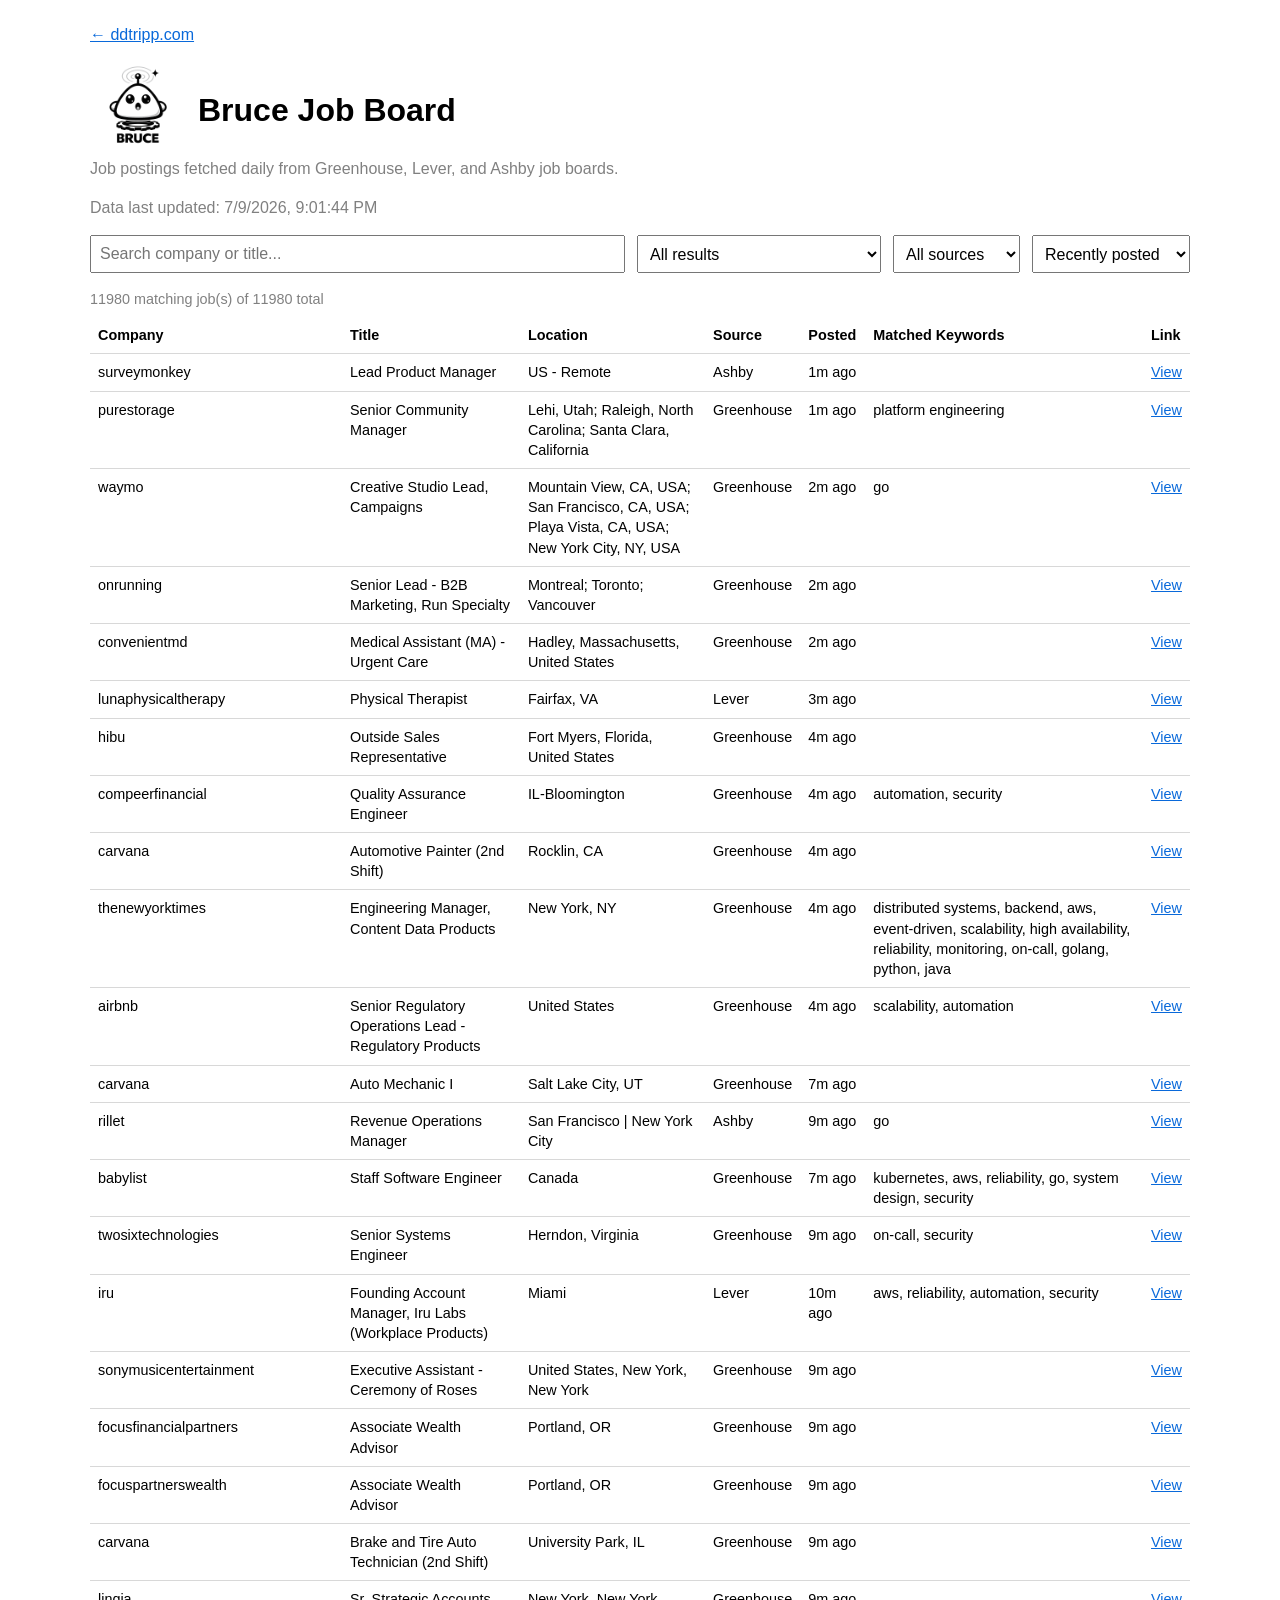
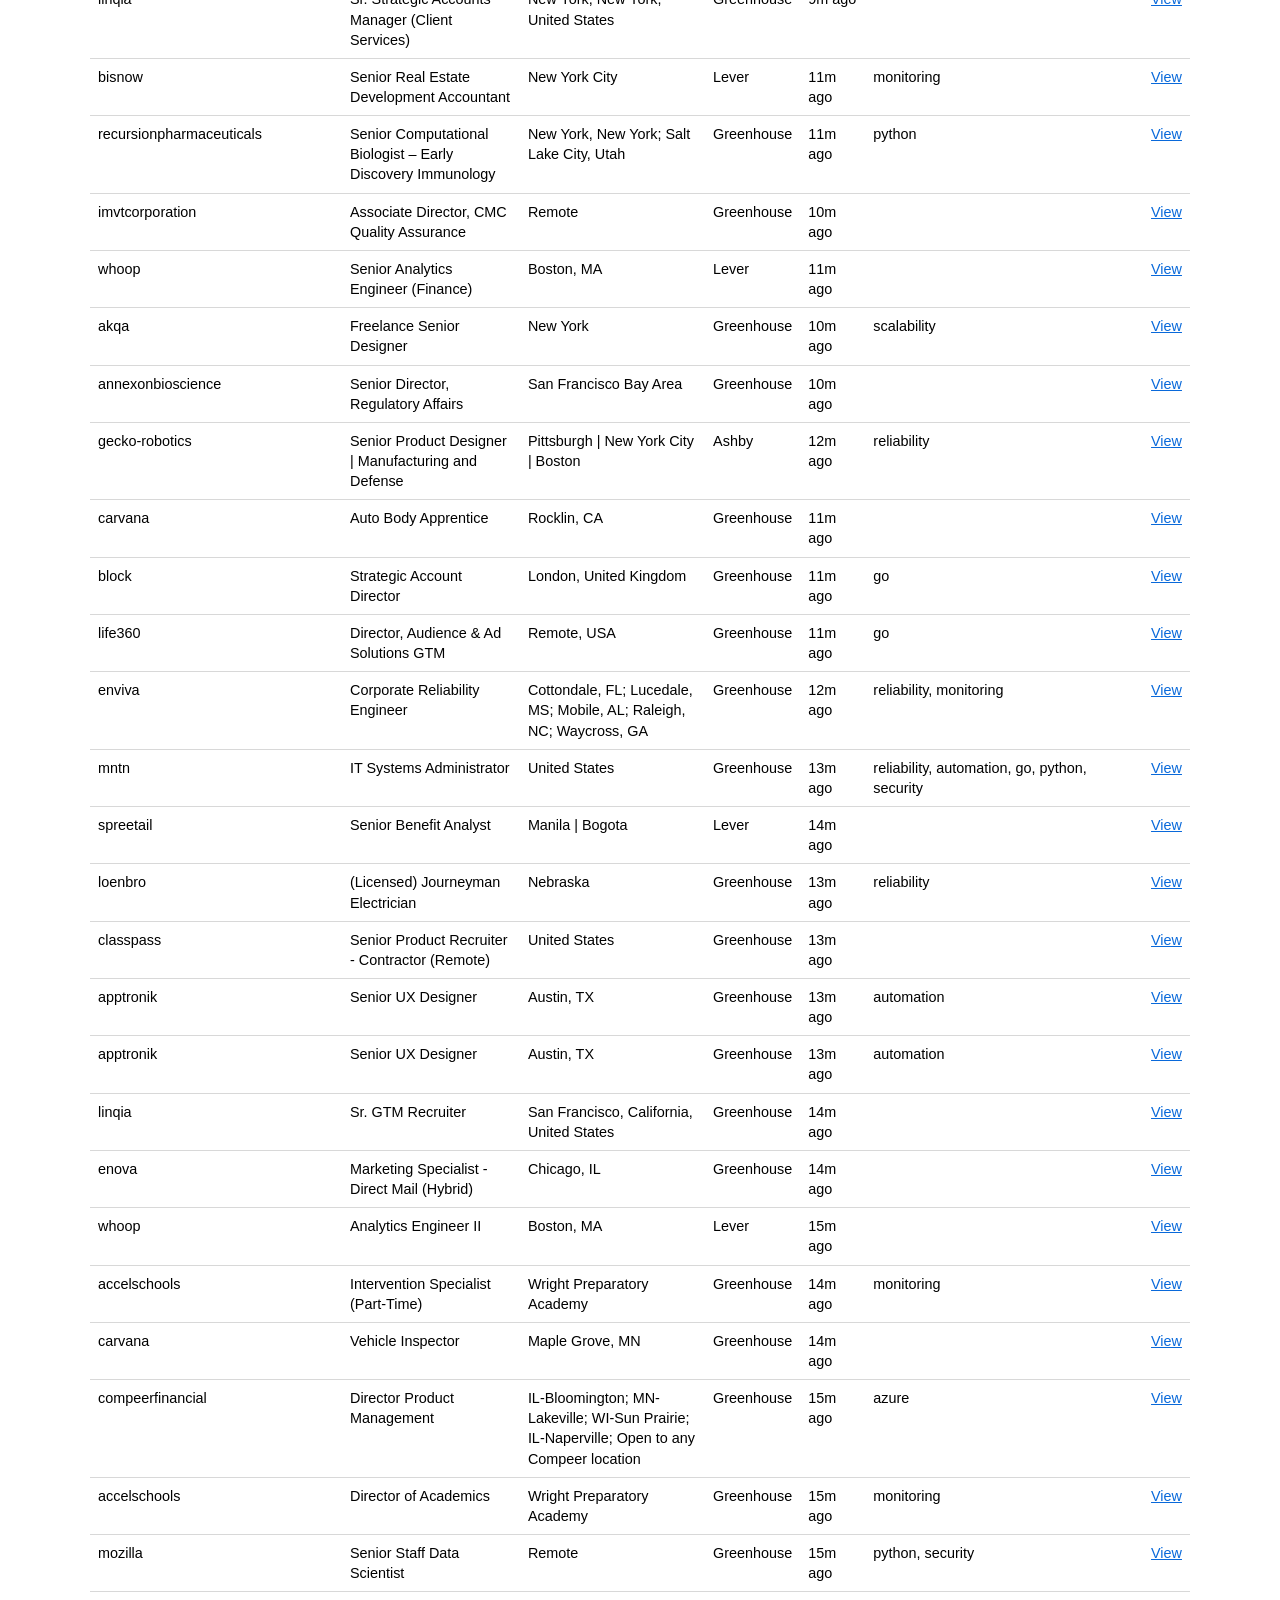
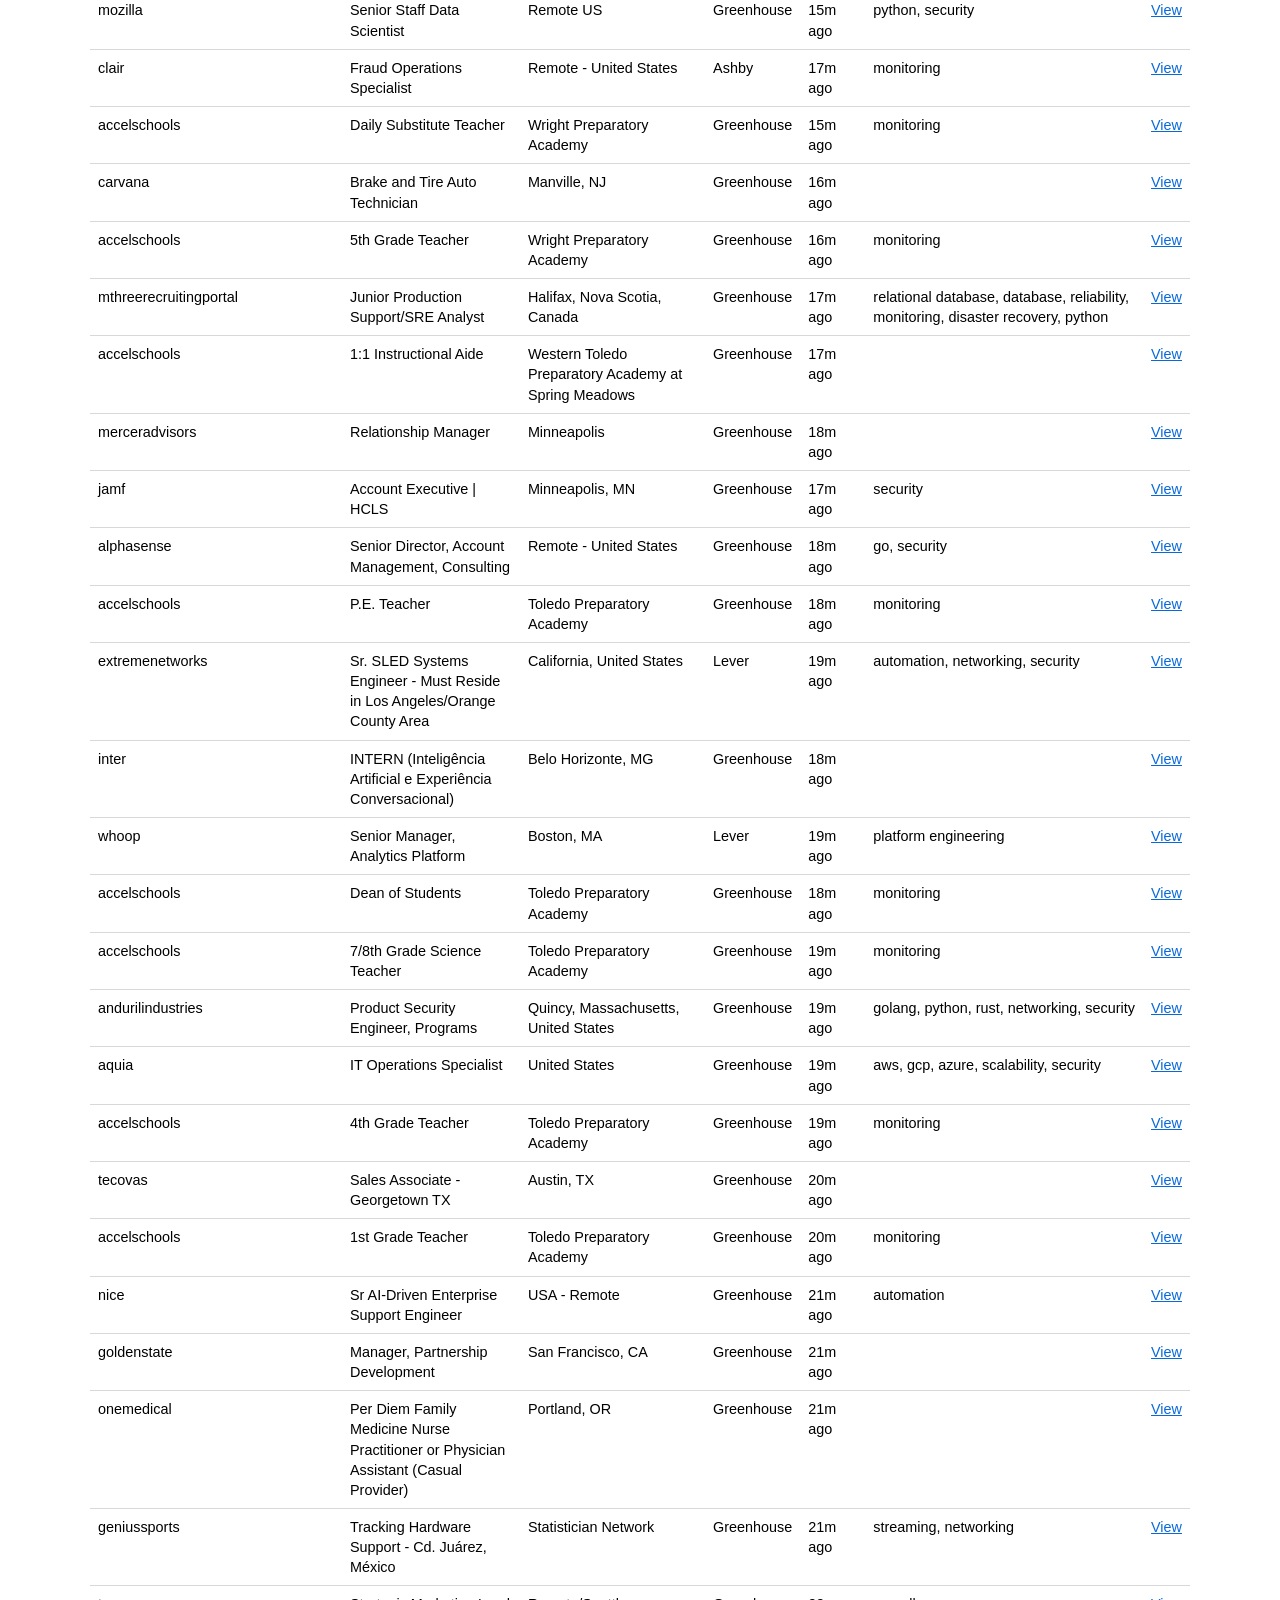
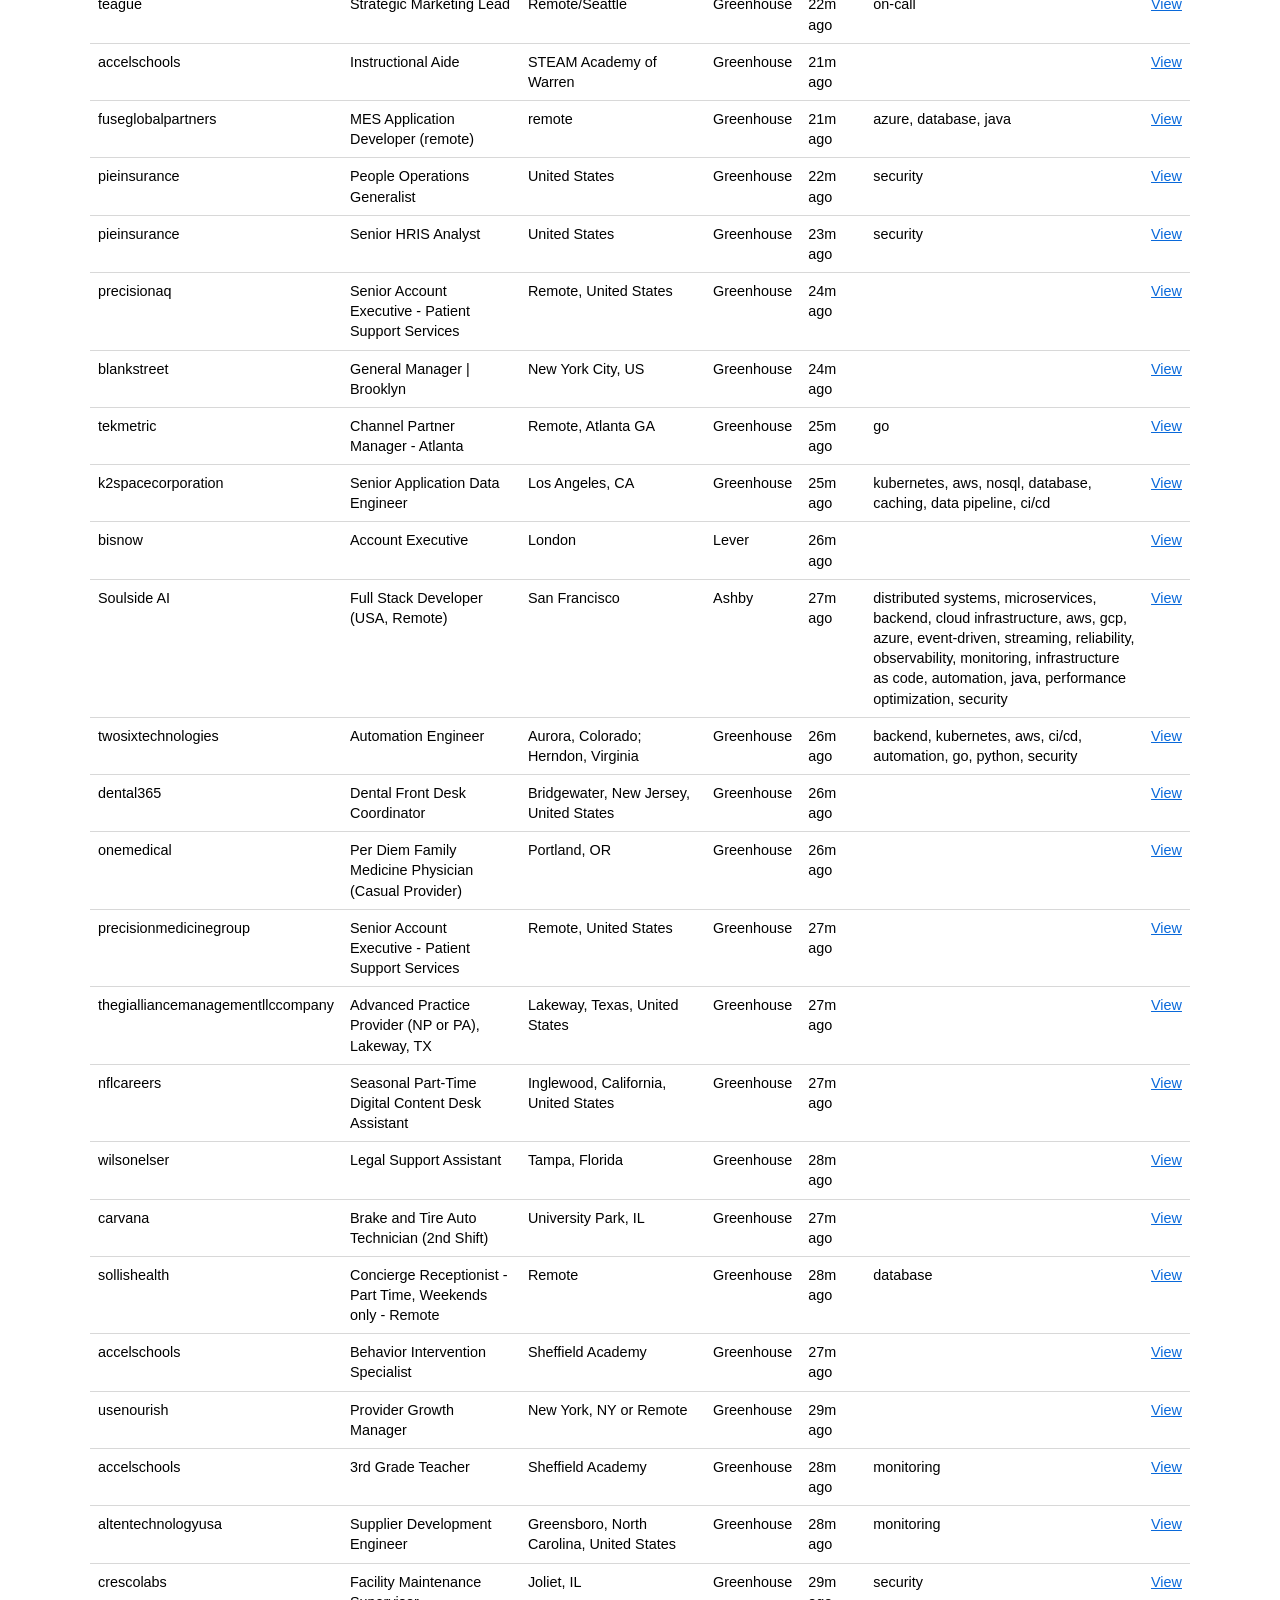
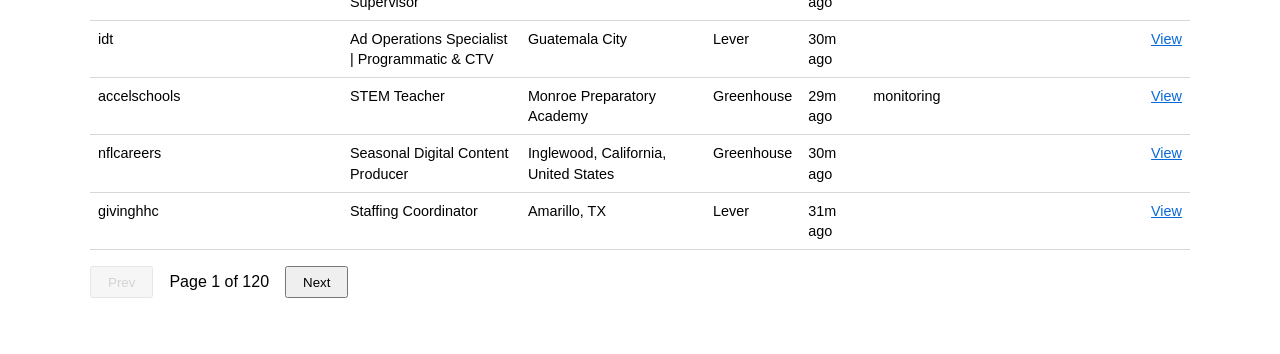
==== index.html @ 99e10049 "Publish frontend update from bruce-bot@92d70dd" ====
<!DOCTYPE html>
<html lang="en">
<head>
  <meta charset="UTF-8" />
  <meta name="viewport" content="width=device-width, initial-scale=1.0" />
  <title>Bruce Job Board</title>
  <link rel="icon" type="image/png" href="img/bruce_logo.png" />
  <link rel="stylesheet" href="css/style.css" />
</head>
<body>
  <header>
    <p><a href="https://ddtripp.com">&larr; ddtripp.com</a></p>
    <div class="title-row">
      <img src="img/bruce_logo.png" alt="Bruce logo" id="logo" />
      <h1>Bruce Job Board</h1>
    </div>
    <p>Job postings fetched daily from Greenhouse, Lever, and Ashby job boards.</p>
    <p id="last-updated"></p>
  </header>

  <div class="controls">
    <input type="text" id="search" placeholder="Search company or title..." aria-label="Search company or title" />
    <select id="bucket-filter" aria-label="Filter by category">
      <option value="all">All results</option>
      <option value="primary">Primary (Bay Area / Remote)</option>
      <option value="other_us">Other US Locations</option>
      <option value="excluded">Excluded</option>
    </select>
    <select id="source-filter" aria-label="Filter by source">
      <option value="all">All sources</option>
      <option value="Greenhouse">Greenhouse</option>
      <option value="Lever">Lever</option>
      <option value="Ashby">Ashby</option>
    </select>
    <select id="sort-by" aria-label="Sort by">
      <option value="posted">Recently posted</option>
      <option value="score">Relevance score</option>
      <option value="company">Company (A-Z)</option>
    </select>
  </div>

  <div id="status">Loading...</div>

  <div class="table-wrap">
    <table id="jobs-table">
      <thead>
        <tr>
          <th>Company</th>
          <th>Title</th>
          <th>Location</th>
          <th>Source</th>
          <th>Posted</th>
          <th>Matched Keywords</th>
          <th>Link</th>
        </tr>
      </thead>
      <tbody id="jobs-body"></tbody>
    </table>
  </div>

  <div class="pagination">
    <button id="prev-page" type="button">Prev</button>
    <span id="page-info"></span>
    <button id="next-page" type="button">Next</button>
  </div>

  <script src="js/app.js"></script>
</body>
</html>
---- css/style.css ----
:root {
  color-scheme: light dark;
}

body {
  font-family: -apple-system, BlinkMacSystemFont, "Segoe UI", Roboto, sans-serif;
  max-width: 1100px;
  margin: 0 auto;
  padding: 1.5rem;
  line-height: 1.4;
}

header h1 {
  margin-bottom: 0.25rem;
}

header p {
  color: gray;
  margin-top: 0;
}

.title-row {
  display: flex;
  align-items: center;
  gap: 0.75rem;
}

.title-row h1 {
  margin: 0;
}

#logo {
  width: 96px;
  height: 96px;
  object-fit: contain;
  box-sizing: border-box;
  padding: 0px;
  background: white;
  border-radius: 16px;
}

.controls {
  display: flex;
  gap: 0.75rem;
  flex-wrap: wrap;
  margin: 1rem 0;
}

.controls input,
.controls select {
  padding: 0.5rem;
  font-size: 1rem;
}

#search {
  flex: 1;
  min-width: 200px;
}

#status {
  margin-bottom: 0.5rem;
  color: gray;
  font-size: 0.9rem;
}

.table-wrap {
  overflow-x: auto;
}

table {
  width: 100%;
  border-collapse: collapse;
  font-size: 0.9rem;
}

th,
td {
  text-align: left;
  padding: 0.5rem;
  border-bottom: 1px solid rgba(127, 127, 127, 0.3);
  vertical-align: top;
}

th {
  position: sticky;
  top: 0;
  background: Canvas;
}

tr:hover {
  background: rgba(127, 127, 127, 0.08);
}

.pagination {
  display: flex;
  align-items: center;
  gap: 1rem;
  margin: 1rem 0 2rem;
}

.pagination button {
  padding: 0.4rem 1rem;
  cursor: pointer;
}

.pagination button:disabled {
  cursor: not-allowed;
  opacity: 0.5;
}

a {
  color: #0969da;
}
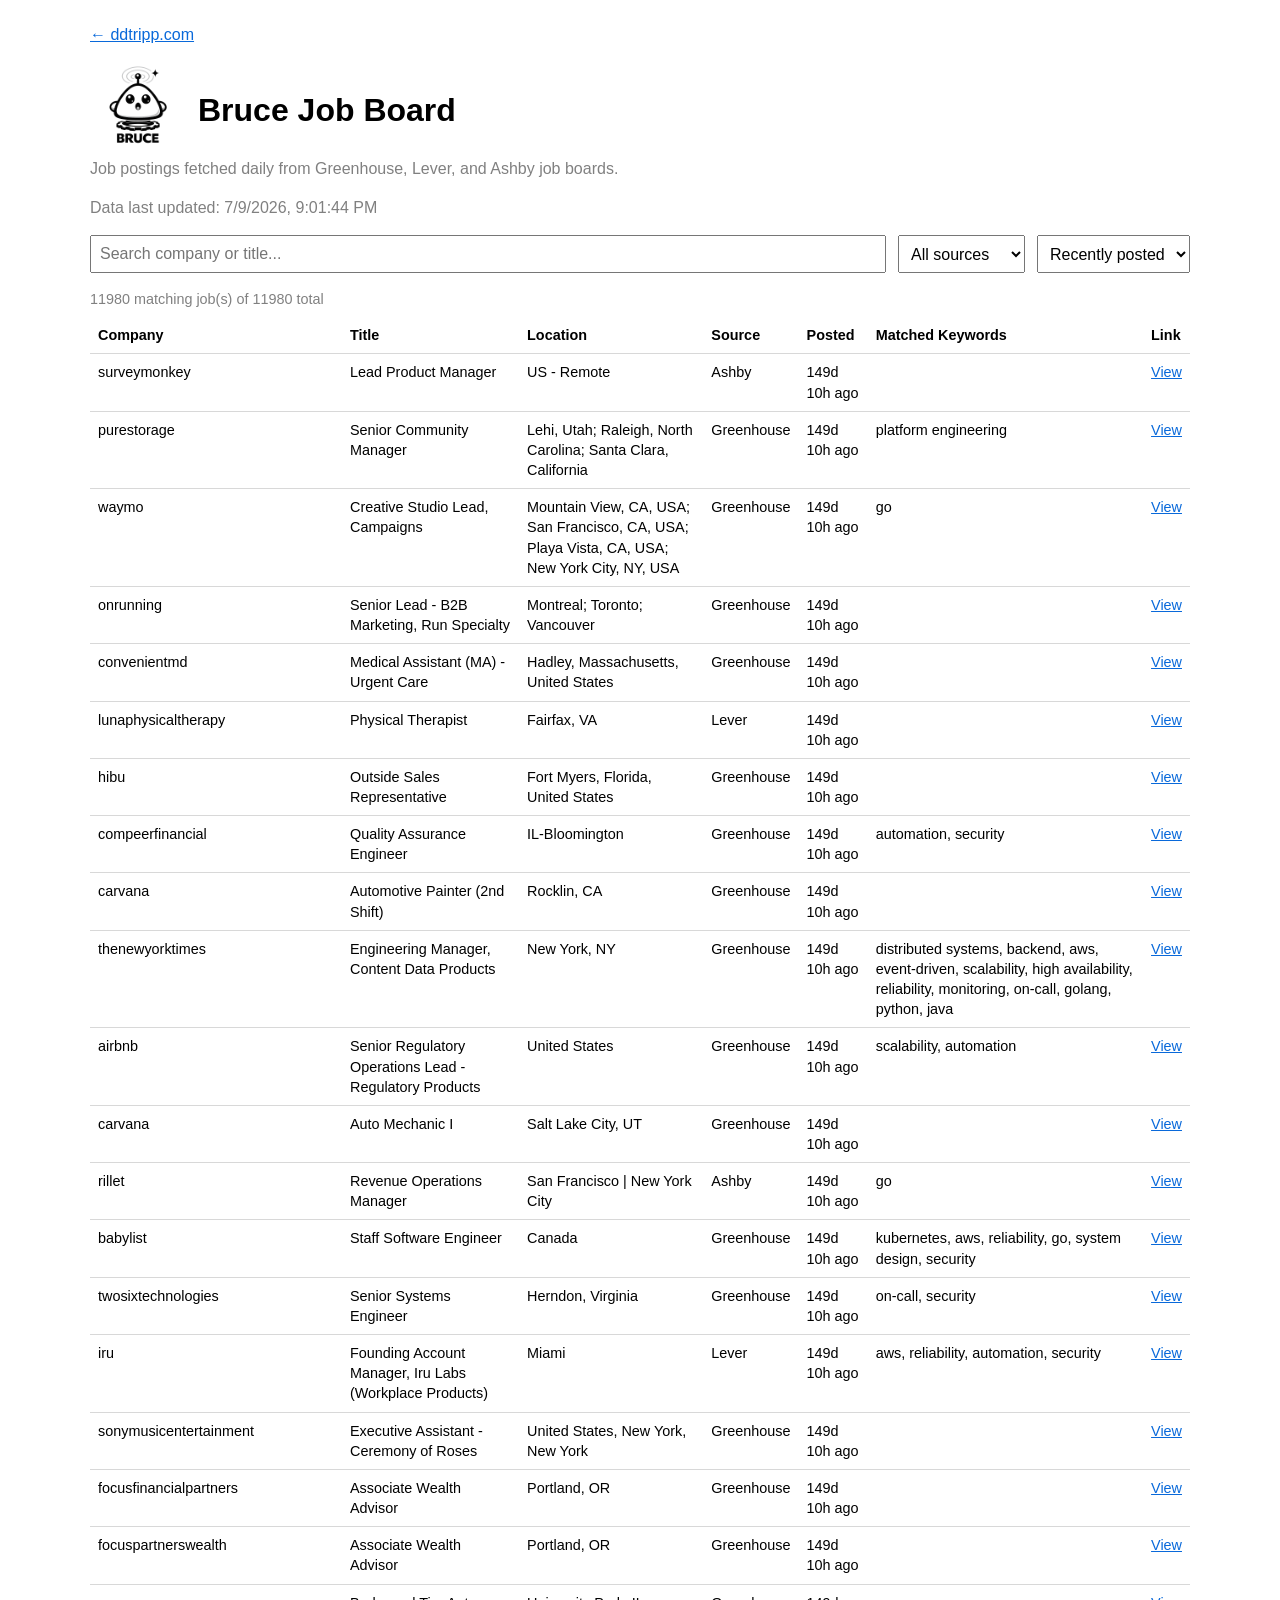
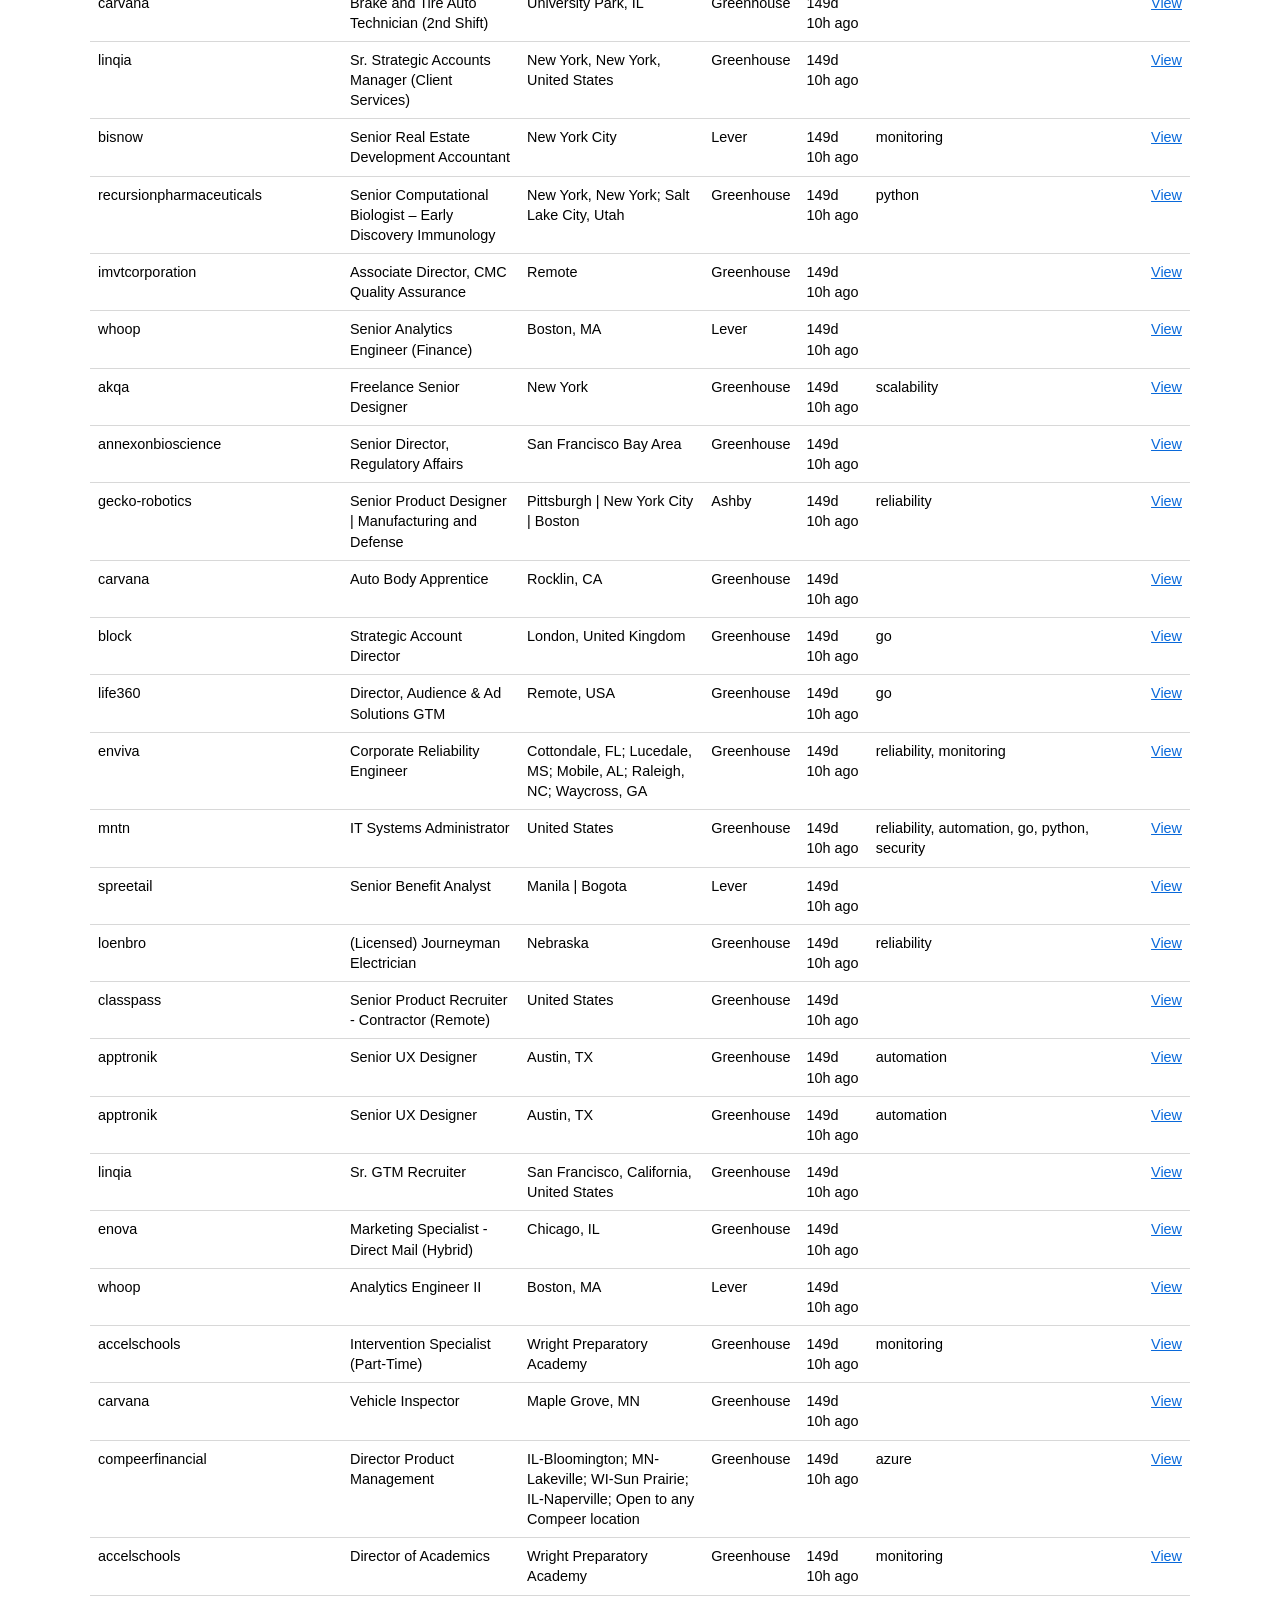
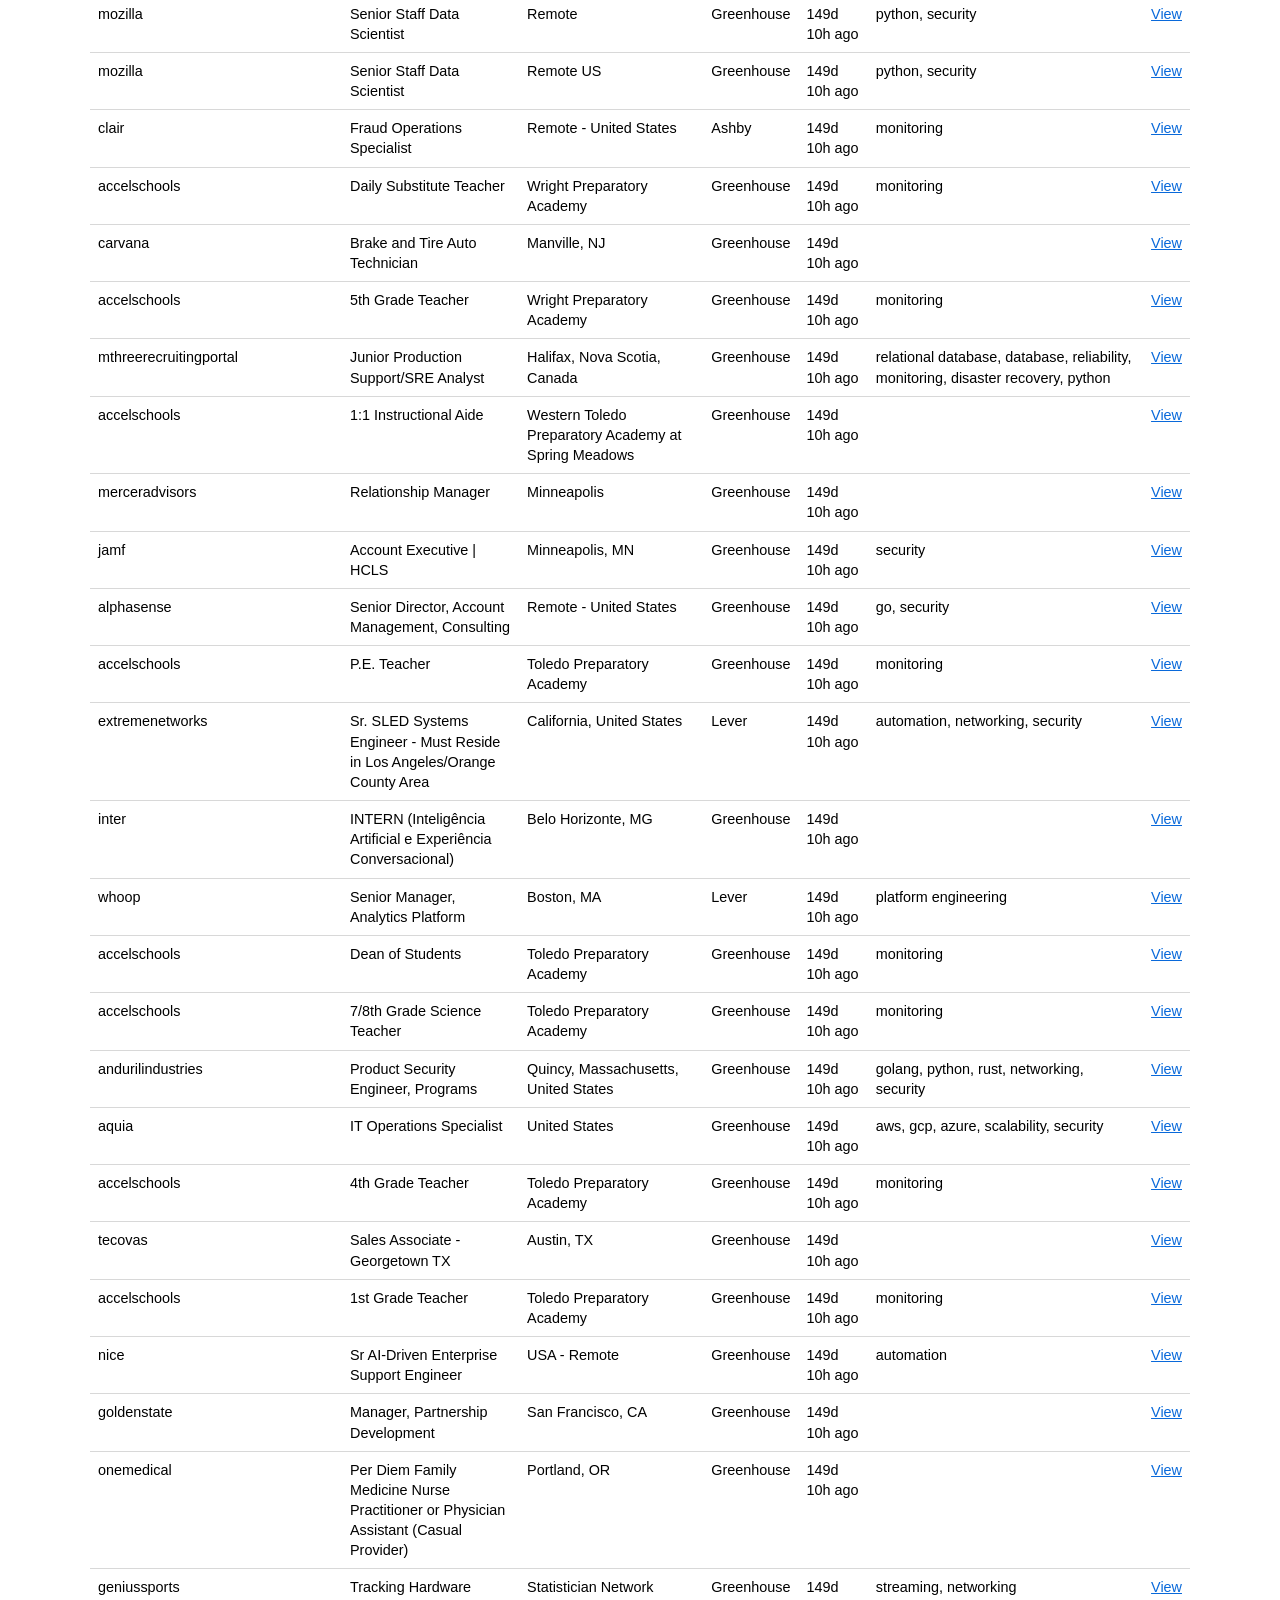
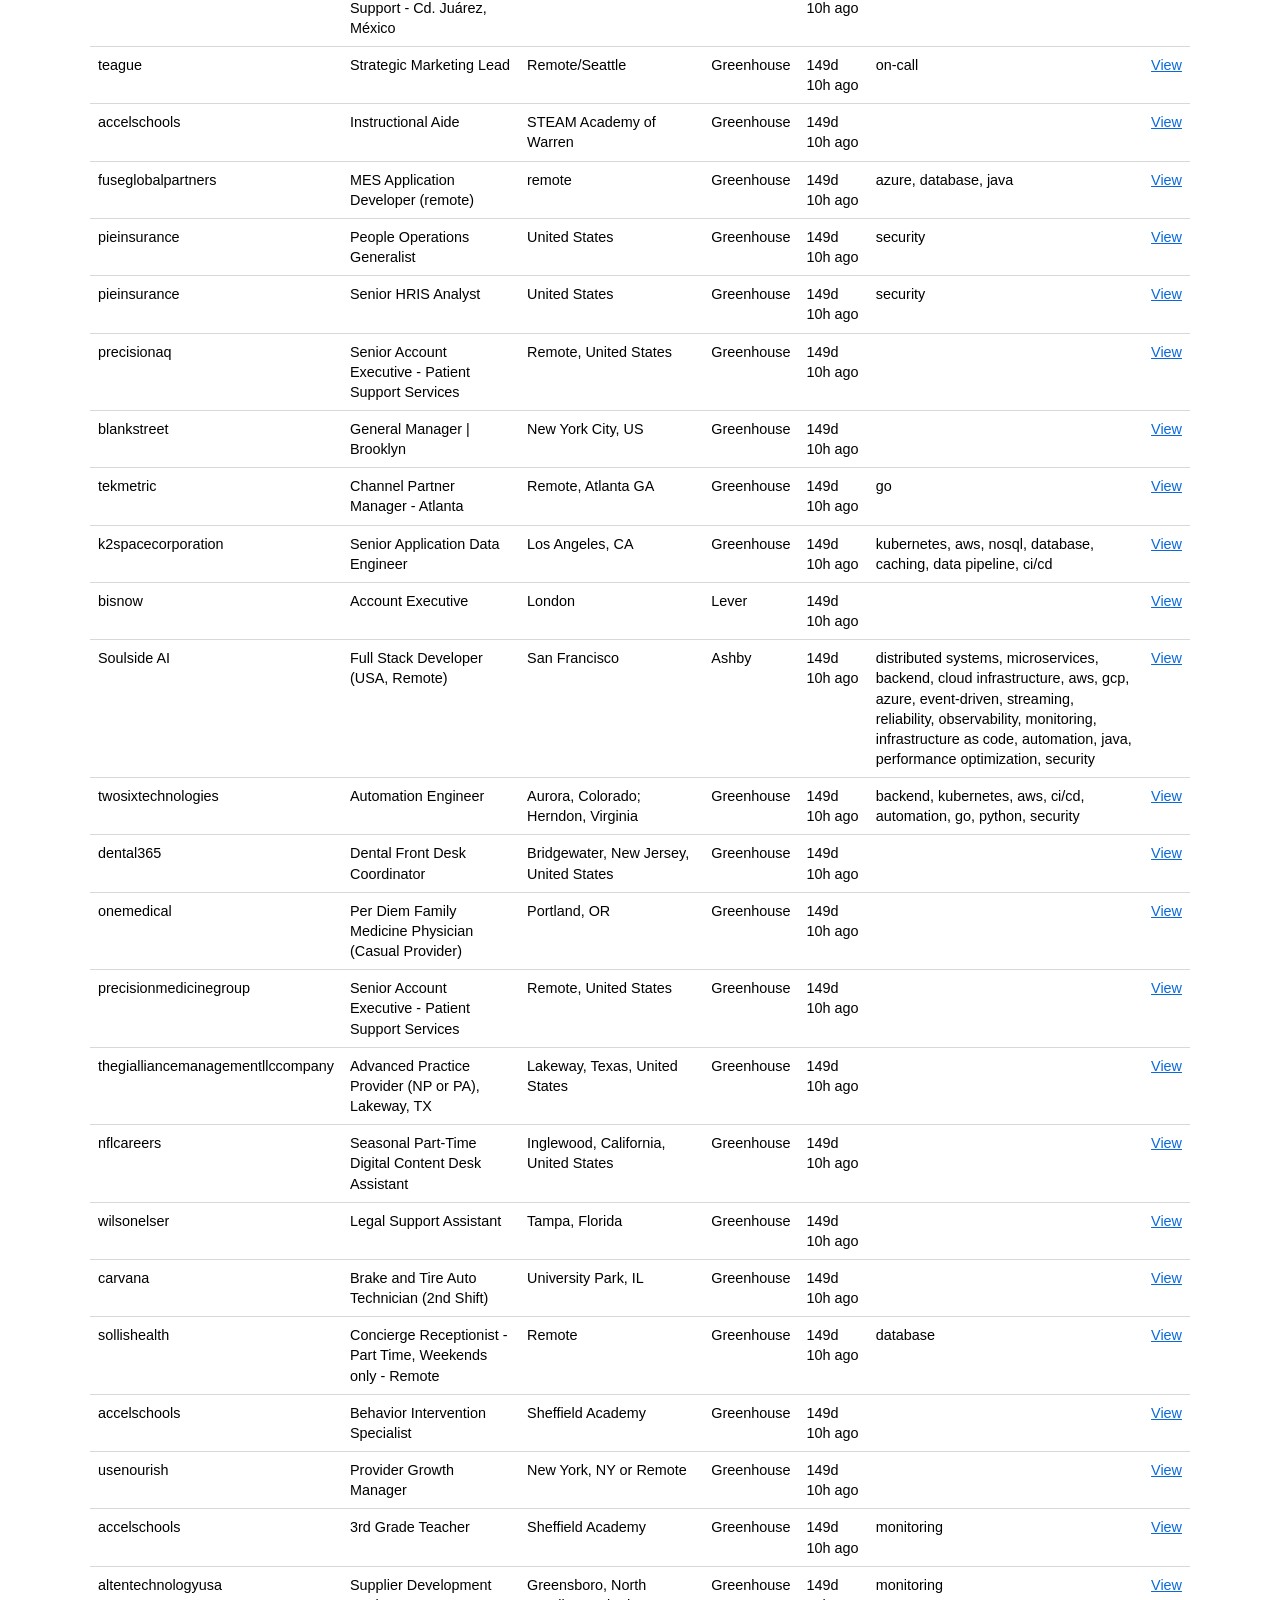
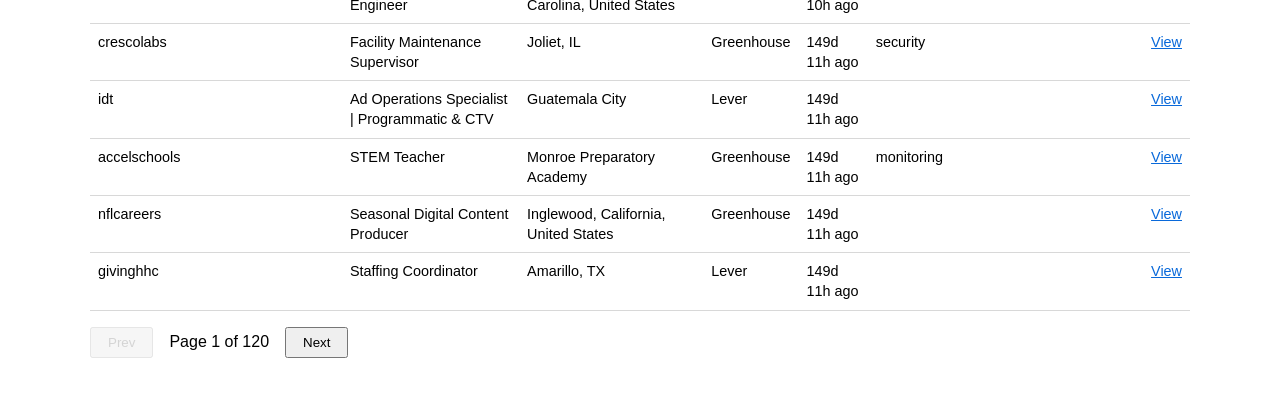
==== commit 23333373: "Publish frontend update from bruce-bot@417a553" ====
--- a/index.html
+++ b/index.html
@@ -20,12 +20,6 @@
 
   <div class="controls">
     <input type="text" id="search" placeholder="Search company or title..." aria-label="Search company or title" />
-    <select id="bucket-filter" aria-label="Filter by category">
-      <option value="all">All results</option>
-      <option value="primary">Primary (Bay Area / Remote)</option>
-      <option value="other_us">Other US Locations</option>
-      <option value="excluded">Excluded</option>
-    </select>
     <select id="source-filter" aria-label="Filter by source">
       <option value="all">All sources</option>
       <option value="Greenhouse">Greenhouse</option>
@@ -34,7 +28,6 @@
     </select>
     <select id="sort-by" aria-label="Sort by">
       <option value="posted">Recently posted</option>
-      <option value="score">Relevance score</option>
       <option value="company">Company (A-Z)</option>
     </select>
   </div>
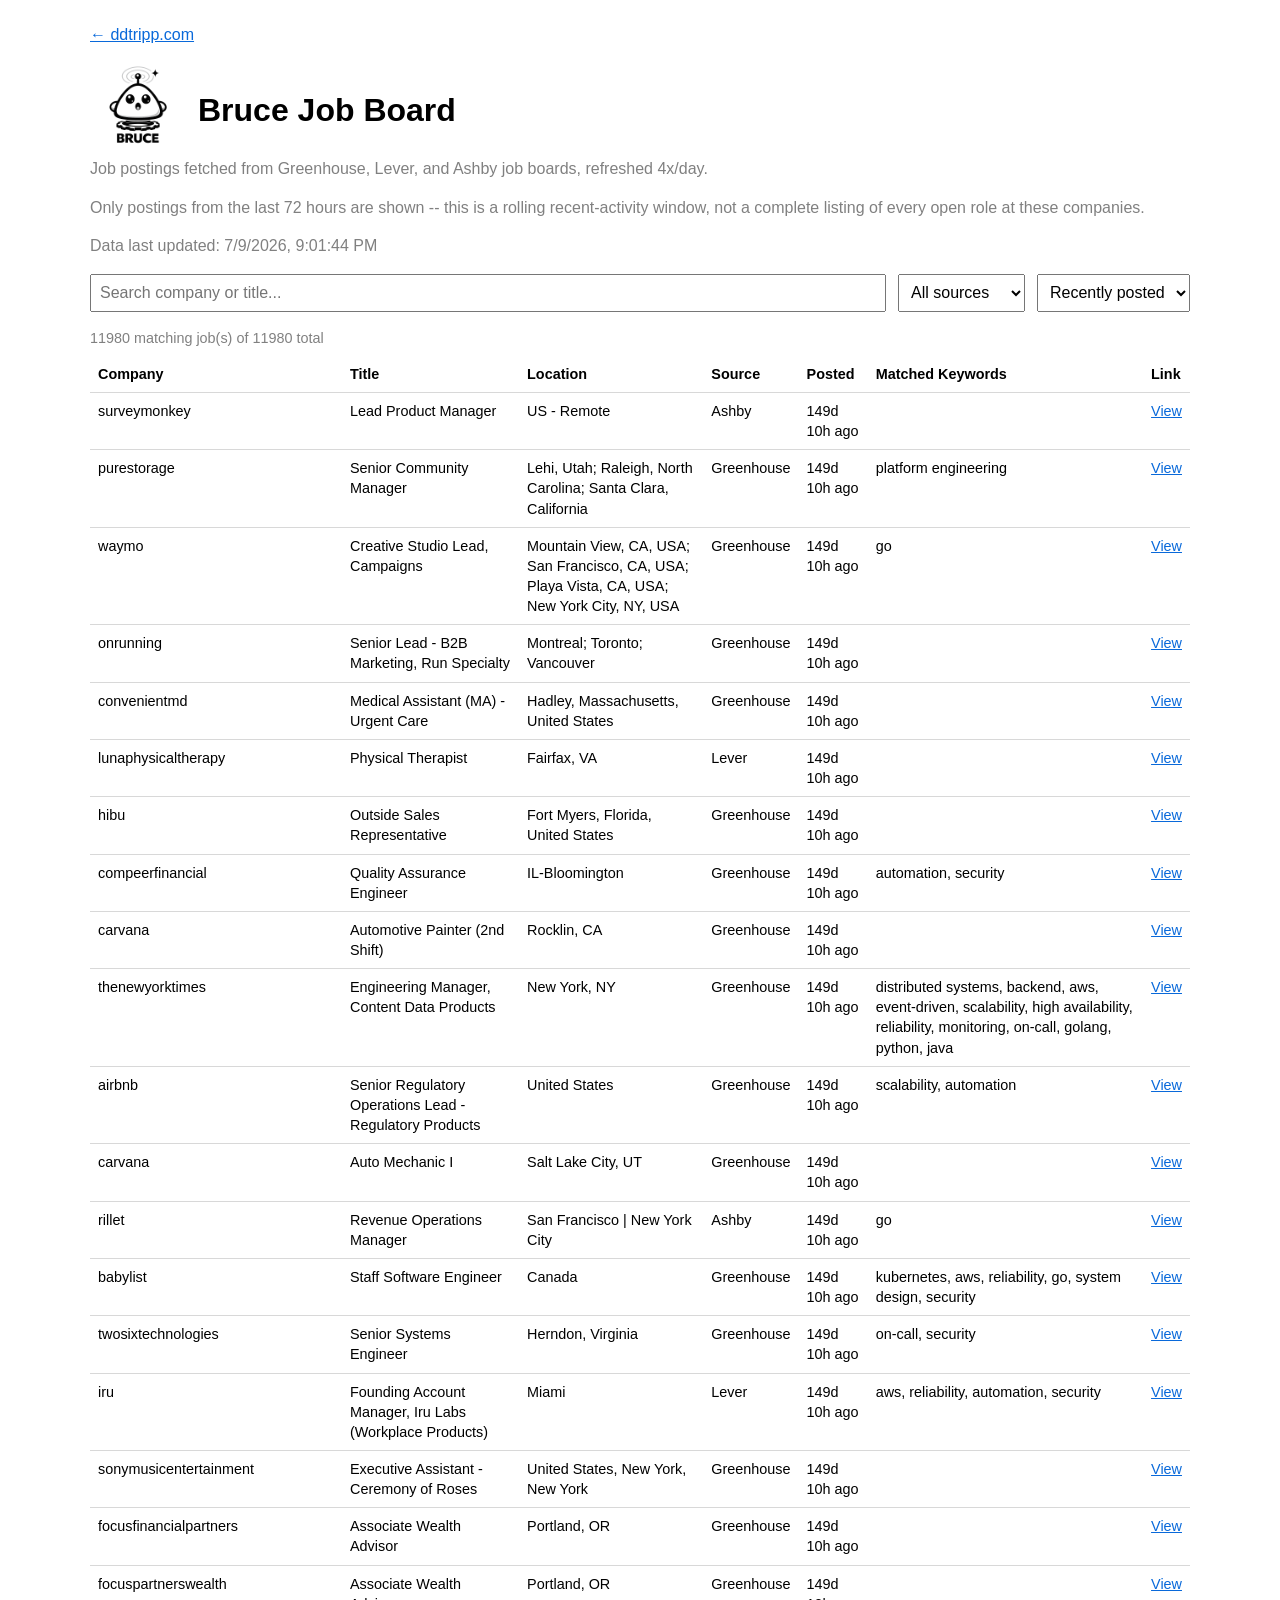
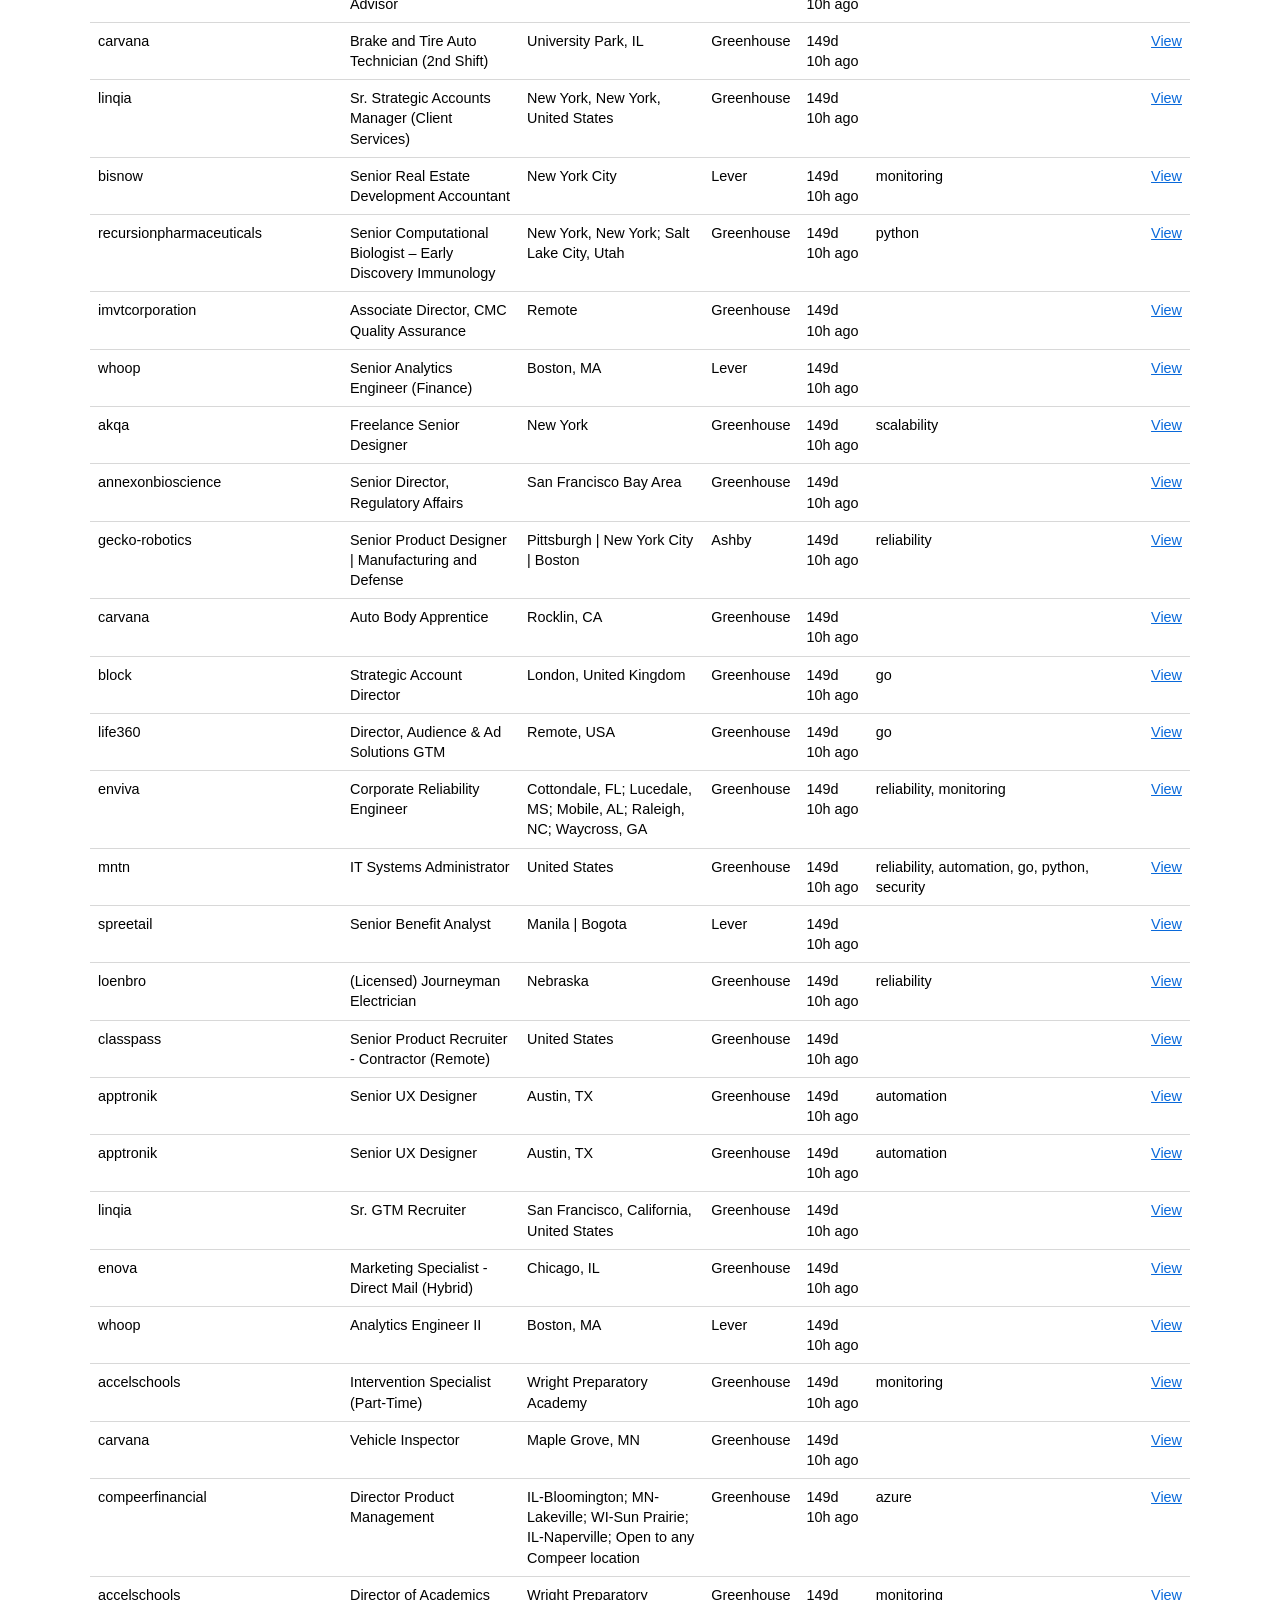
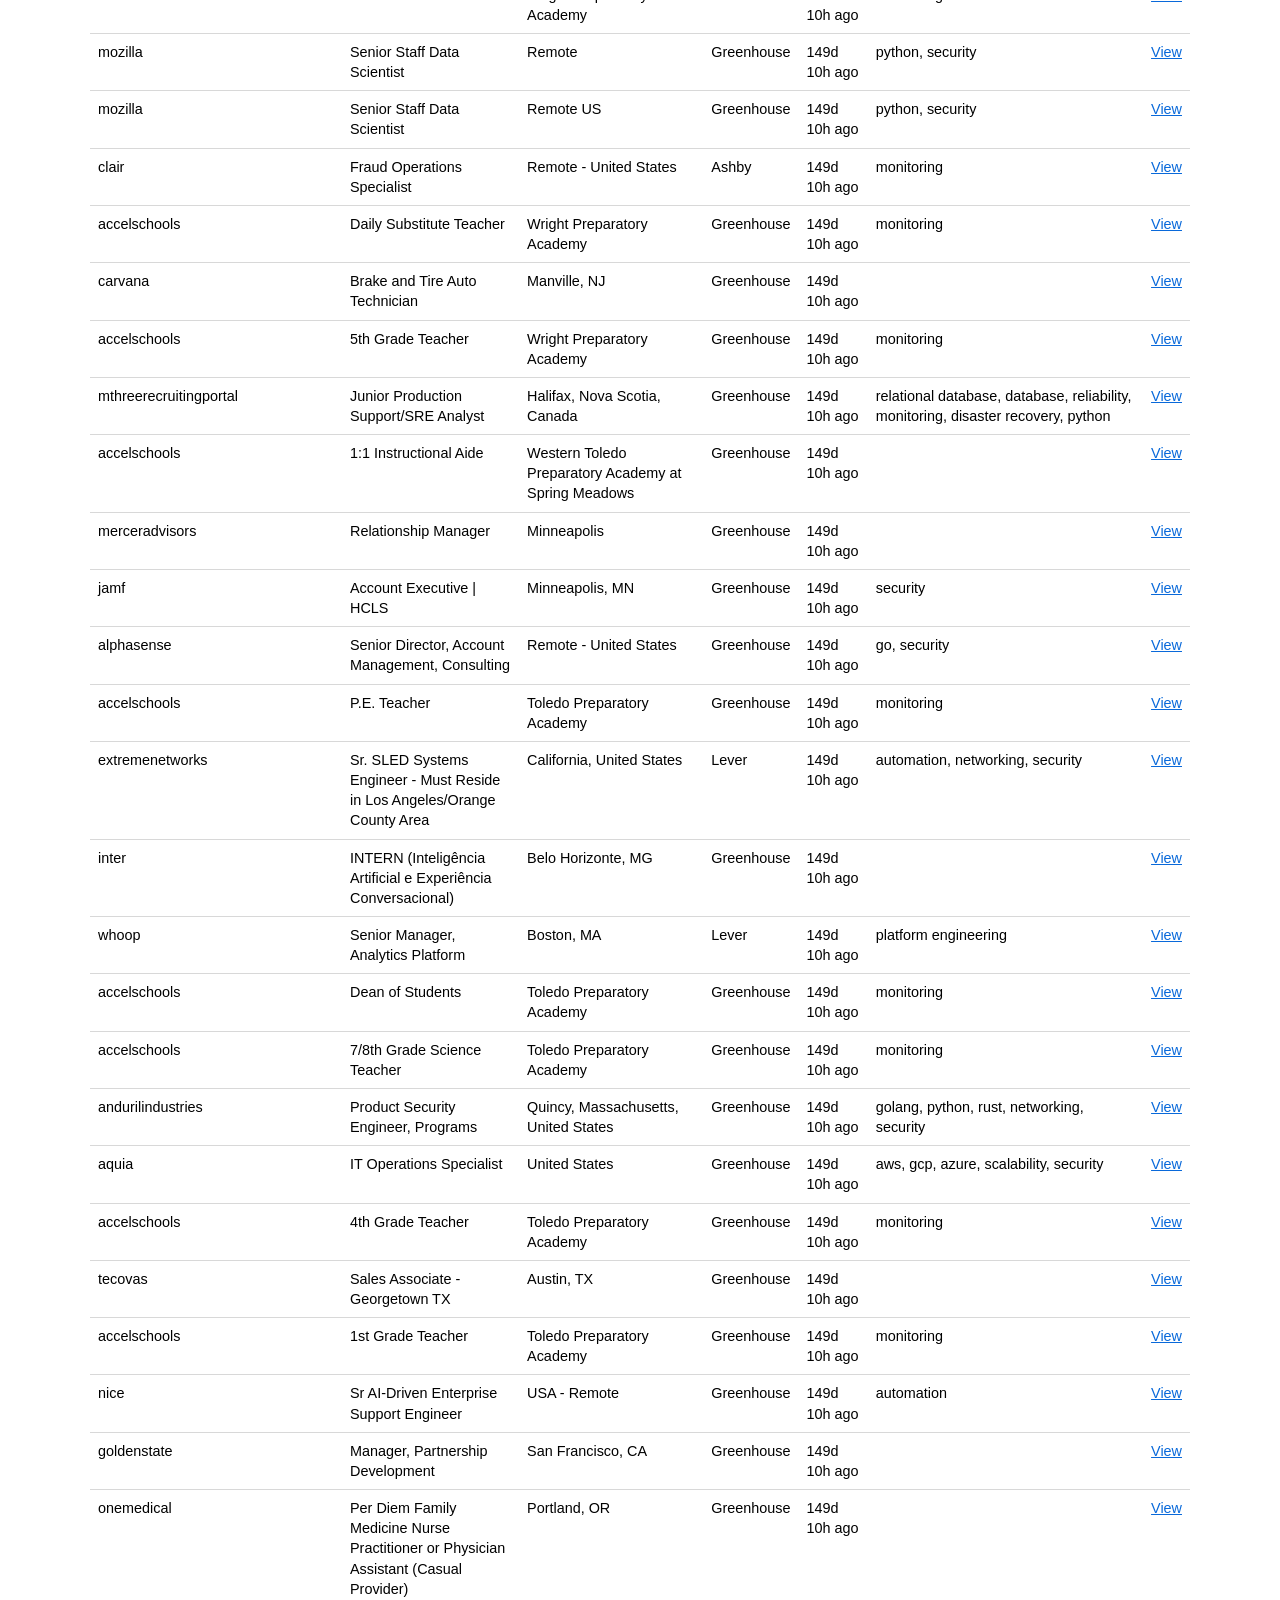
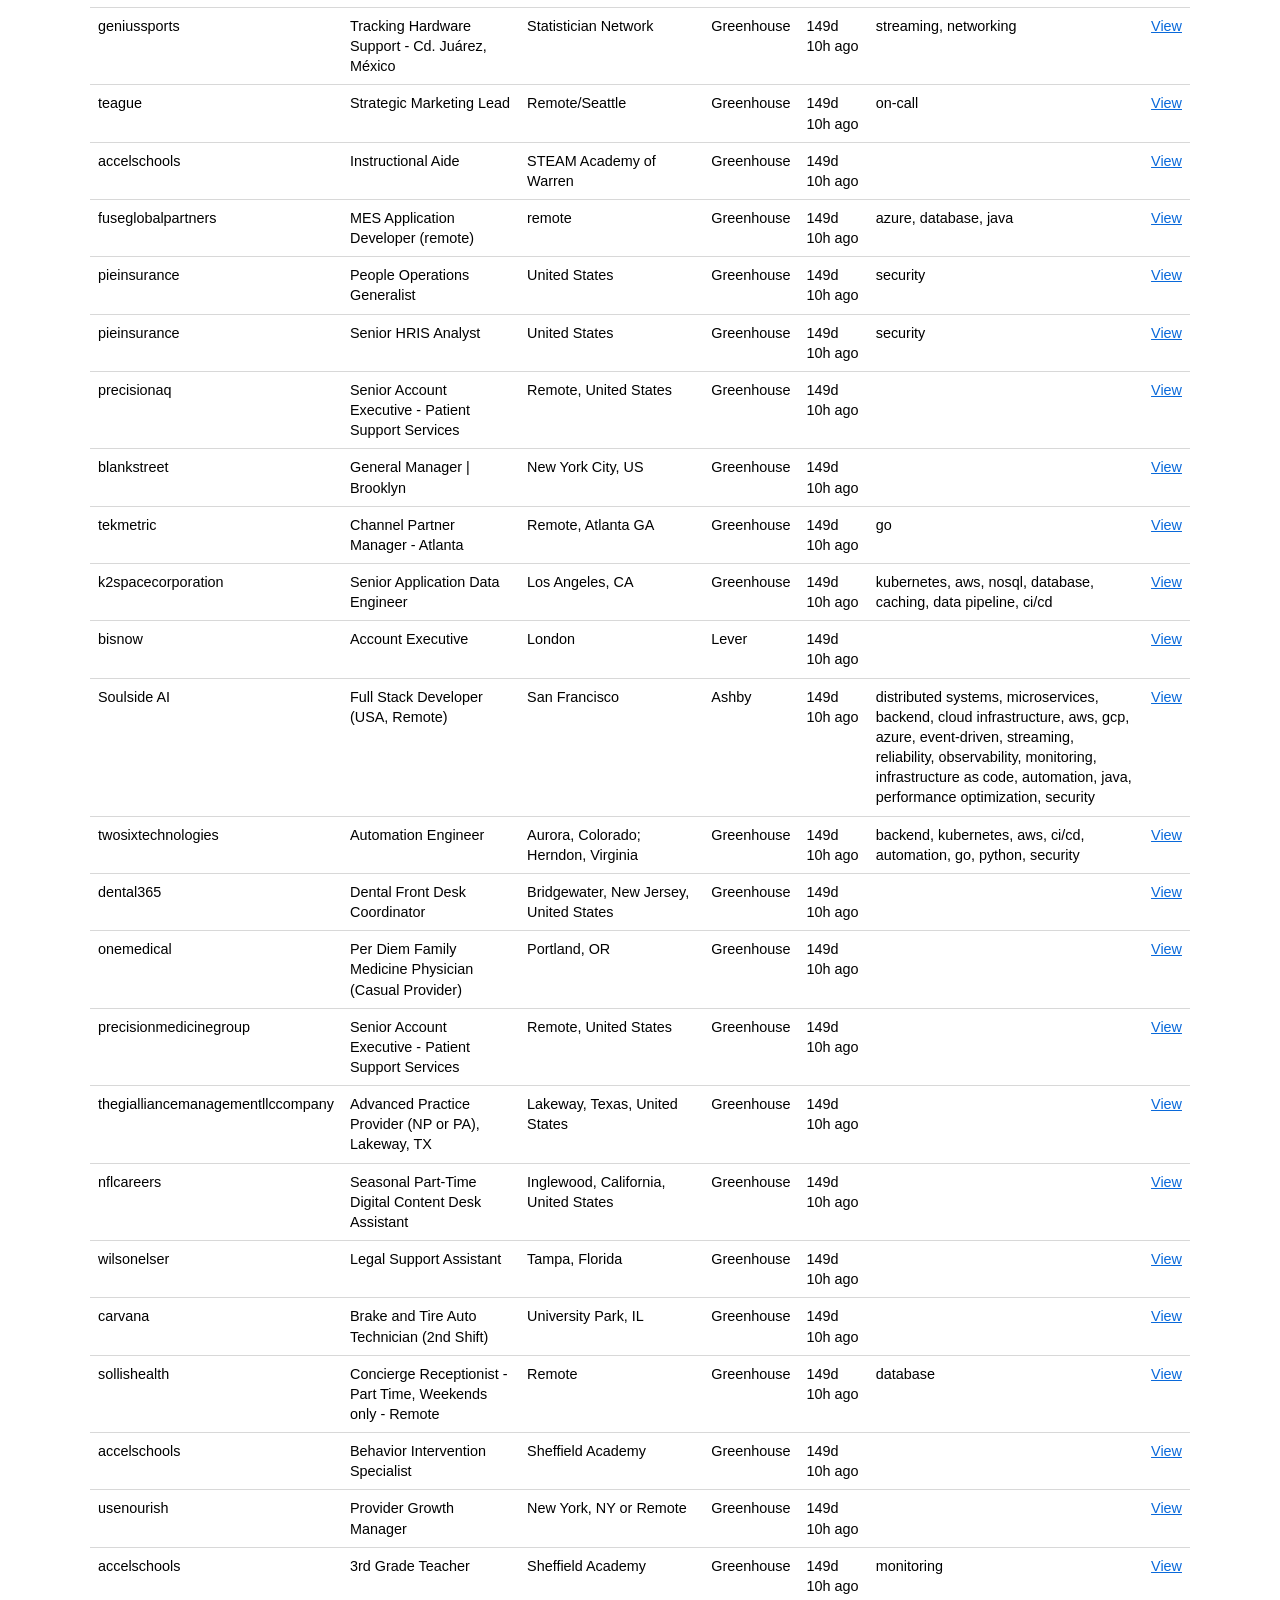
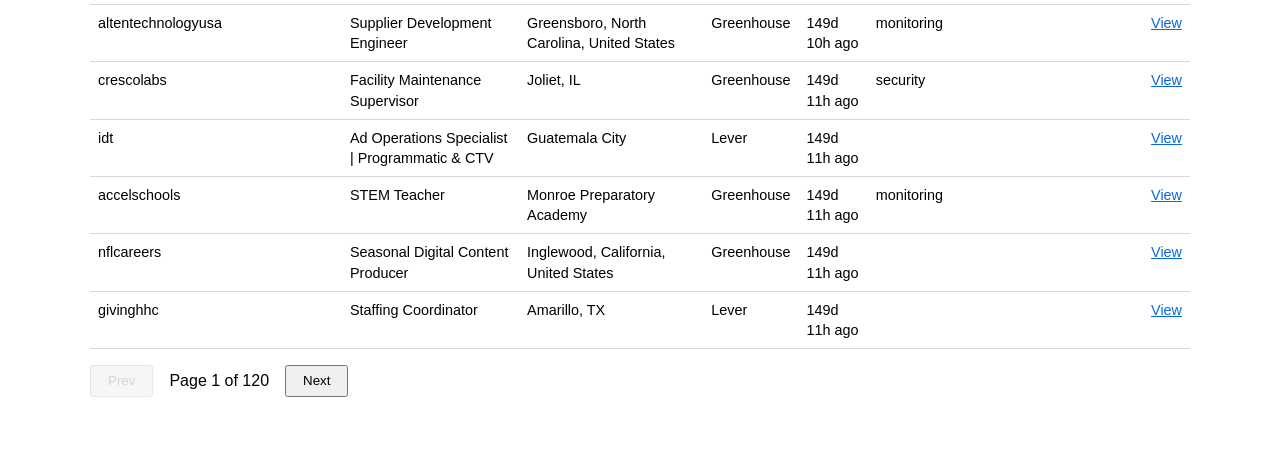
==== commit 73fd9008: "Publish frontend update from bruce-bot@a4b8847" ====
--- a/index.html
+++ b/index.html
@@ -4,7 +4,7 @@
   <meta charset="UTF-8" />
   <meta name="viewport" content="width=device-width, initial-scale=1.0" />
   <title>Bruce Job Board</title>
-  <link rel="icon" type="image/png" href="img/bruce_logo.png" />
+  <link rel="icon" type="image/png" href="img/favicon.png" />
   <link rel="stylesheet" href="css/style.css" />
 </head>
 <body>
@@ -14,7 +14,9 @@
       <img src="img/bruce_logo.png" alt="Bruce logo" id="logo" />
       <h1>Bruce Job Board</h1>
     </div>
-    <p>Job postings fetched daily from Greenhouse, Lever, and Ashby job boards.</p>
+    <p>Job postings fetched from Greenhouse, Lever, and Ashby job boards, refreshed 4x/day.</p>
+    <p>Only postings from the last 72 hours are shown -- this is a rolling recent-activity
+      window, not a complete listing of every open role at these companies.</p>
     <p id="last-updated"></p>
   </header>
 
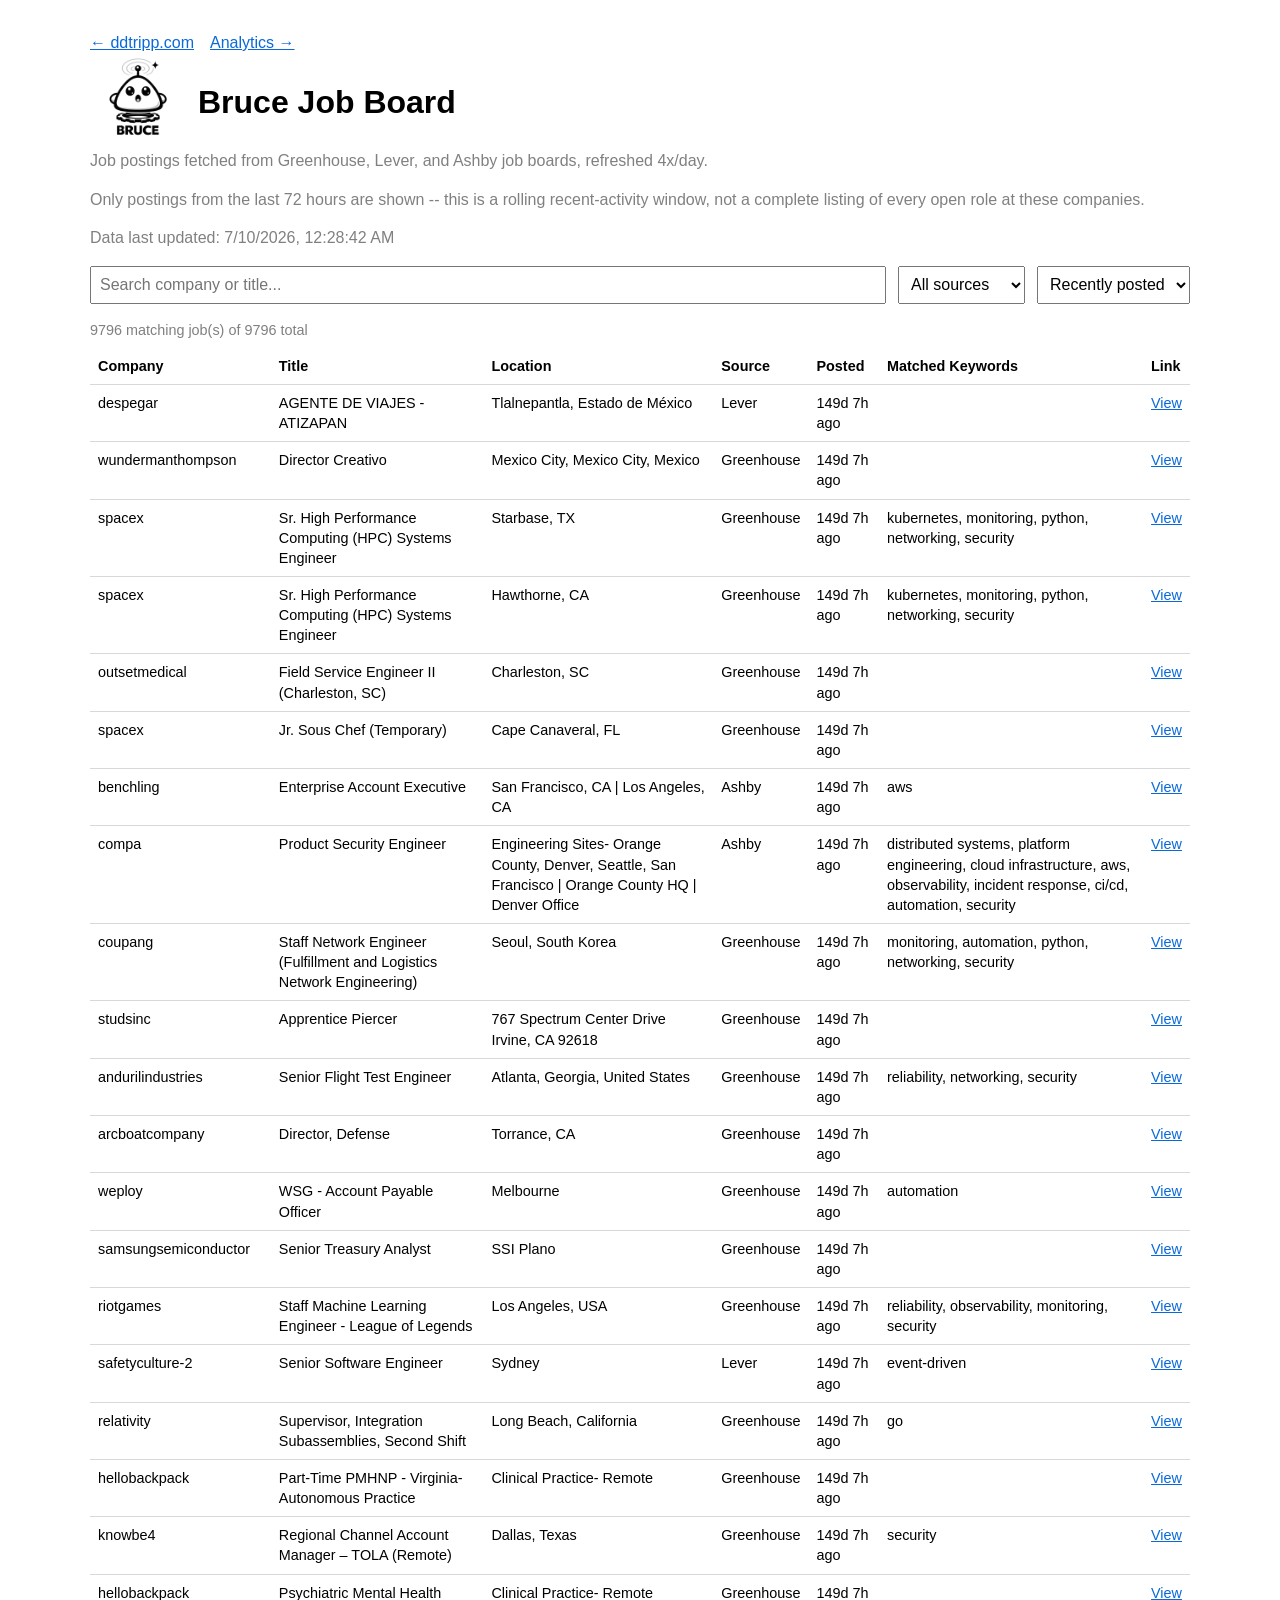
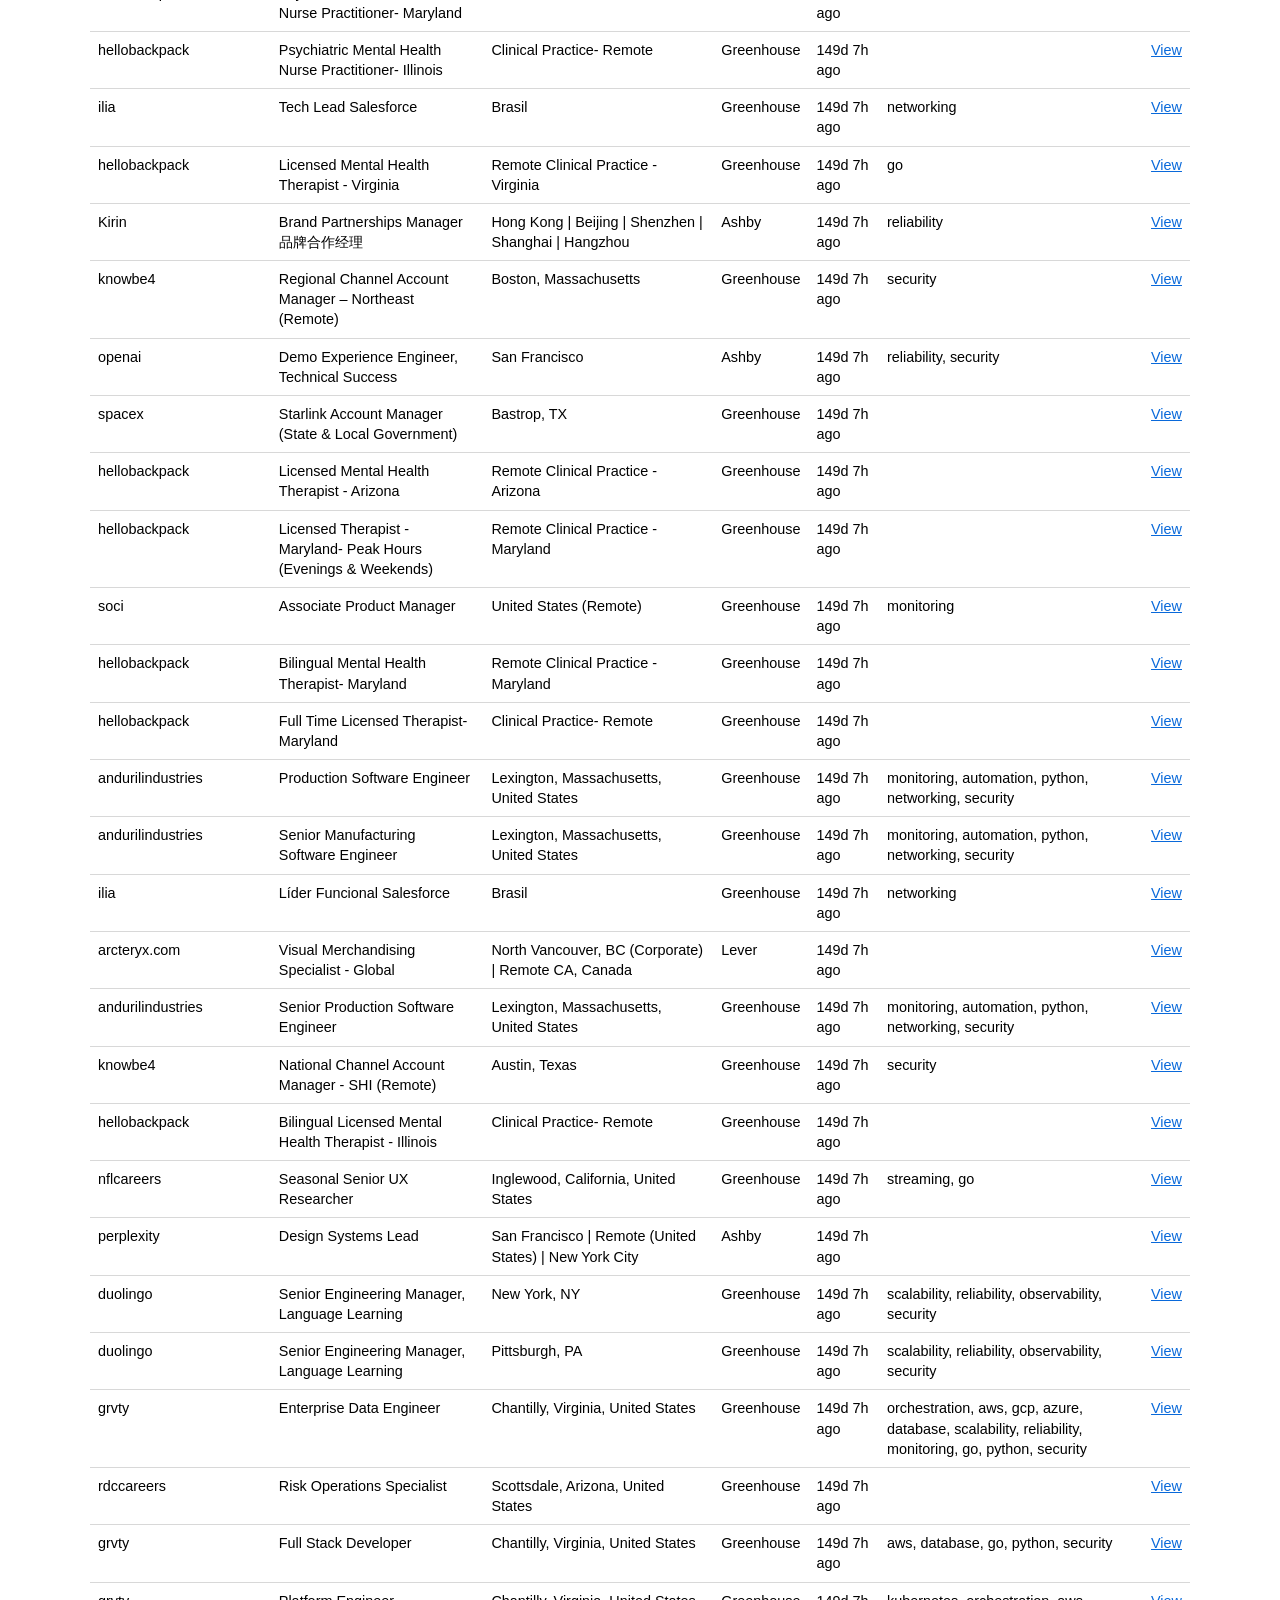
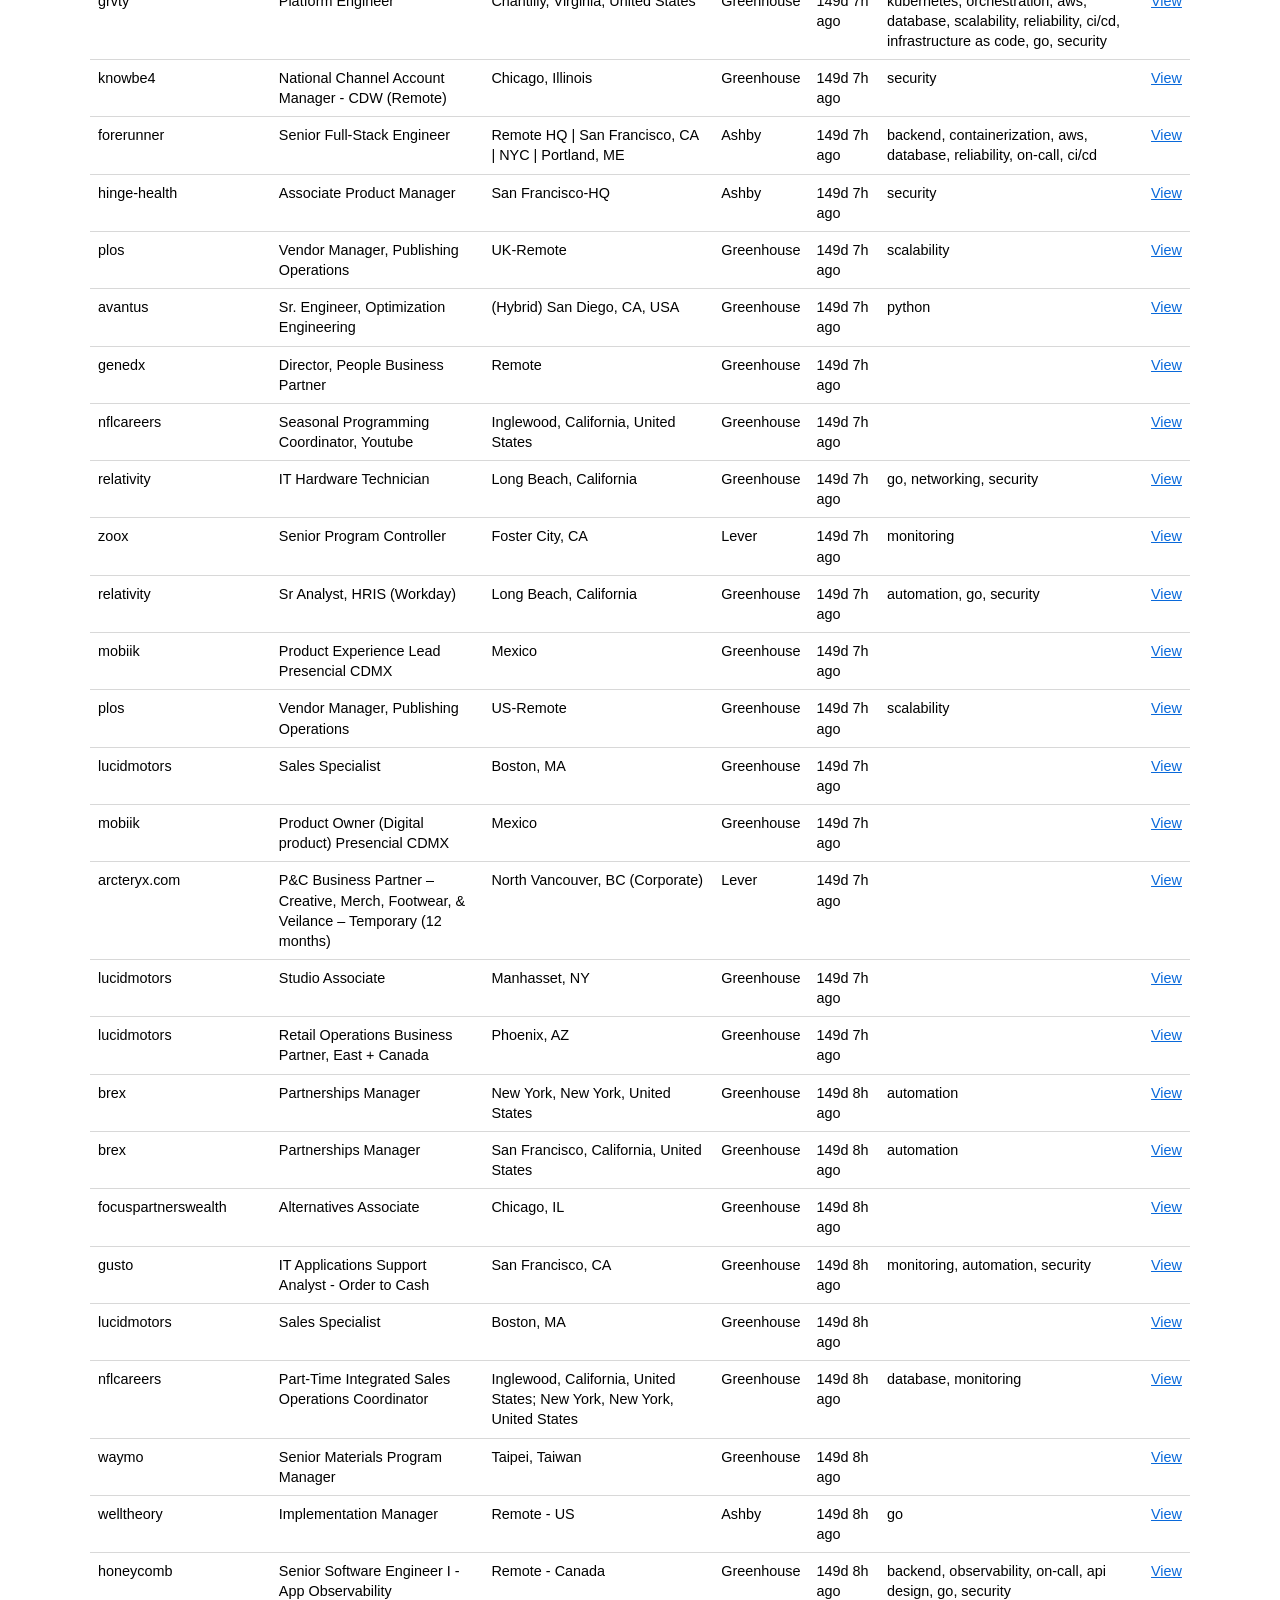
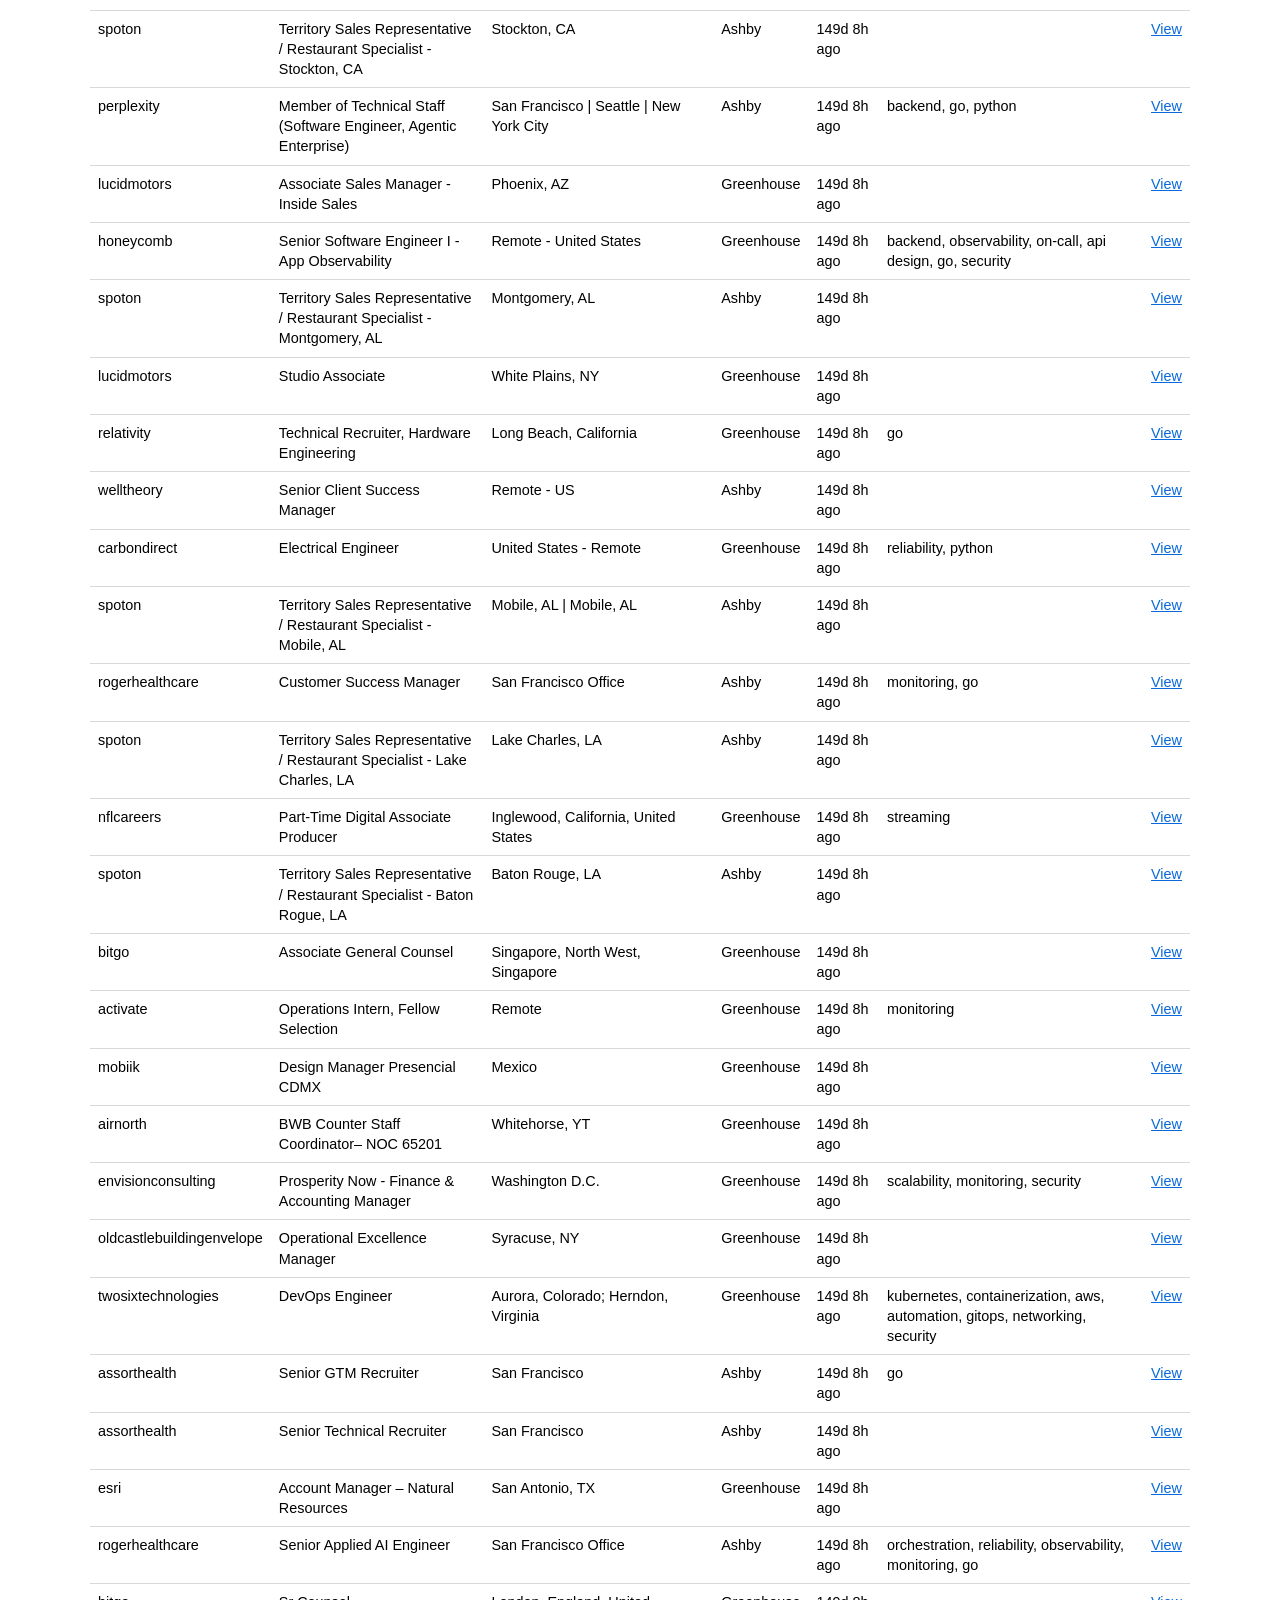
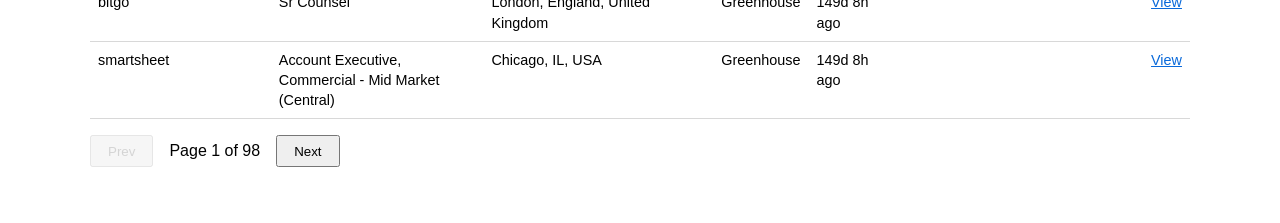
==== commit 1f671392: "Publish frontend update from bruce-bot@457055d" ====
--- a/index.html
+++ b/index.html
@@ -9,7 +9,10 @@
 </head>
 <body>
   <header>
-    <p><a href="https://ddtripp.com">&larr; ddtripp.com</a></p>
+    <p class="nav-links">
+      <a href="https://ddtripp.com">&larr; ddtripp.com</a>
+      <a href="analytics/index.html">Analytics &rarr;</a>
+    </p>
     <div class="title-row">
       <img src="img/bruce_logo.png" alt="Bruce logo" id="logo" />
       <h1>Bruce Job Board</h1>
--- a/css/style.css
+++ b/css/style.css
@@ -111,3 +111,79 @@
 a {
   color: #0969da;
 }
+
+.nav-links {
+  display: flex;
+  gap: 1rem;
+  margin: 0.5rem 0 0;
+}
+
+section {
+  margin: 2rem 0;
+}
+
+section h2 {
+  margin-bottom: 0.25rem;
+}
+
+section > p {
+  color: gray;
+  margin-top: 0;
+}
+
+.heatmap-wrap {
+  overflow-x: auto;
+}
+
+.heatmap {
+  display: grid;
+  grid-template-columns: 3rem repeat(24, minmax(1.1rem, 1fr));
+  gap: 2px;
+  font-size: 0.7rem;
+  min-width: 640px;
+}
+
+.heatmap .hm-corner {
+  min-width: 3rem;
+}
+
+.heatmap .hm-hour-label {
+  text-align: center;
+  color: gray;
+}
+
+.heatmap .hm-label {
+  text-align: right;
+  padding-right: 0.5rem;
+  color: gray;
+  align-self: center;
+}
+
+.heatmap .hm-cell {
+  aspect-ratio: 1;
+  border-radius: 2px;
+  background: rgba(127, 127, 127, 0.08);
+}
+
+#map {
+  height: 420px;
+  border-radius: 8px;
+  margin-top: 0.5rem;
+}
+
+.timeline-controls {
+  display: flex;
+  align-items: center;
+  gap: 0.75rem;
+  margin: 0.75rem 0 2rem;
+}
+
+.timeline-controls input[type="range"] {
+  flex: 1;
+}
+
+#time-readout {
+  color: gray;
+  font-size: 0.85rem;
+  white-space: nowrap;
+}
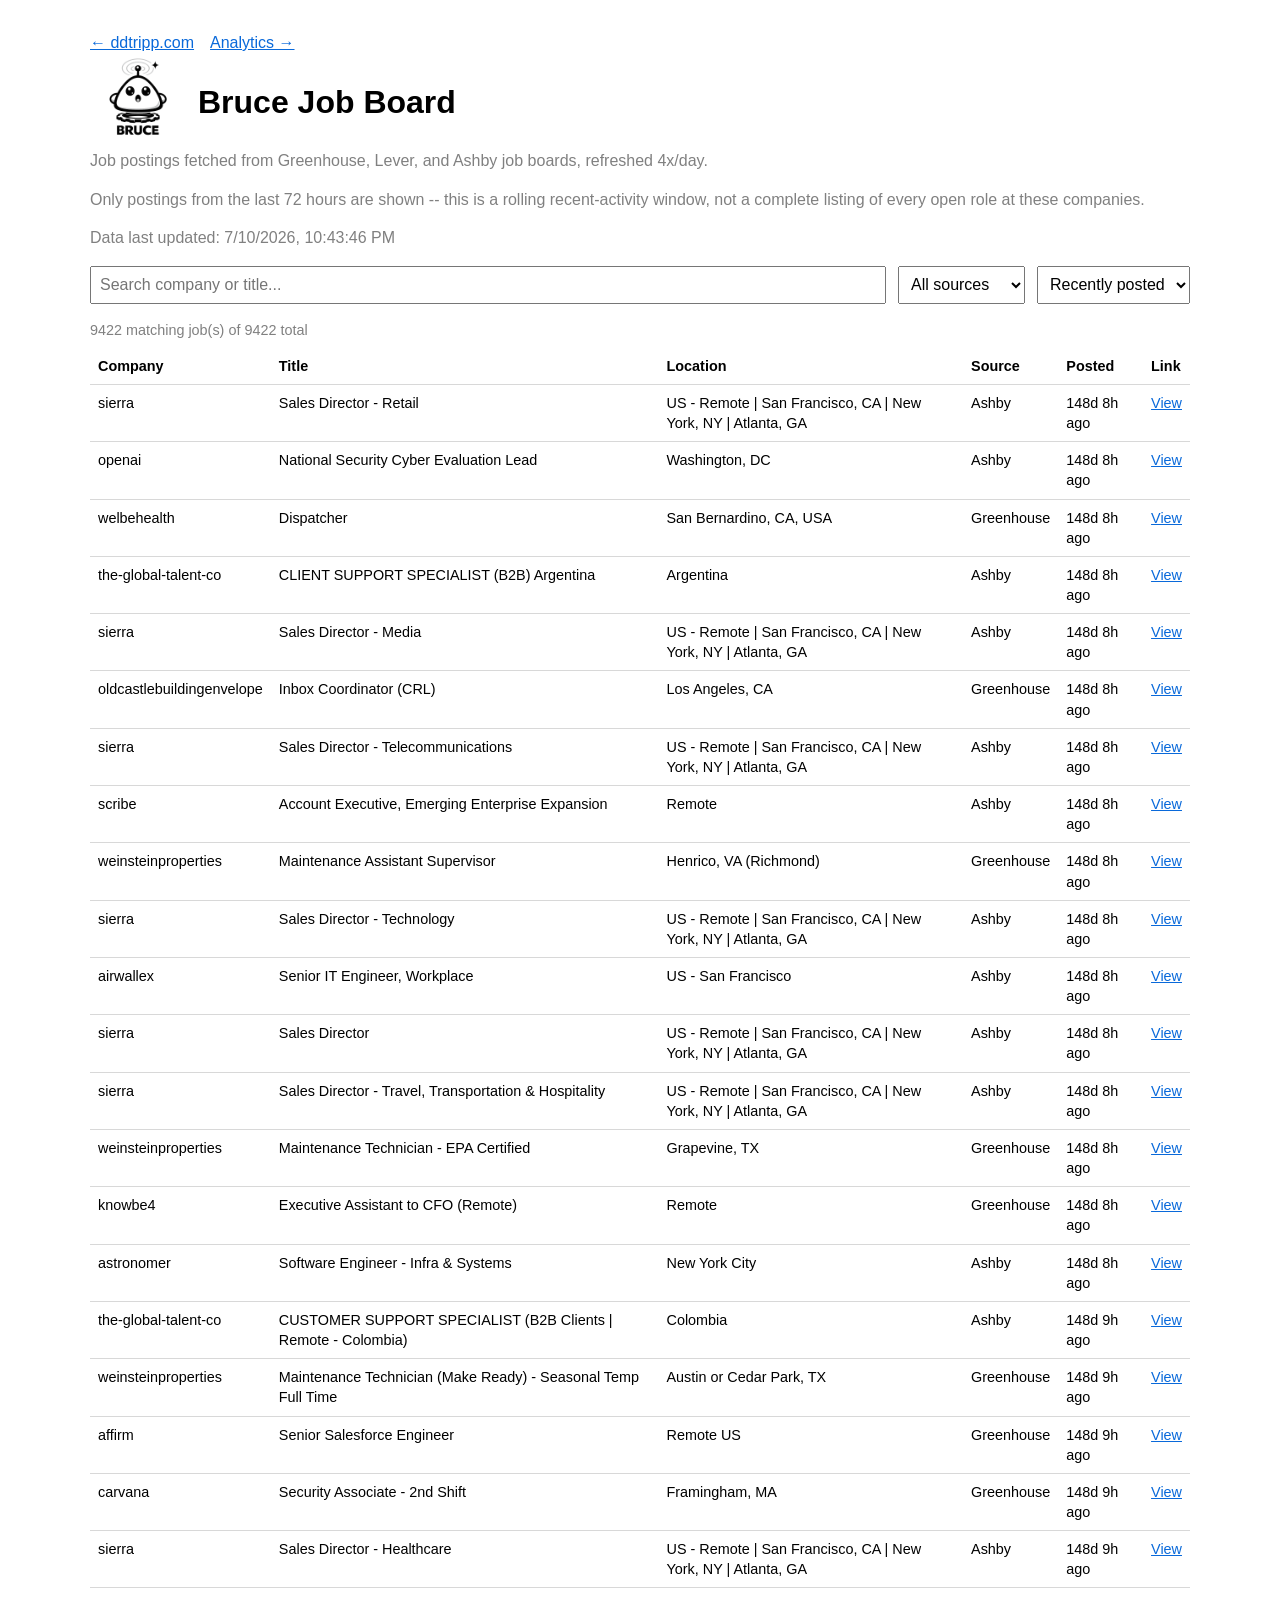
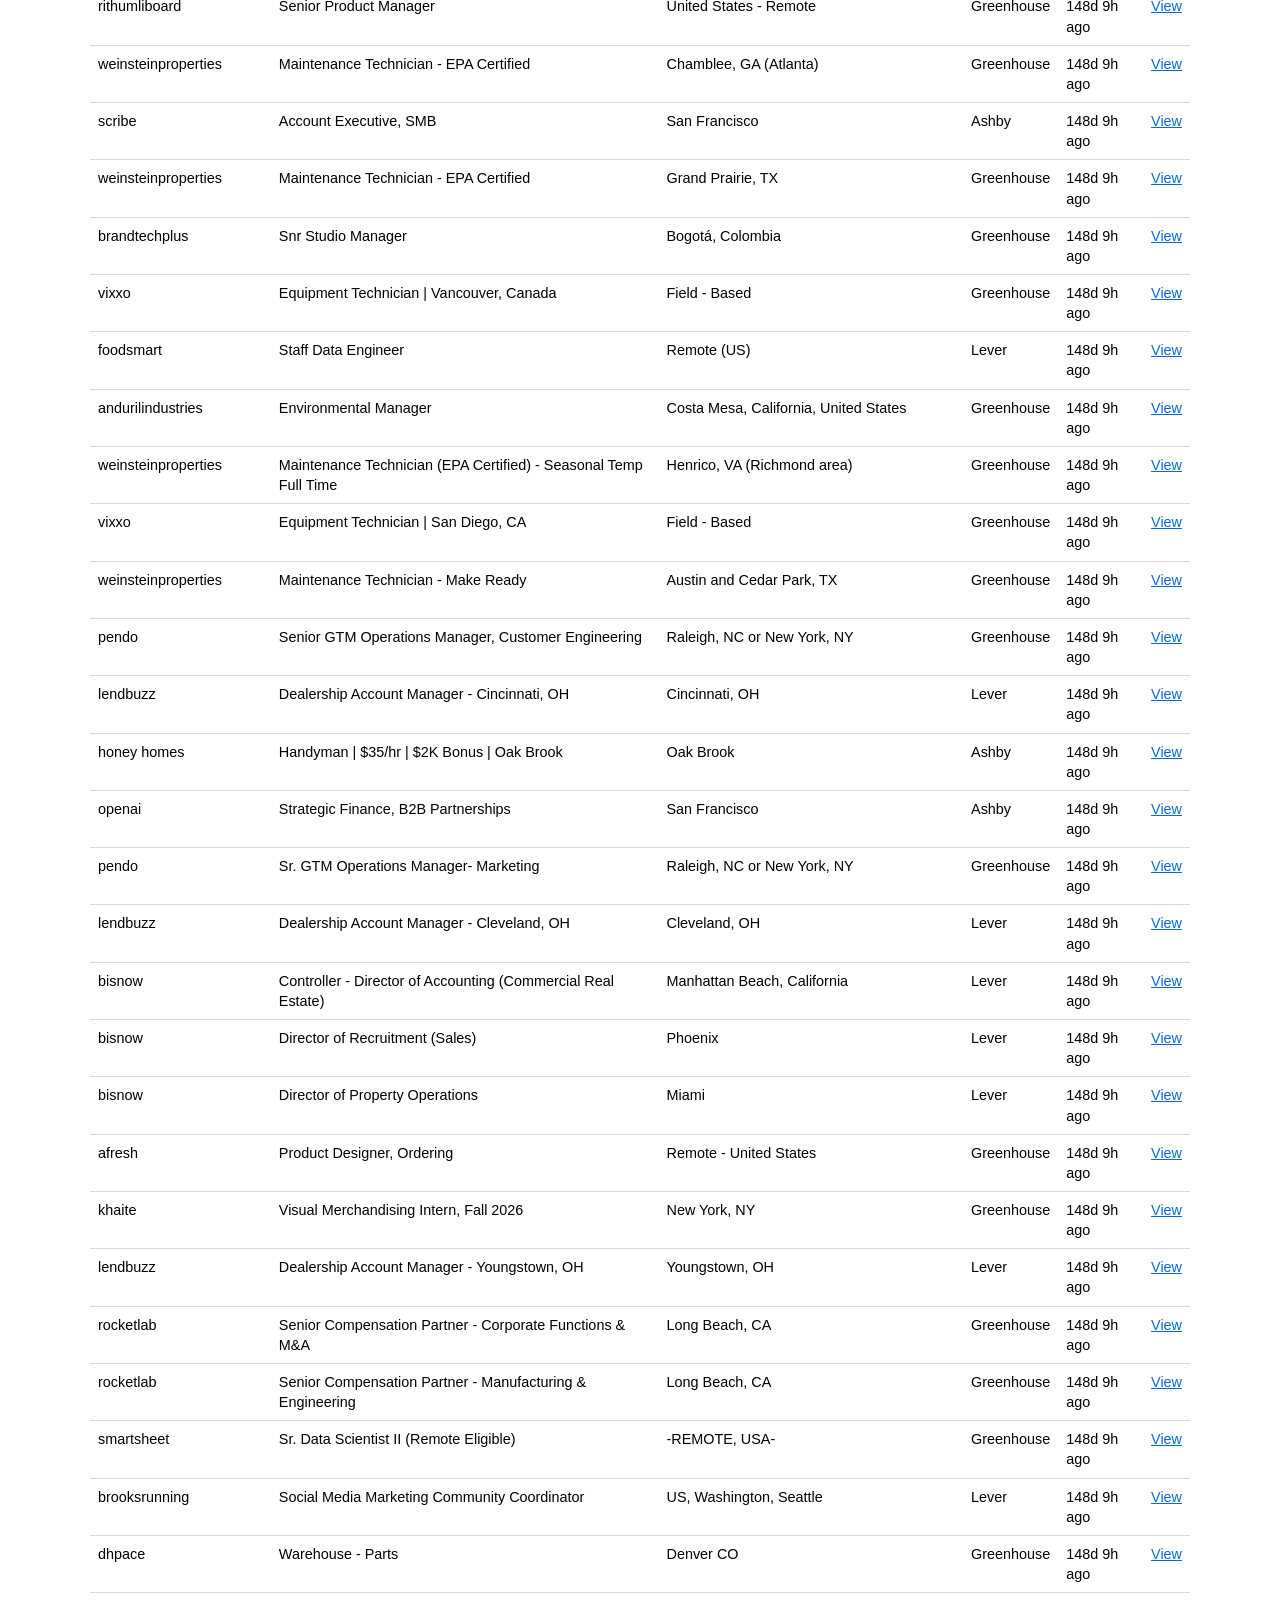
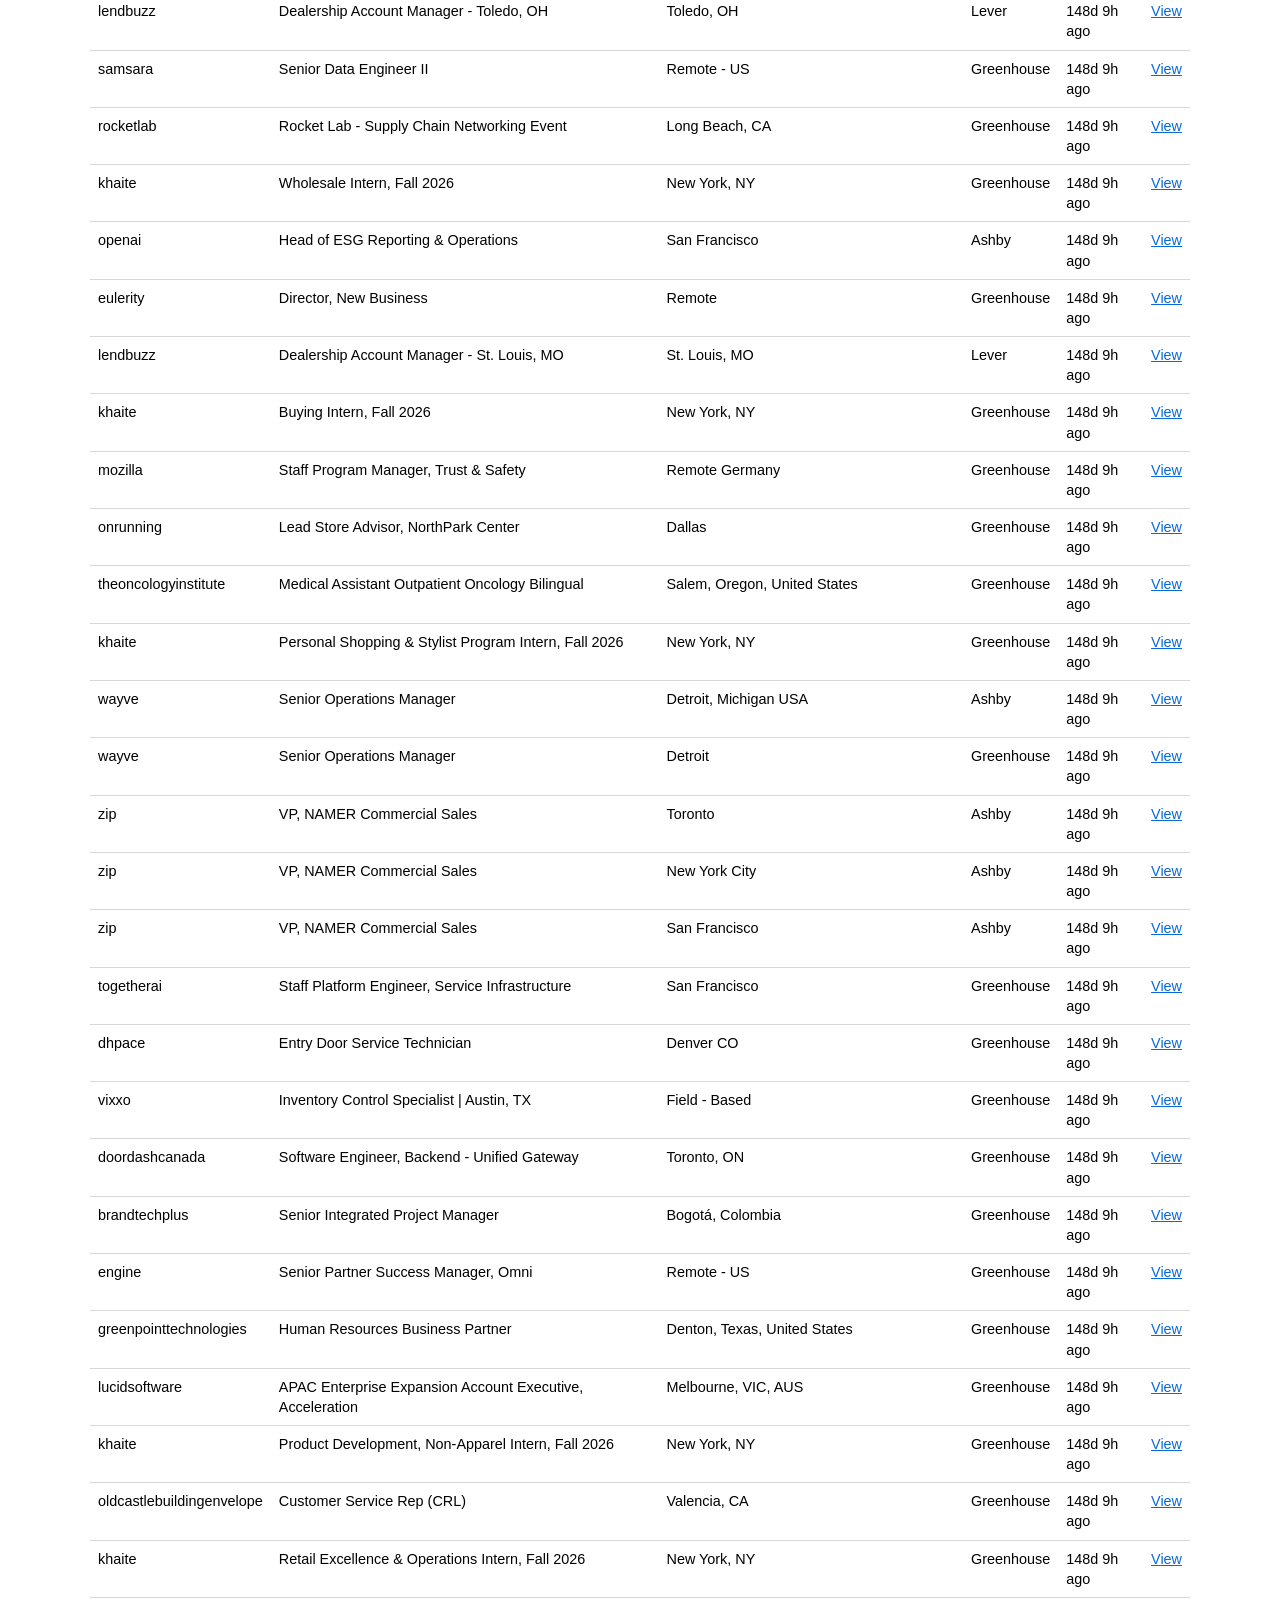
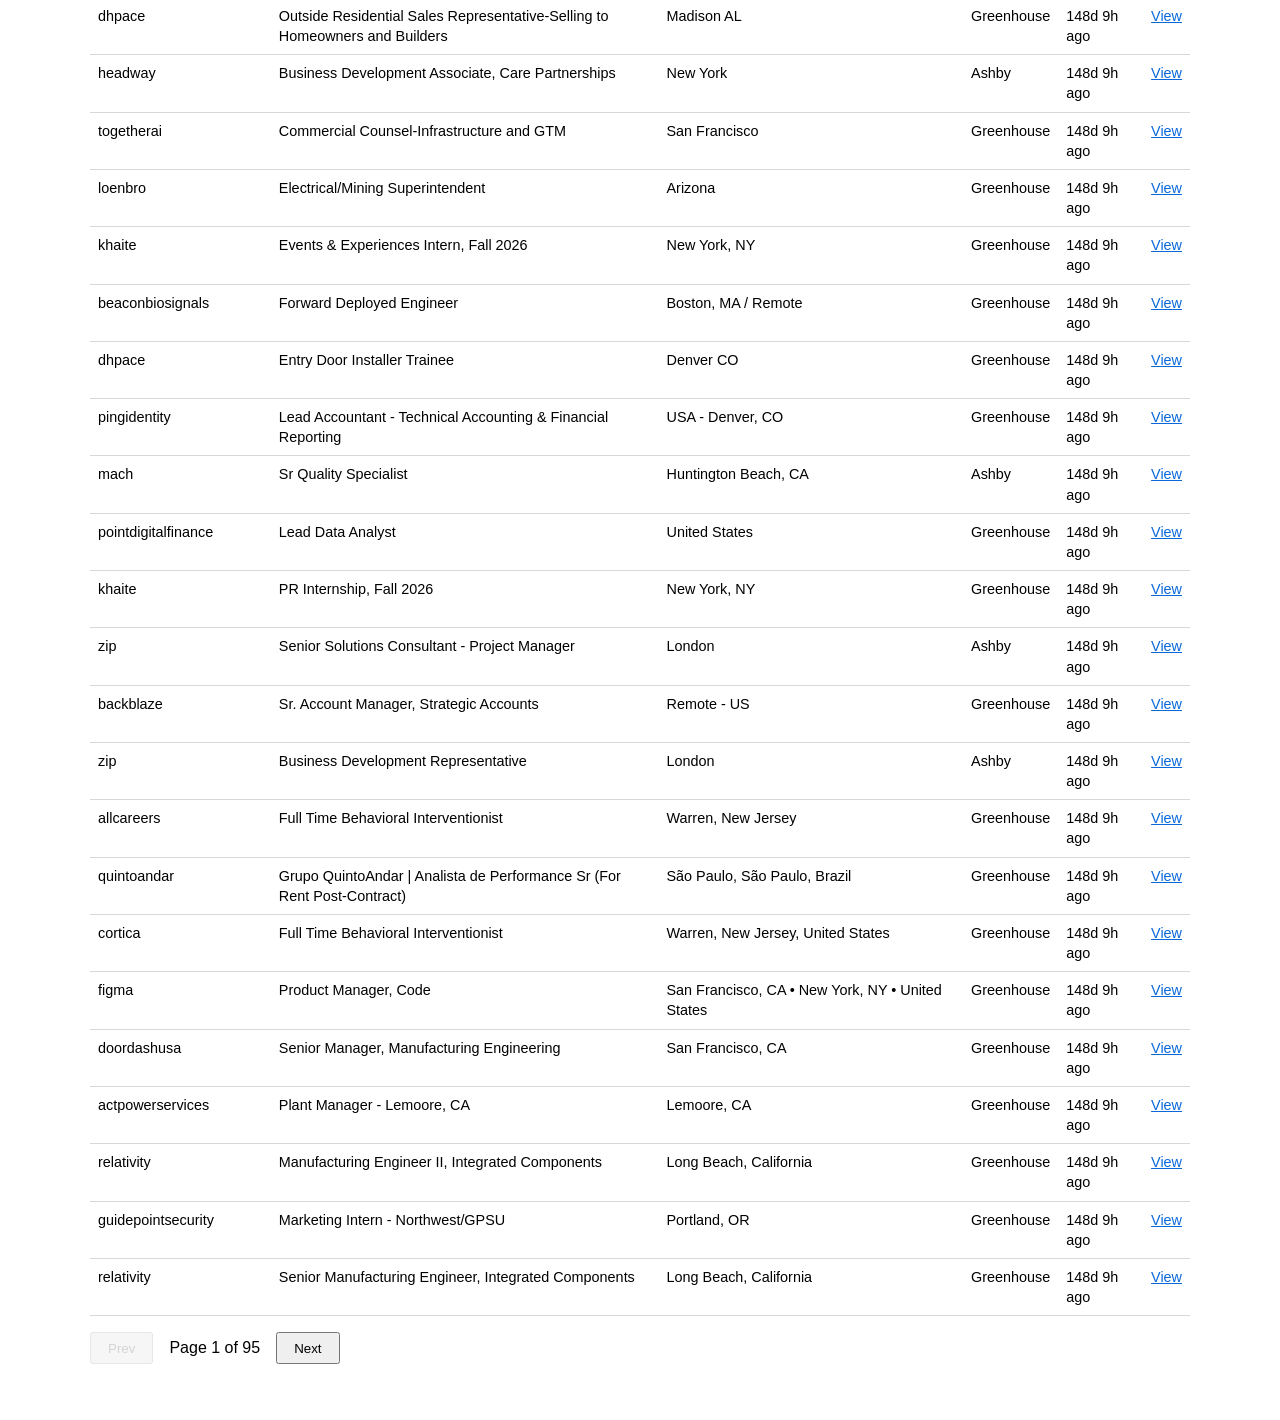
==== commit 095b3ff6: "Publish frontend update from bruce-bot@cbd3346" ====
--- a/index.html
+++ b/index.html
@@ -48,7 +48,6 @@
           <th>Location</th>
           <th>Source</th>
           <th>Posted</th>
-          <th>Matched Keywords</th>
           <th>Link</th>
         </tr>
       </thead>
--- a/css/style.css
+++ b/css/style.css
@@ -150,6 +150,7 @@
 .heatmap .hm-hour-label {
   text-align: center;
   color: gray;
+  font-size: 0.62rem;
 }
 
 .heatmap .hm-label {
@@ -163,6 +164,47 @@
   aspect-ratio: 1;
   border-radius: 2px;
   background: rgba(127, 127, 127, 0.08);
+  cursor: default;
+}
+
+.hm-legend {
+  display: flex;
+  align-items: center;
+  gap: 0.5rem;
+  font-size: 0.8rem;
+  color: gray;
+  margin: 0.5rem 0;
+}
+
+.hm-legend-bar {
+  width: 120px;
+  height: 0.75rem;
+  border-radius: 3px;
+  border: 1px solid rgba(127, 127, 127, 0.3);
+}
+
+.hm-legend-caption {
+  margin-left: 0.25rem;
+}
+
+.hm-tooltip {
+  position: fixed;
+  z-index: 20;
+  pointer-events: none;
+  background: Canvas;
+  color: CanvasText;
+  border: 1px solid rgba(127, 127, 127, 0.4);
+  border-radius: 4px;
+  padding: 0.3rem 0.5rem;
+  font-size: 0.8rem;
+  box-shadow: 0 2px 8px rgba(0, 0, 0, 0.15);
+}
+
+.map-popup-list {
+  margin: 0.4rem 0 0;
+  padding-left: 1.1rem;
+  max-height: 140px;
+  overflow-y: auto;
 }
 
 #map {
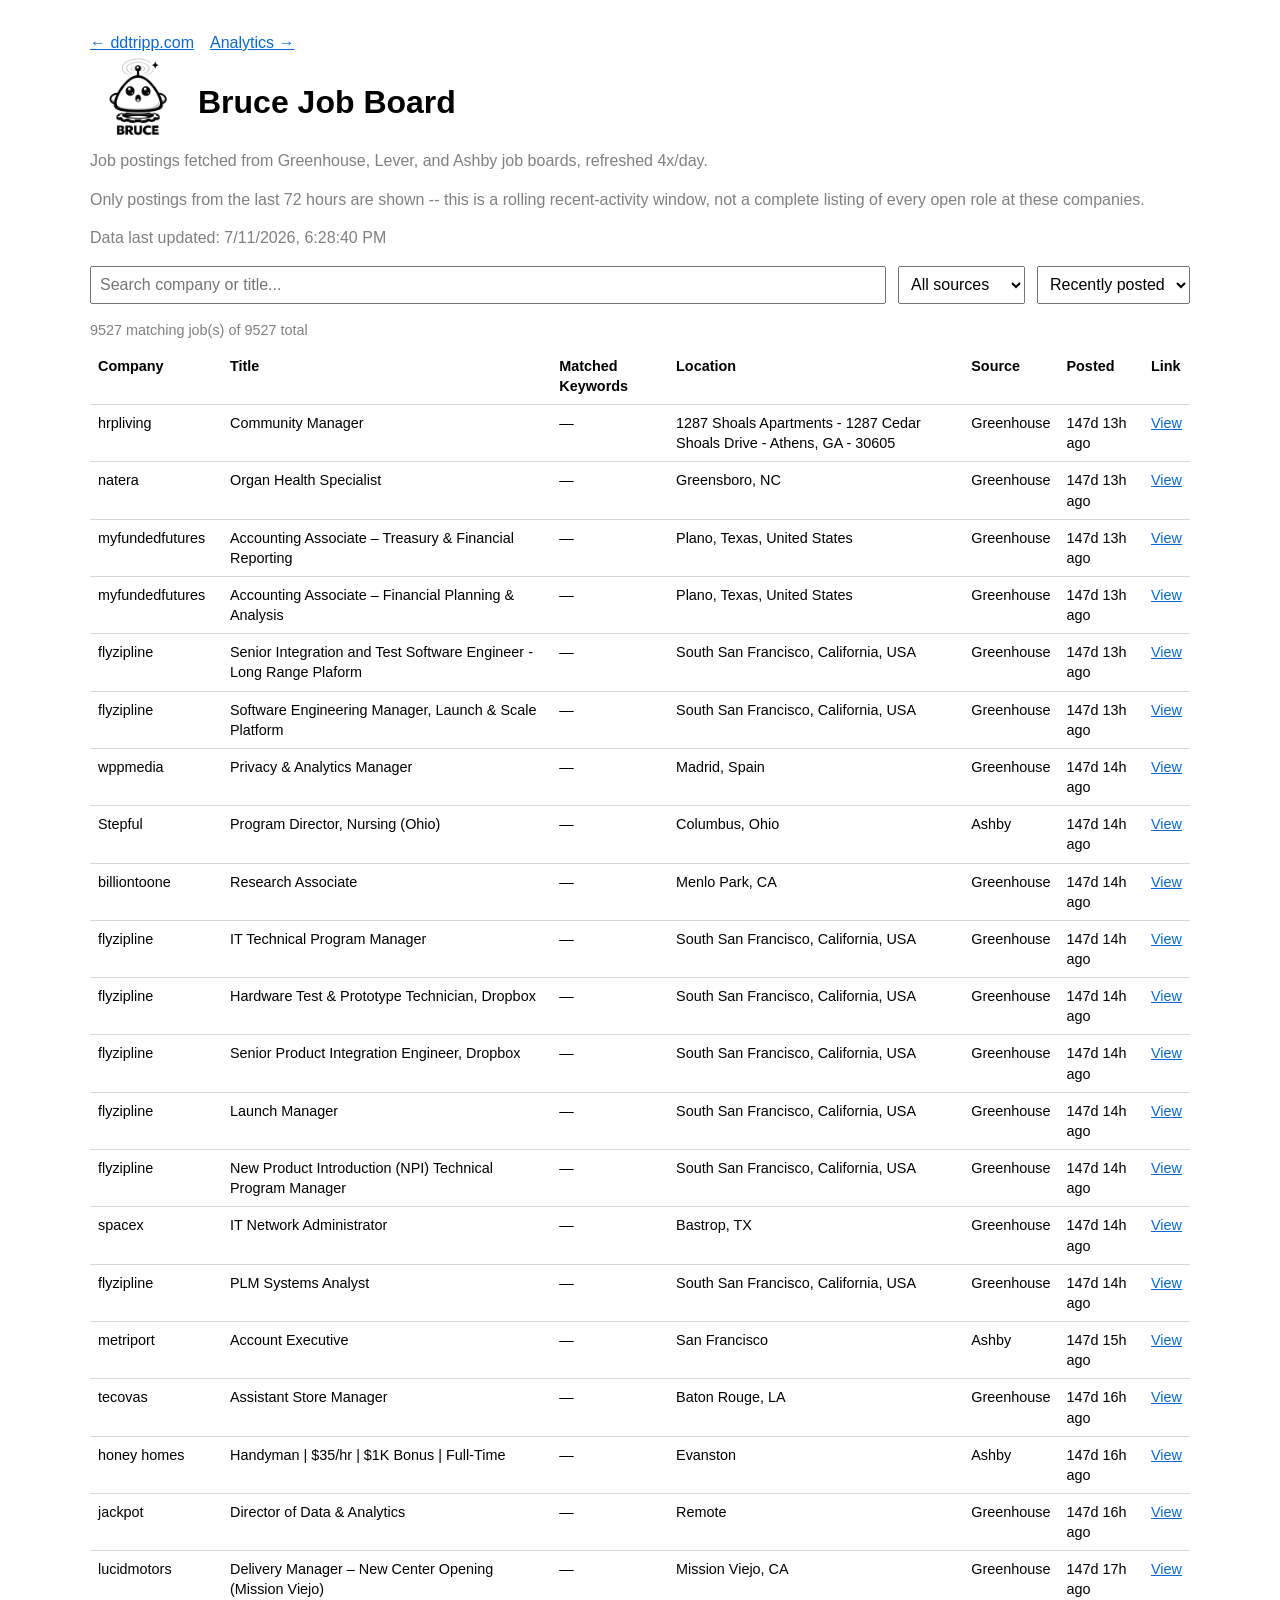
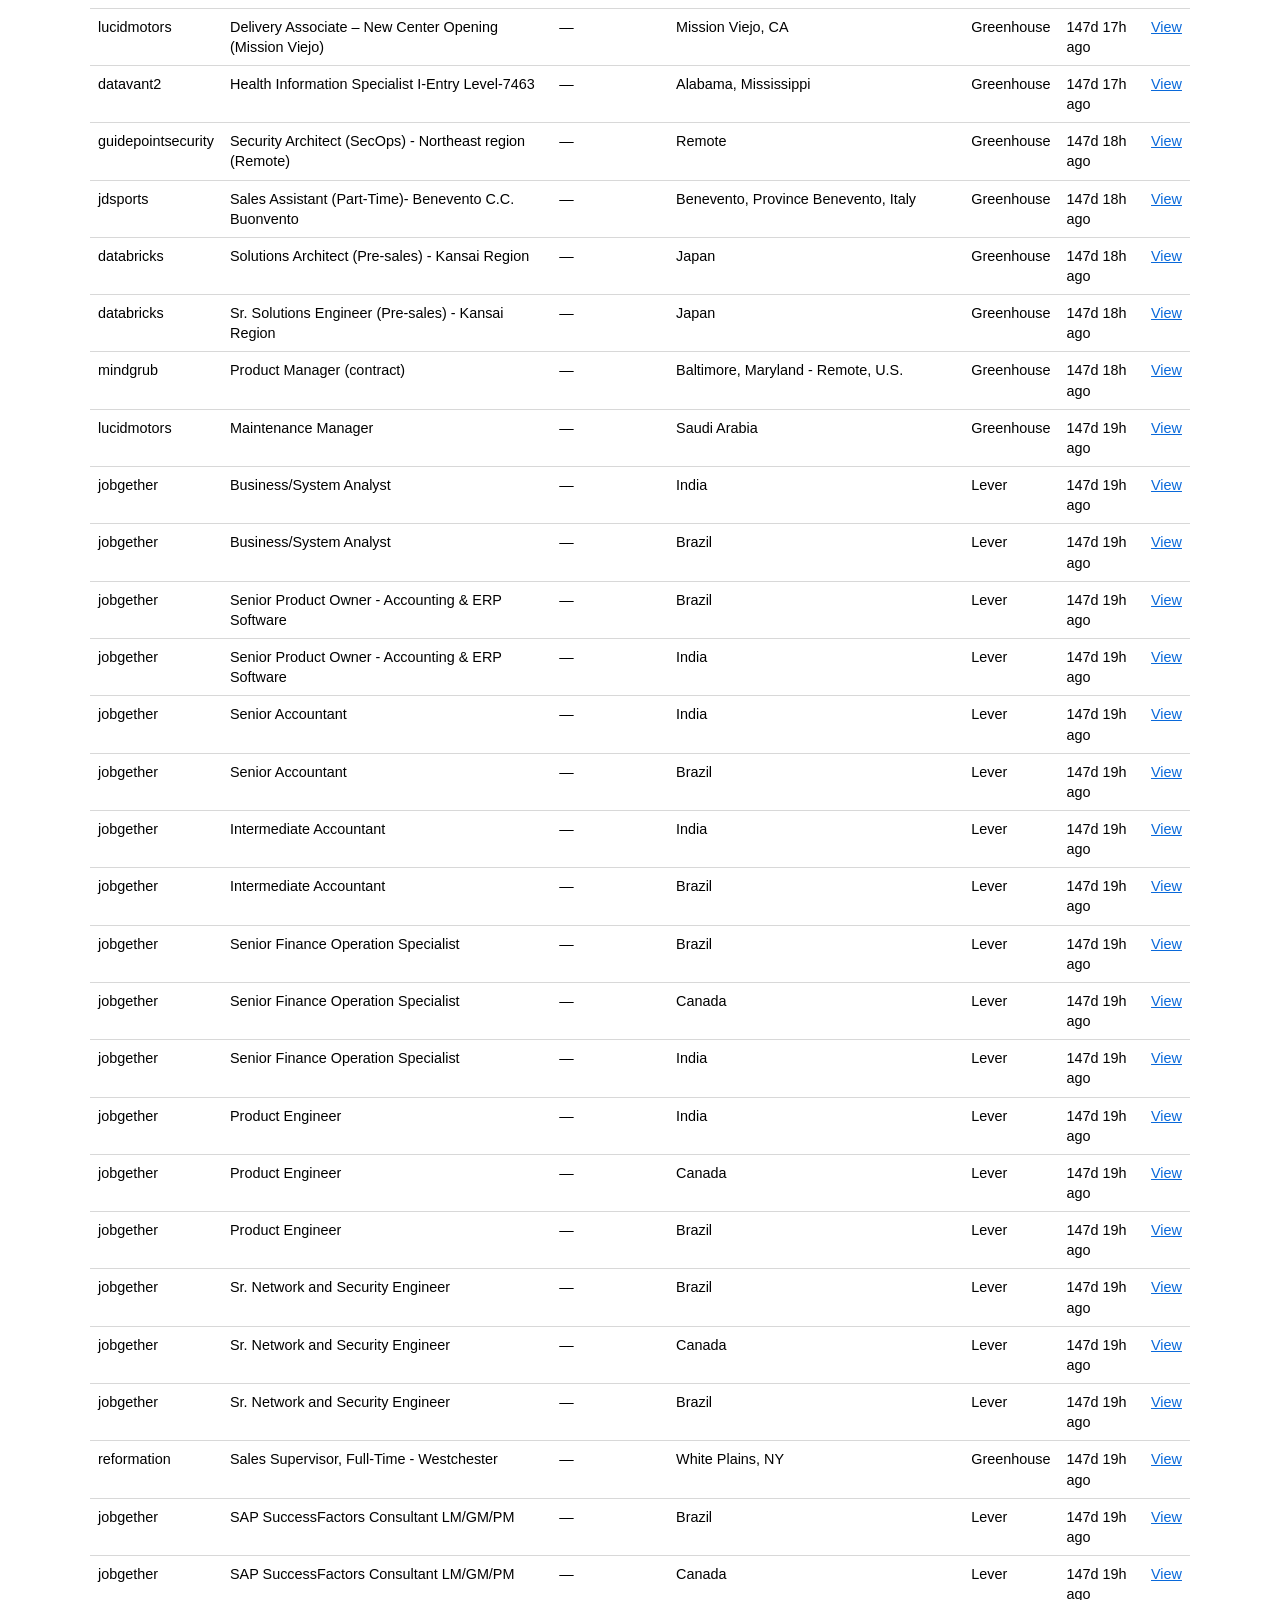
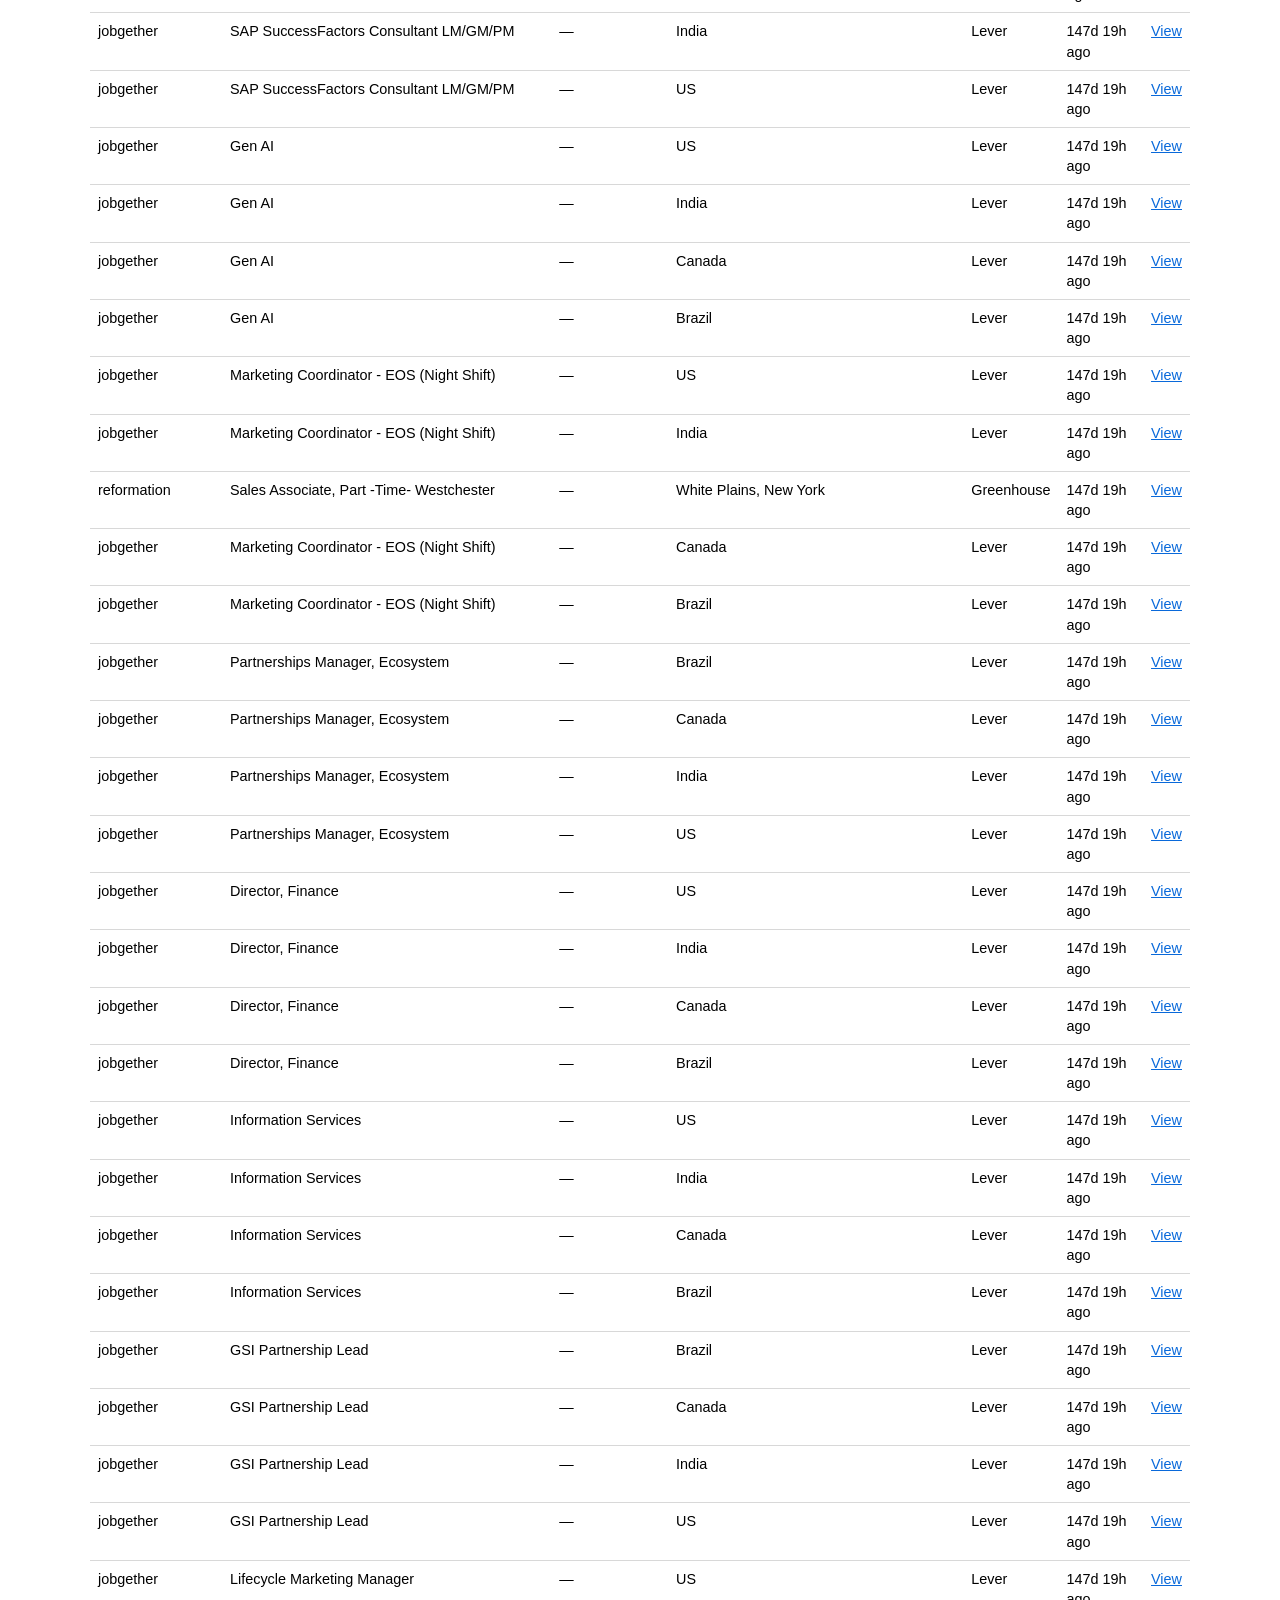
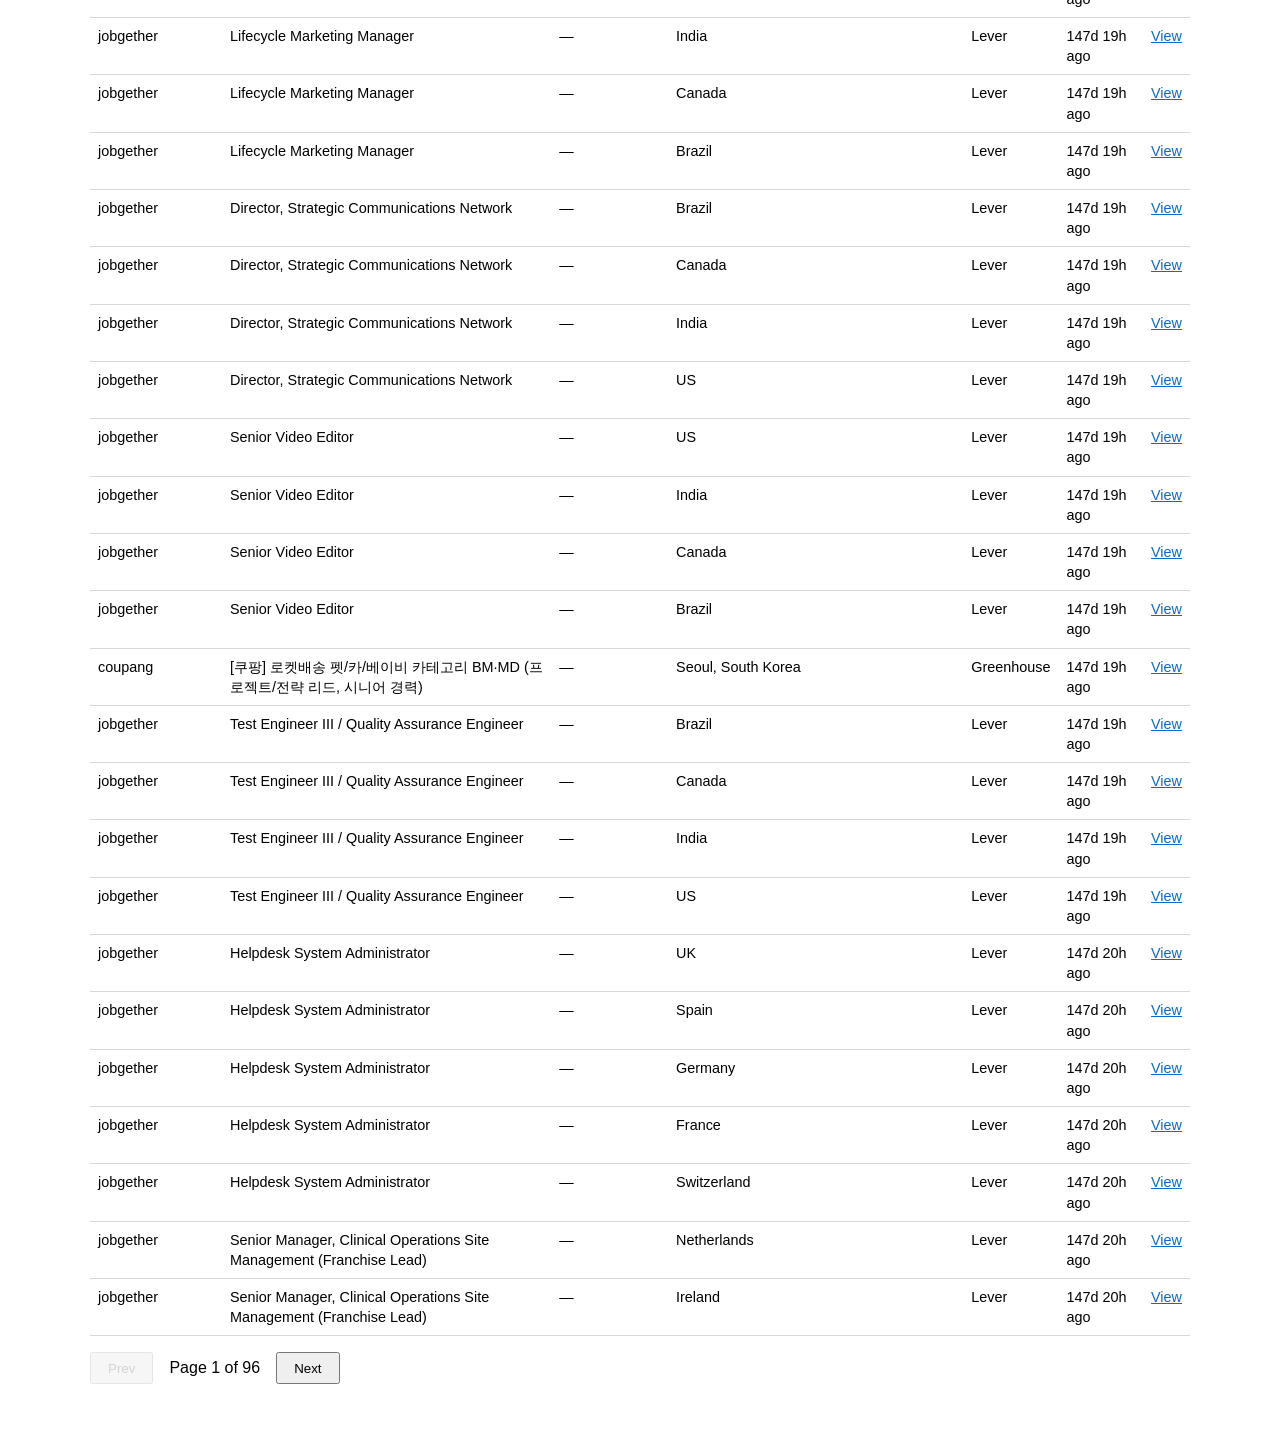
==== commit 1758b571: "Publish frontend update from bruce-bot@a064bce" ====
--- a/index.html
+++ b/index.html
@@ -1,3 +1,11 @@
+<!--
+  GENERATED/MIRRORED FILE -- do not edit in the public `bruce` repo.
+  This is the source; publish_frontend.yml copies it there verbatim on
+  every push. Edit here (bruce-bot/docs/index.html) instead, or a manual
+  edit to the public copy will get silently overwritten by the next
+  publish run (this happened for real on 2026-07-08 with a logo/CSS fix
+  -- see bruce/CLAUDE.md).
+-->
 <!DOCTYPE html>
 <html lang="en">
 <head>
@@ -45,6 +53,7 @@
         <tr>
           <th>Company</th>
           <th>Title</th>
+          <th>Matched Keywords</th>
           <th>Location</th>
           <th>Source</th>
           <th>Posted</th>
--- a/css/style.css
+++ b/css/style.css
@@ -1,3 +1,10 @@
+/*
+ * GENERATED/MIRRORED FILE -- do not edit in the public `bruce` repo.
+ * This is the source; publish_frontend.yml copies it there verbatim on
+ * every push. Edit here (bruce-bot/docs/css/style.css) instead -- see
+ * bruce/CLAUDE.md for why.
+ */
+
 :root {
   color-scheme: light dark;
 }
@@ -79,6 +86,11 @@
   padding: 0.5rem;
   border-bottom: 1px solid rgba(127, 127, 127, 0.3);
   vertical-align: top;
+}
+
+td.job-keywords {
+  max-width: 320px;
+  word-break: break-word;
 }
 
 th {
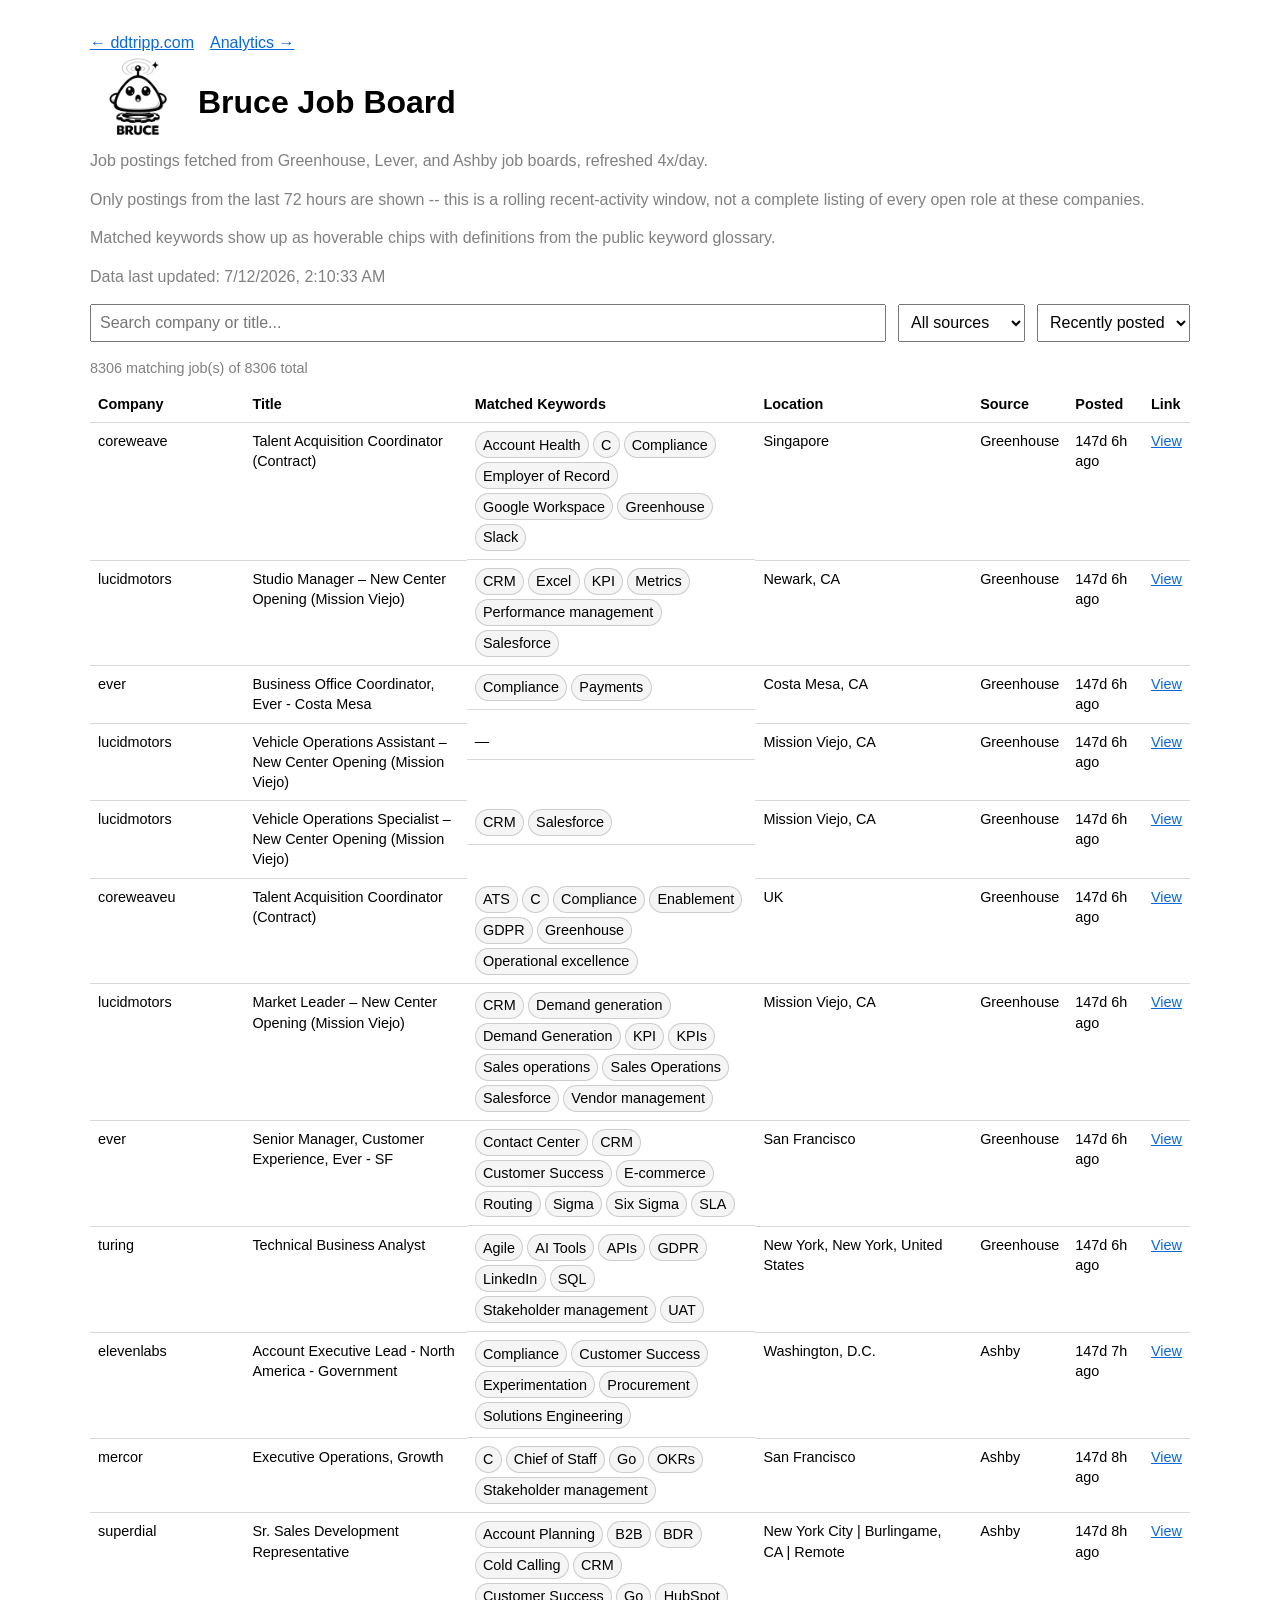
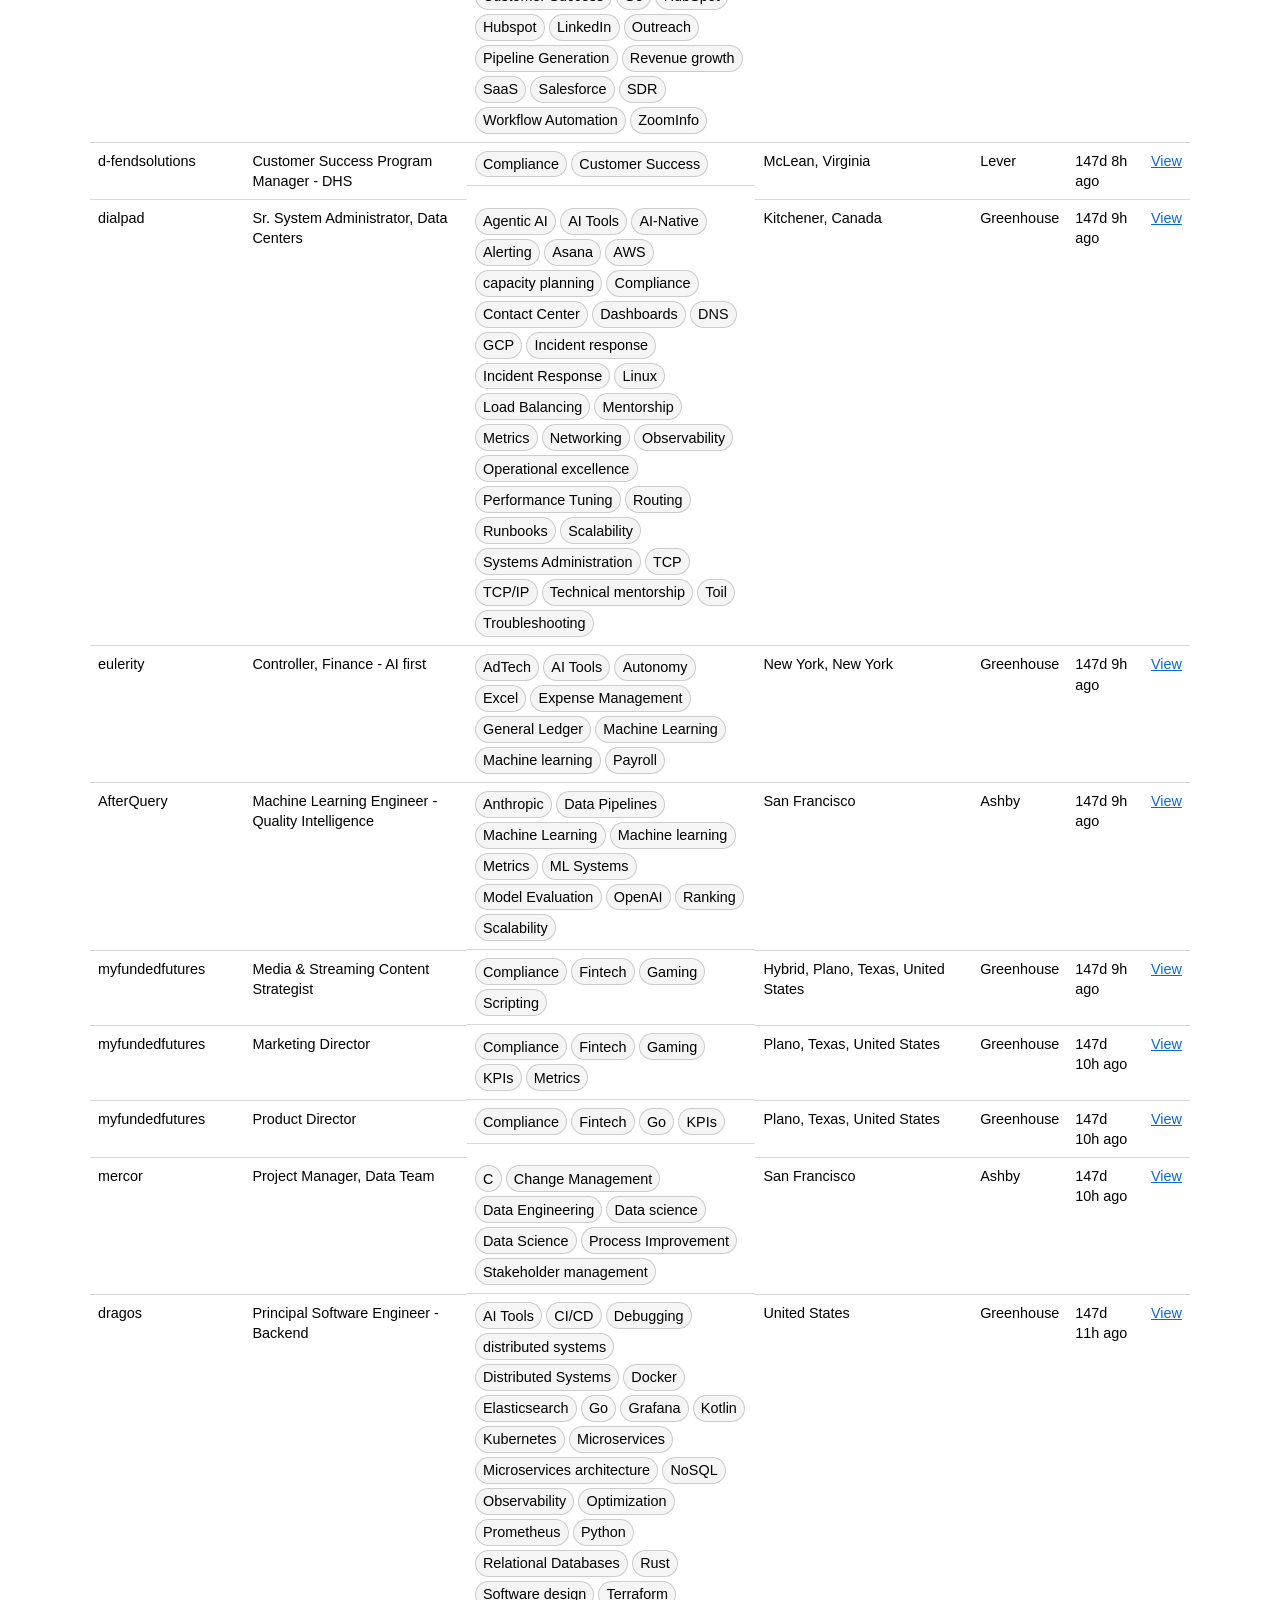
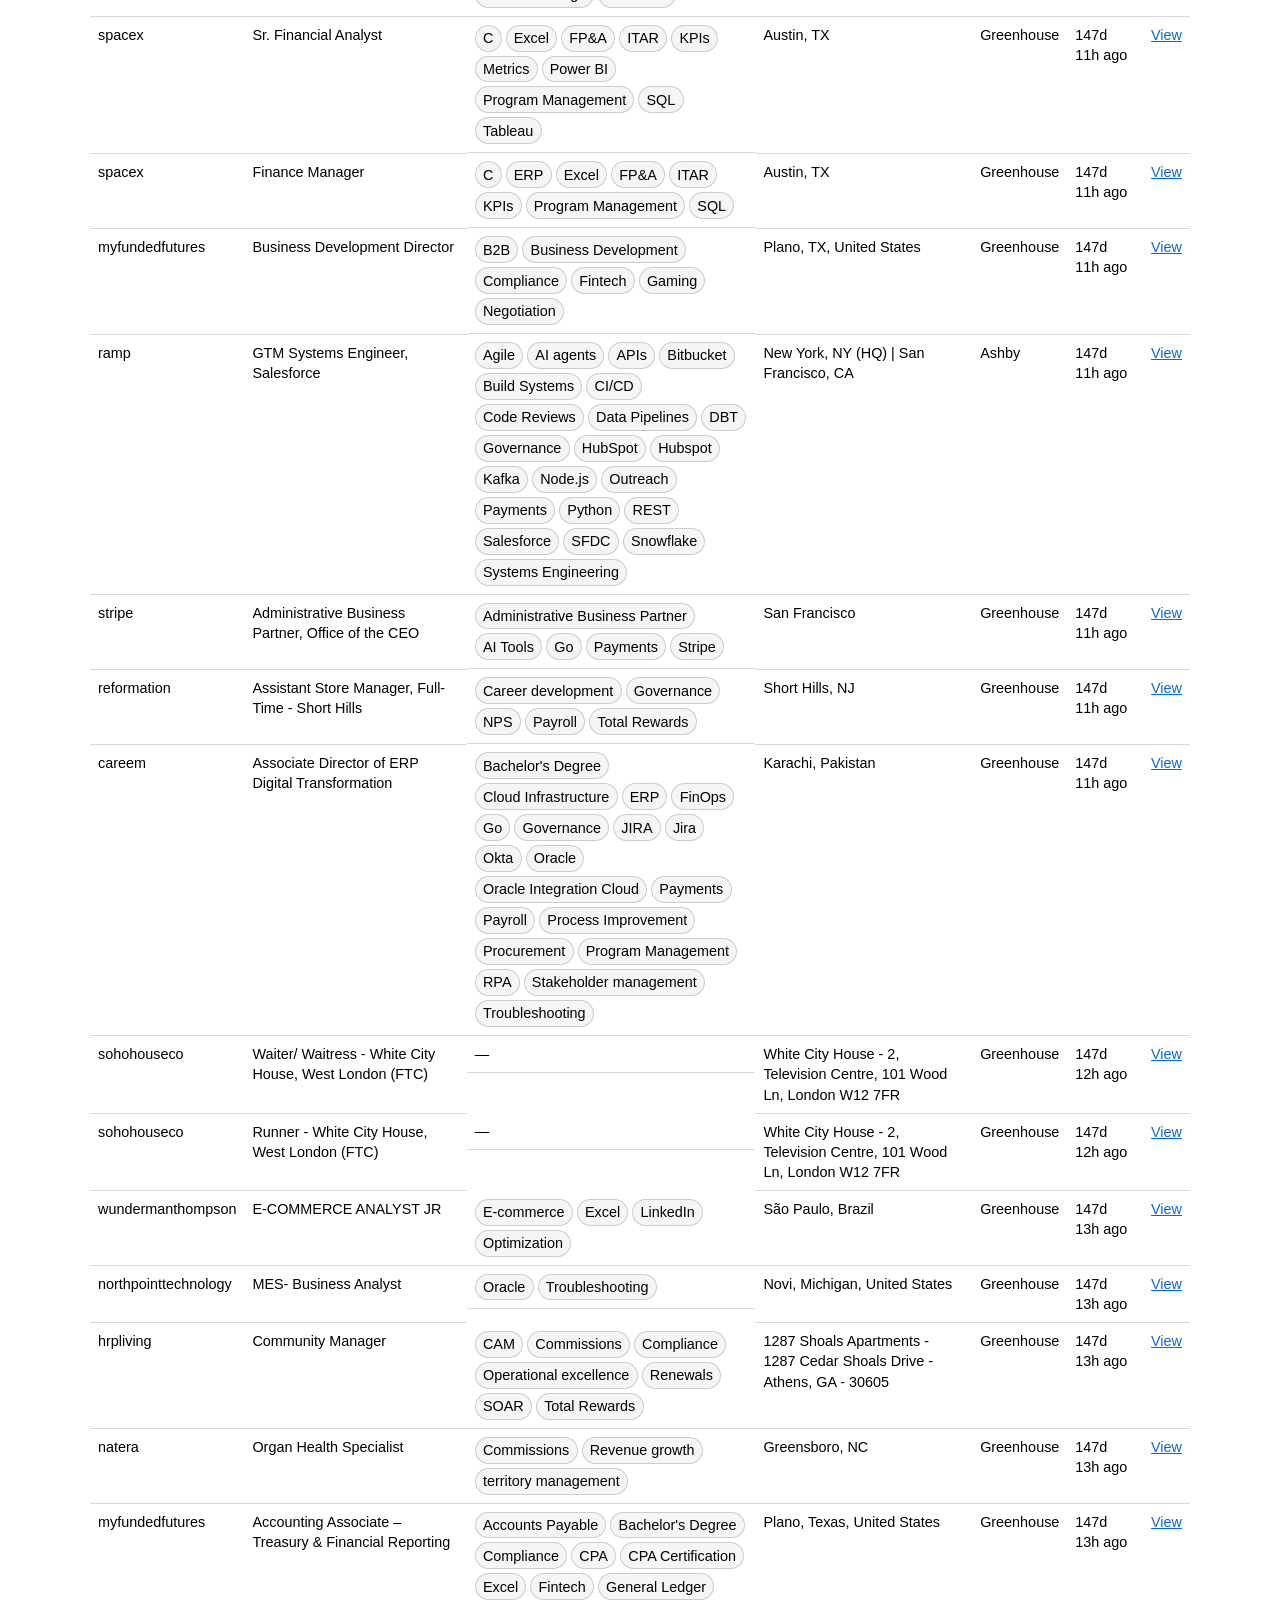
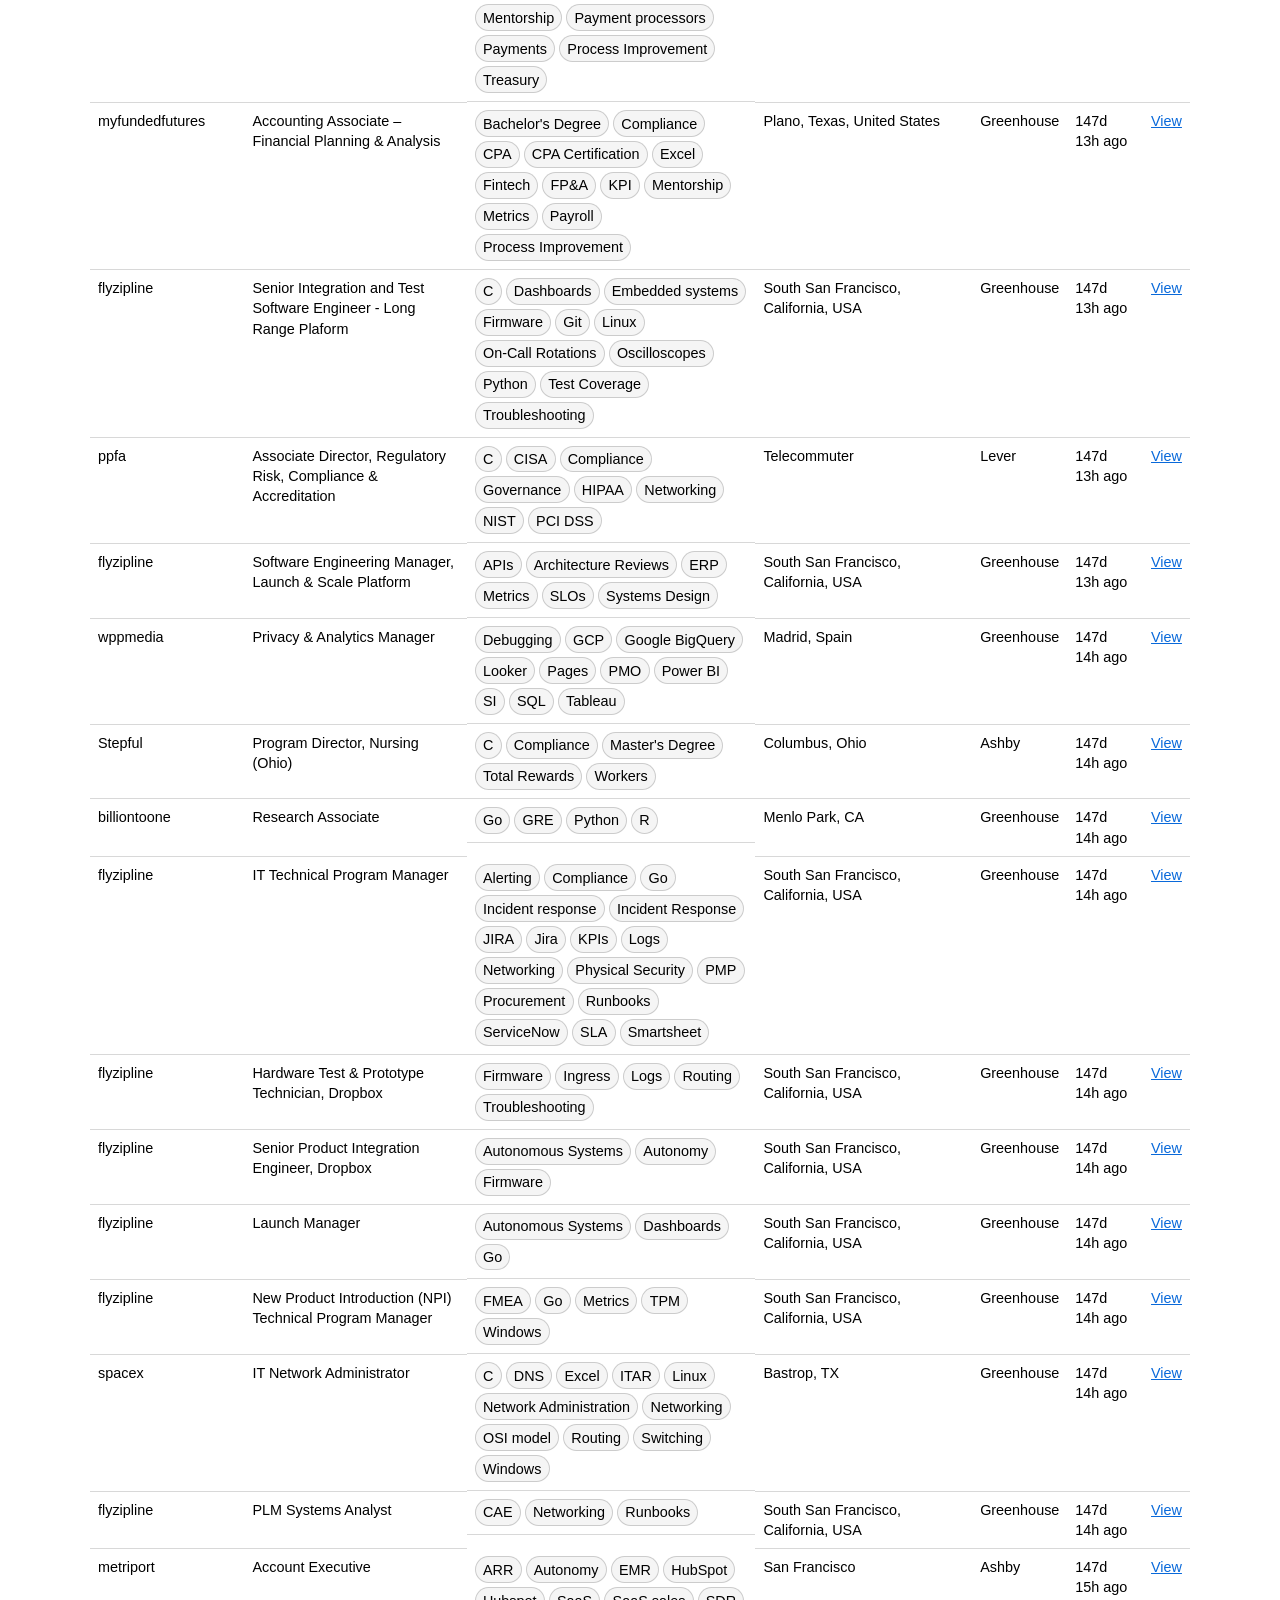
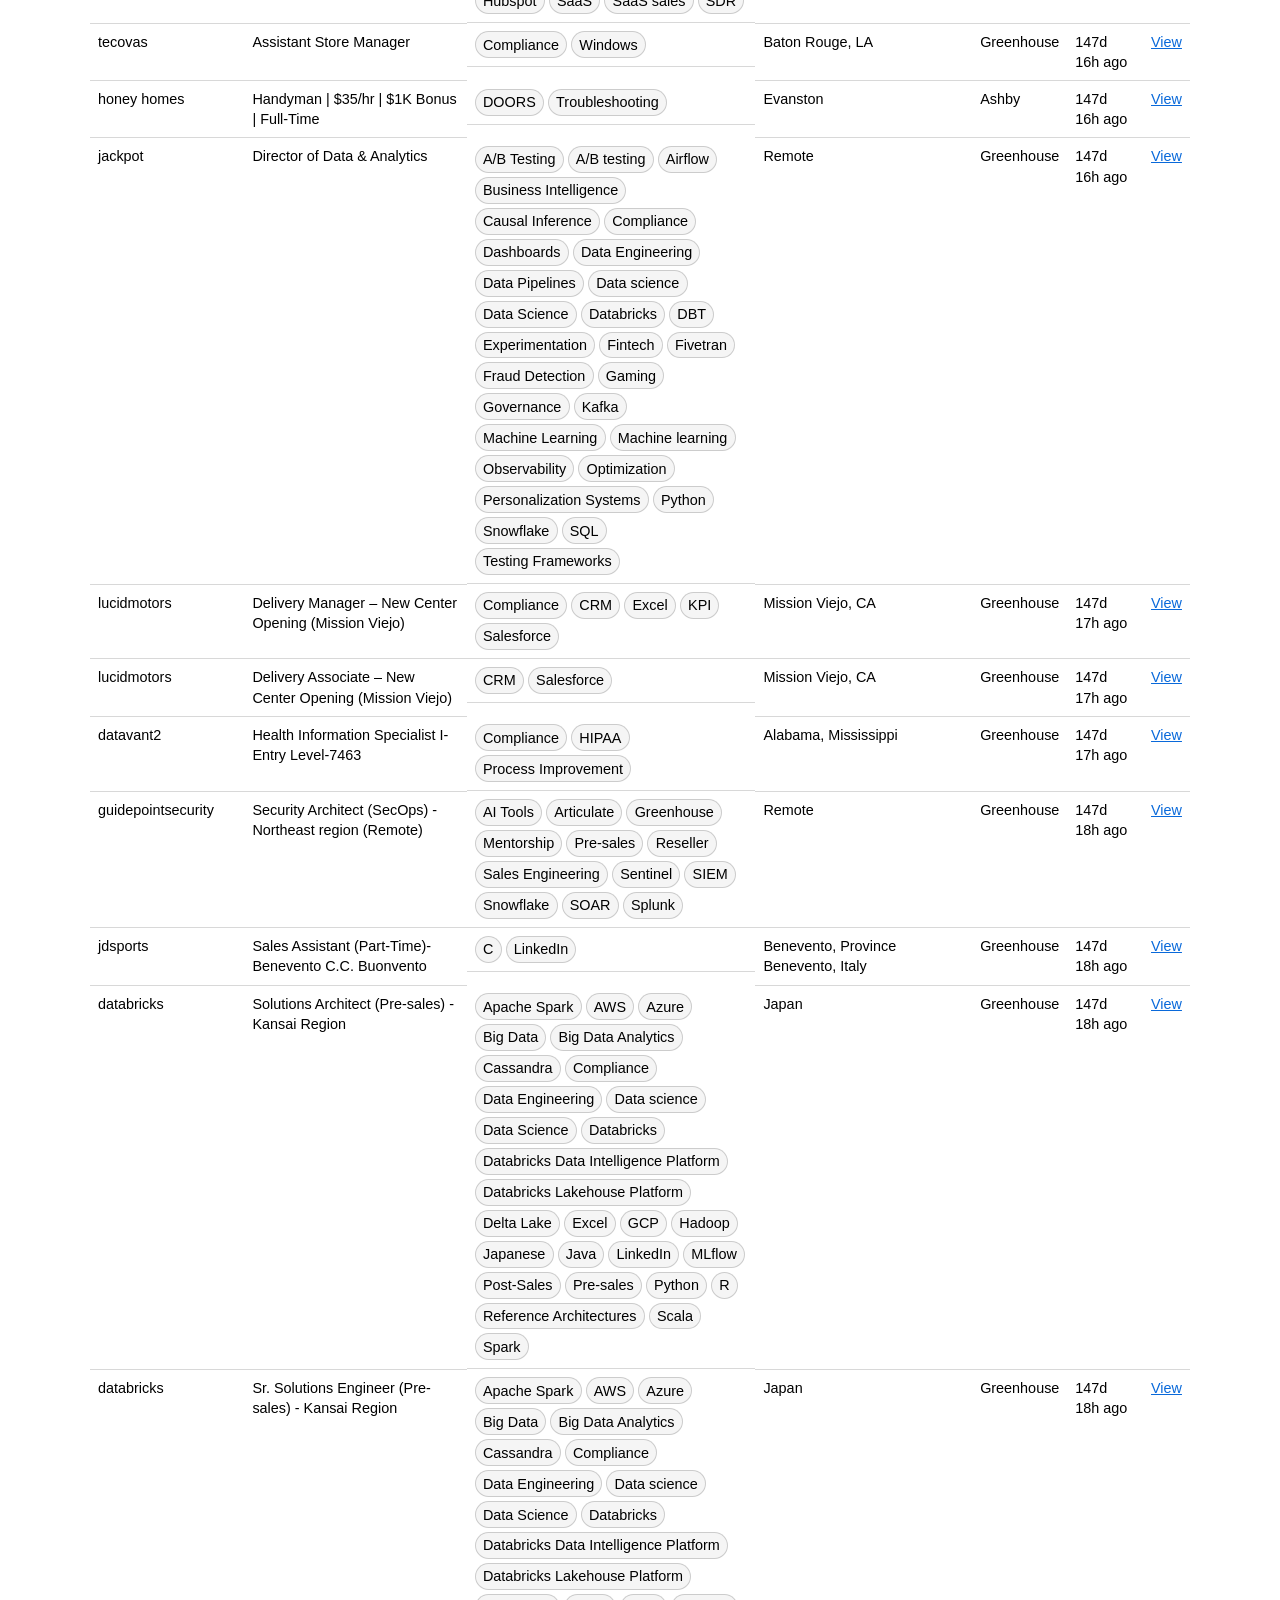
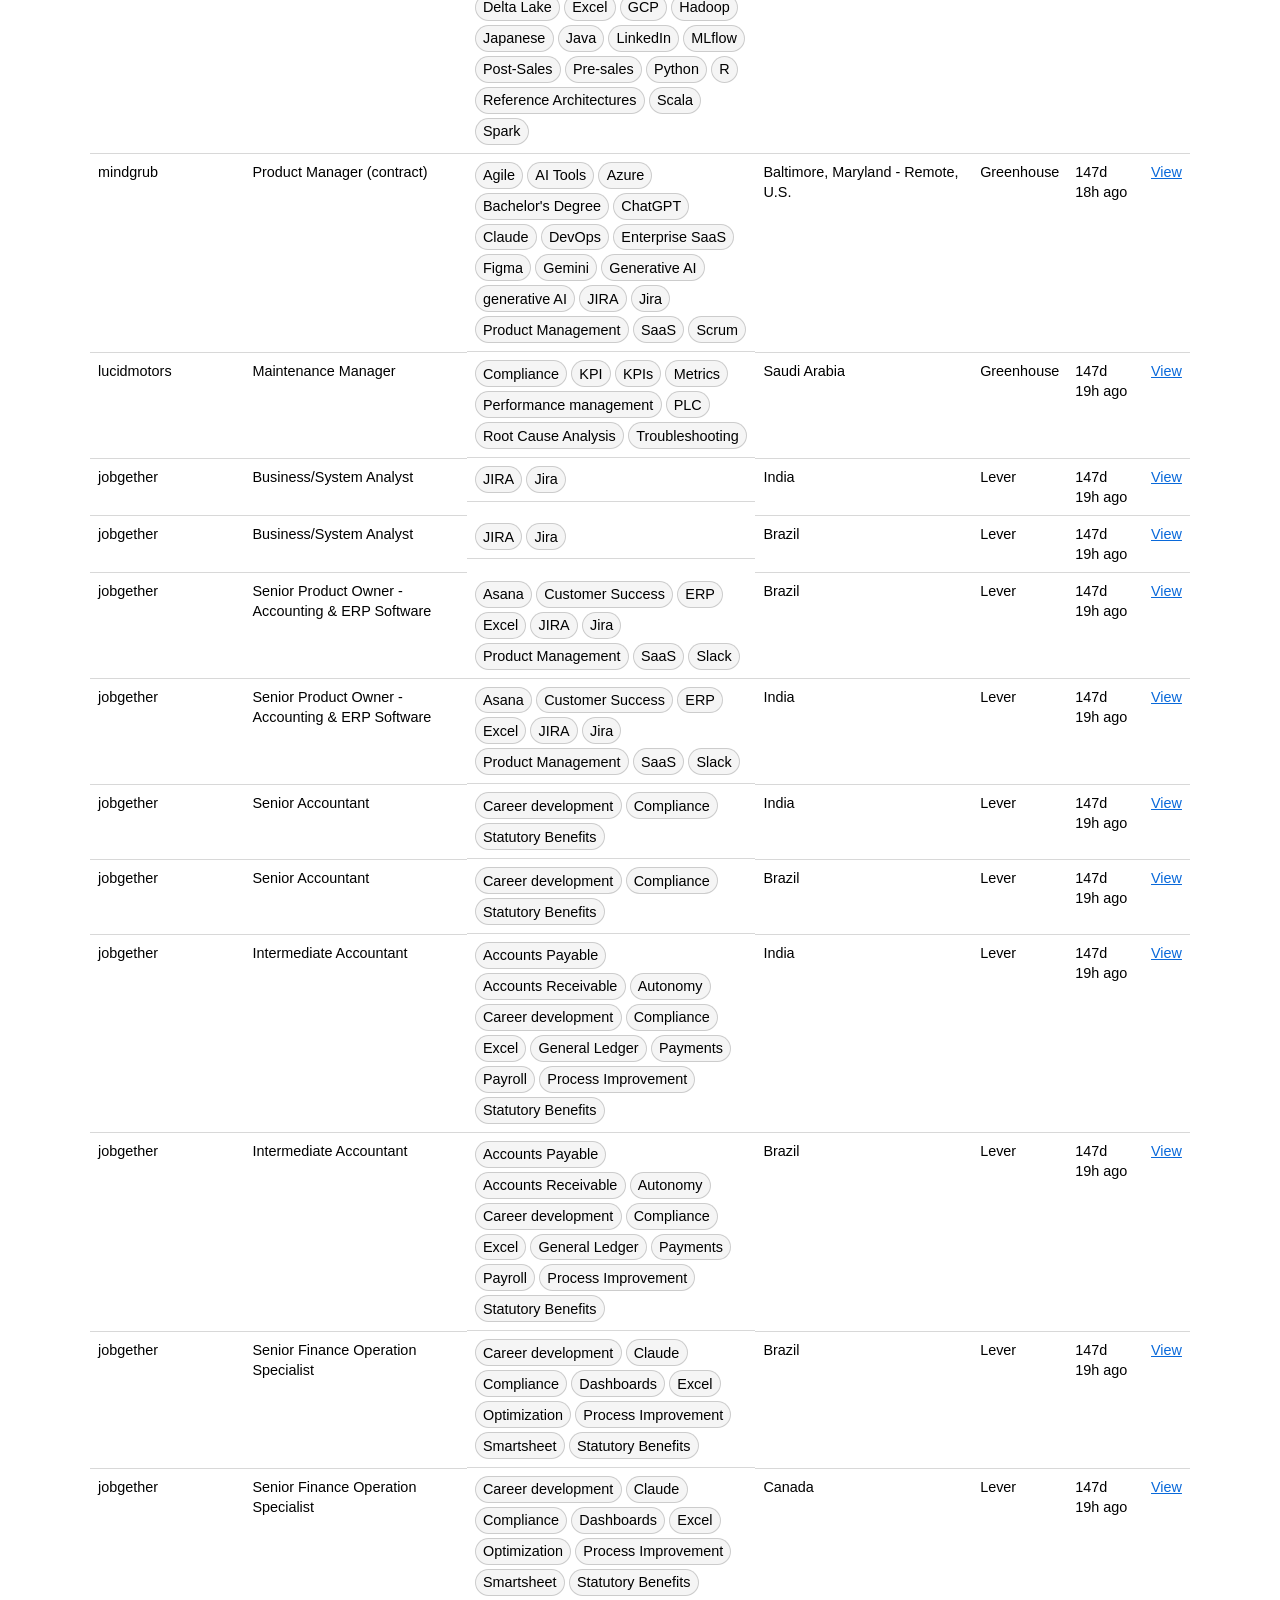
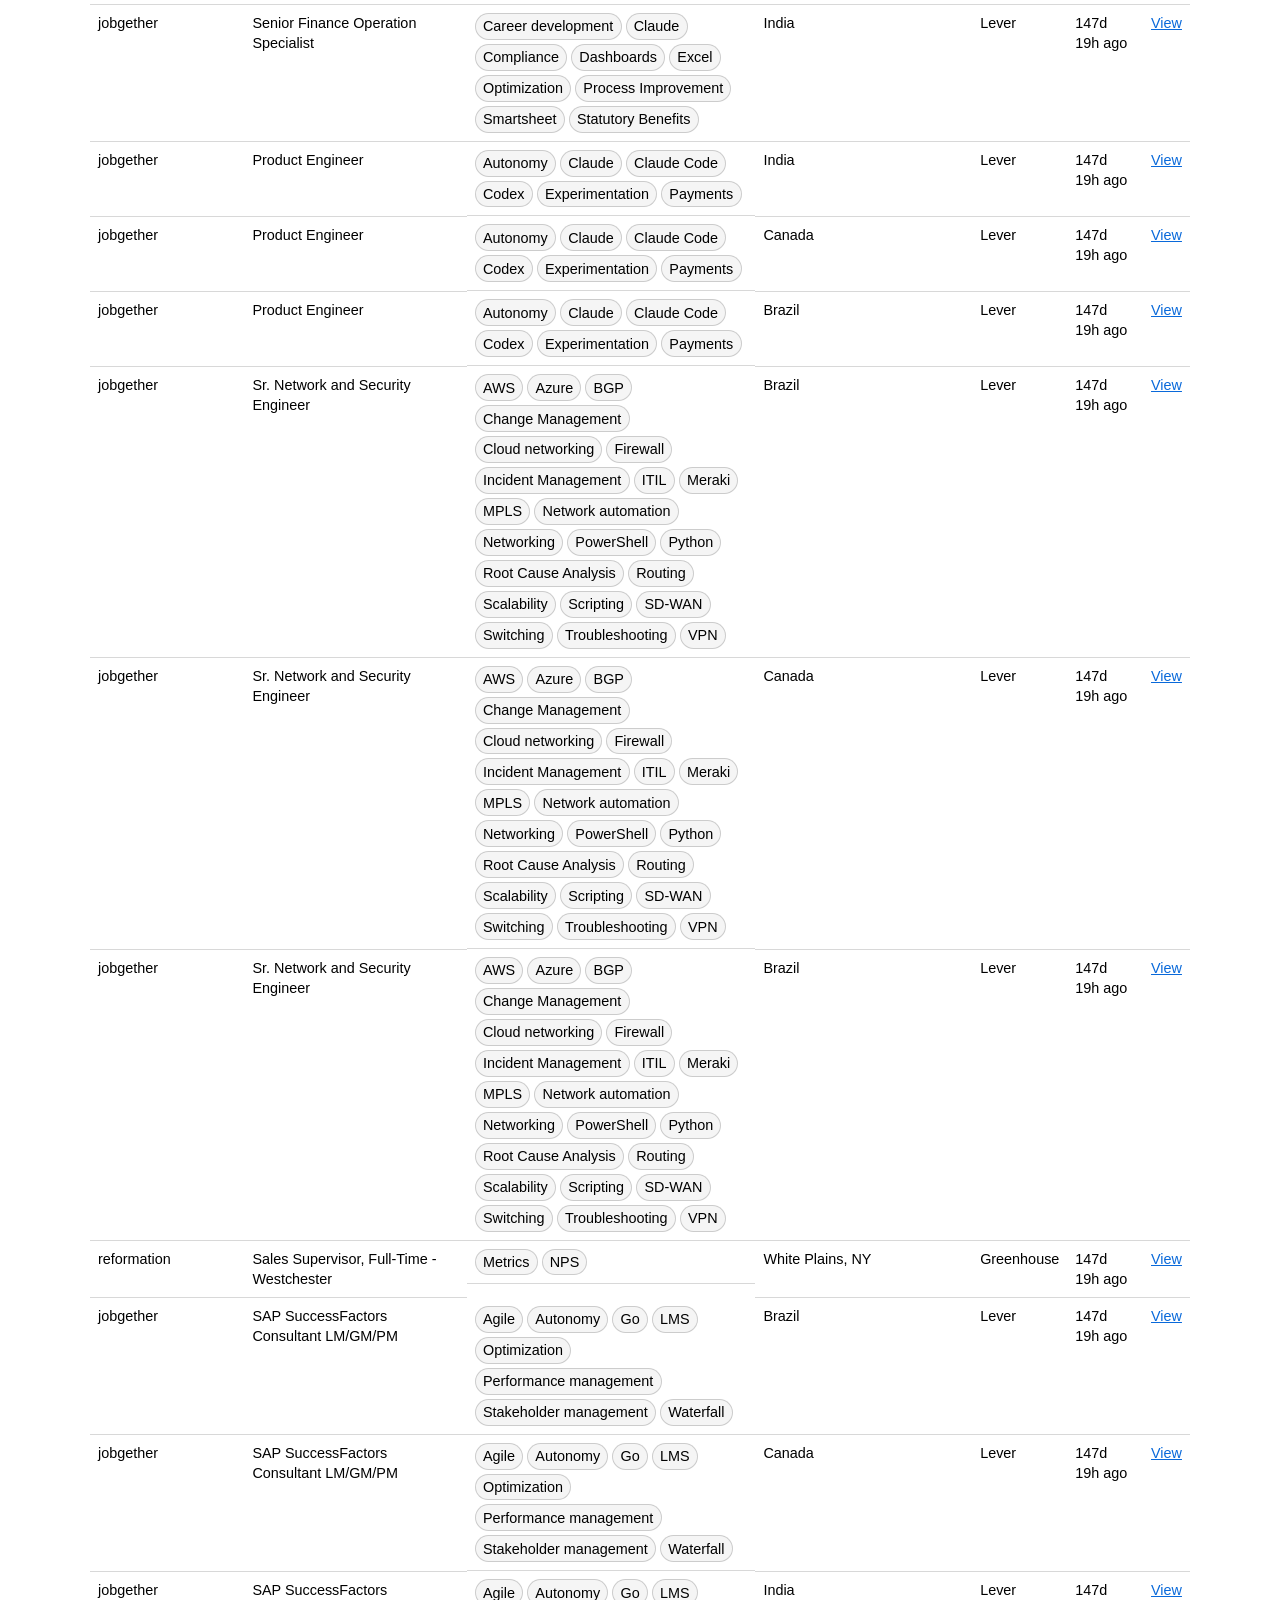
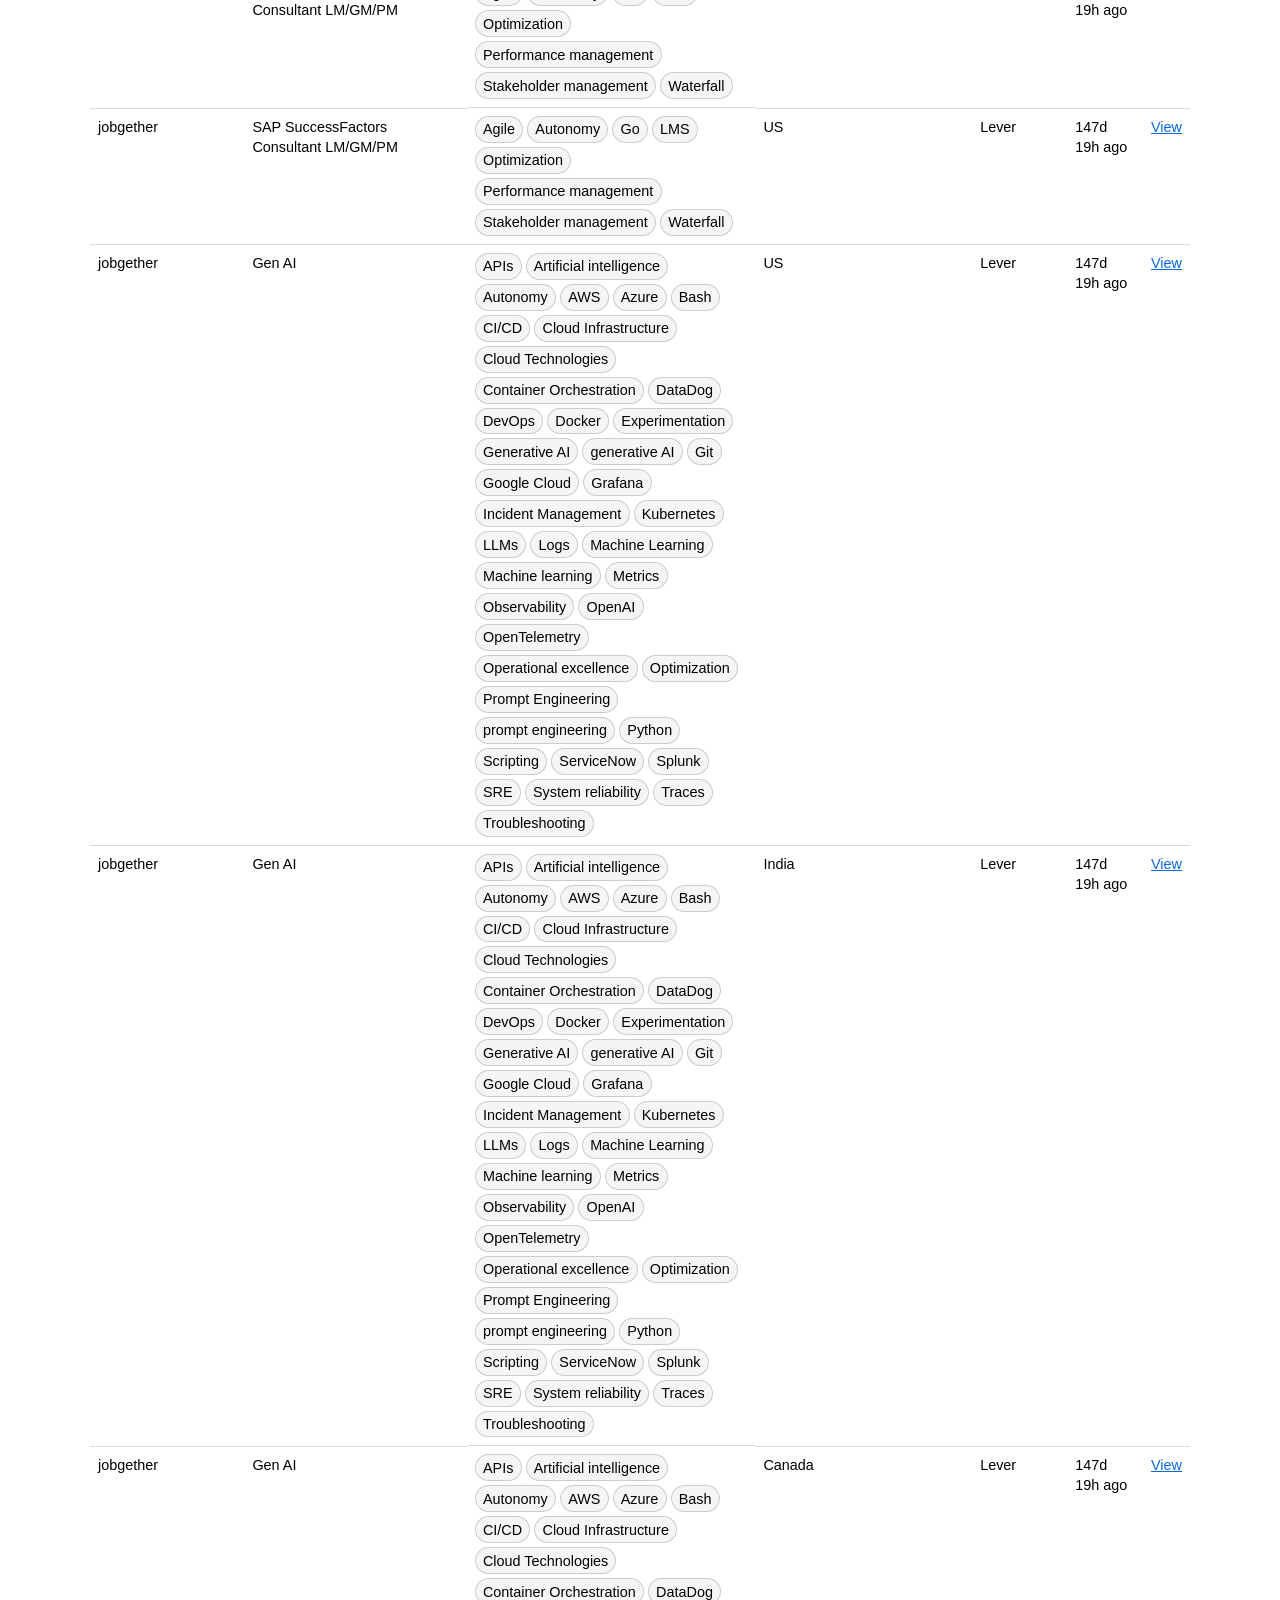
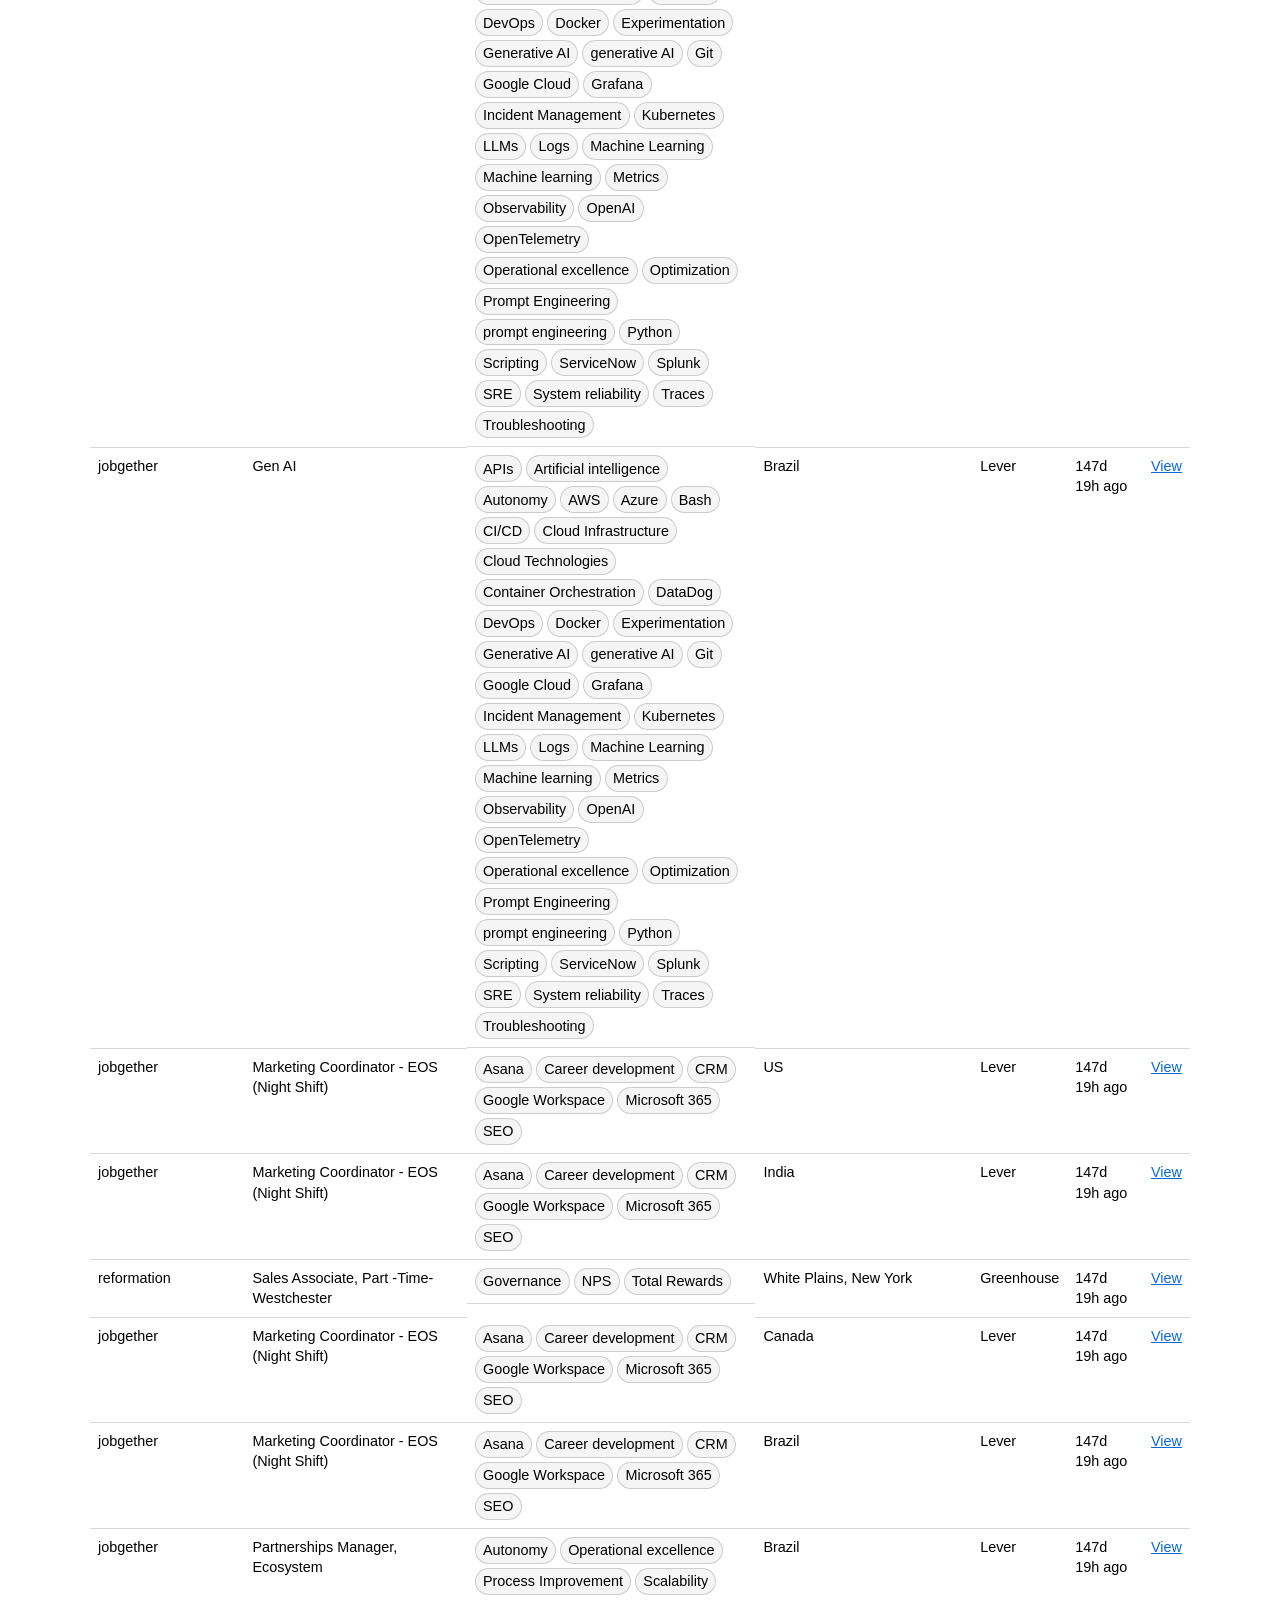
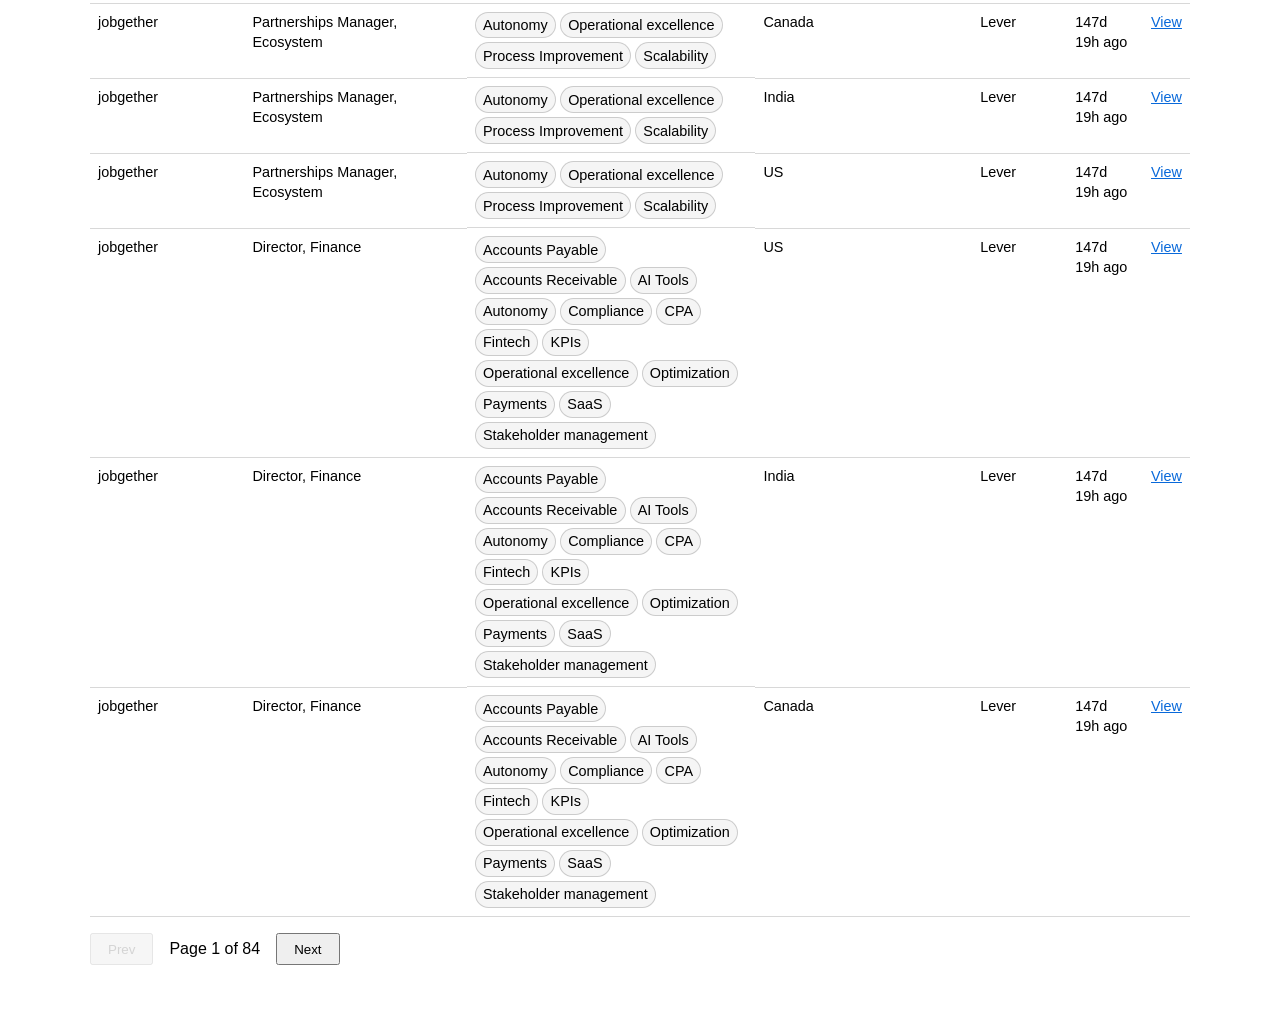
==== commit c641aca0: "Publish frontend update from bruce-bot@cbfe539" ====
--- a/index.html
+++ b/index.html
@@ -28,6 +28,7 @@
     <p>Job postings fetched from Greenhouse, Lever, and Ashby job boards, refreshed 4x/day.</p>
     <p>Only postings from the last 72 hours are shown -- this is a rolling recent-activity
       window, not a complete listing of every open role at these companies.</p>
+    <p>Matched keywords show up as hoverable chips with definitions from the public keyword glossary.</p>
     <p id="last-updated"></p>
   </header>
 
--- a/css/style.css
+++ b/css/style.css
@@ -89,8 +89,22 @@
 }
 
 td.job-keywords {
+  display: flex;
+  flex-wrap: wrap;
+  gap: 0.25rem;
   max-width: 320px;
   word-break: break-word;
+}
+
+.keyword-pill {
+  display: inline-flex;
+  align-items: center;
+  padding: 0.15rem 0.45rem;
+  border: 1px solid rgba(127, 127, 127, 0.35);
+  border-radius: 999px;
+  background: rgba(127, 127, 127, 0.08);
+  cursor: help;
+  white-space: nowrap;
 }
 
 th {
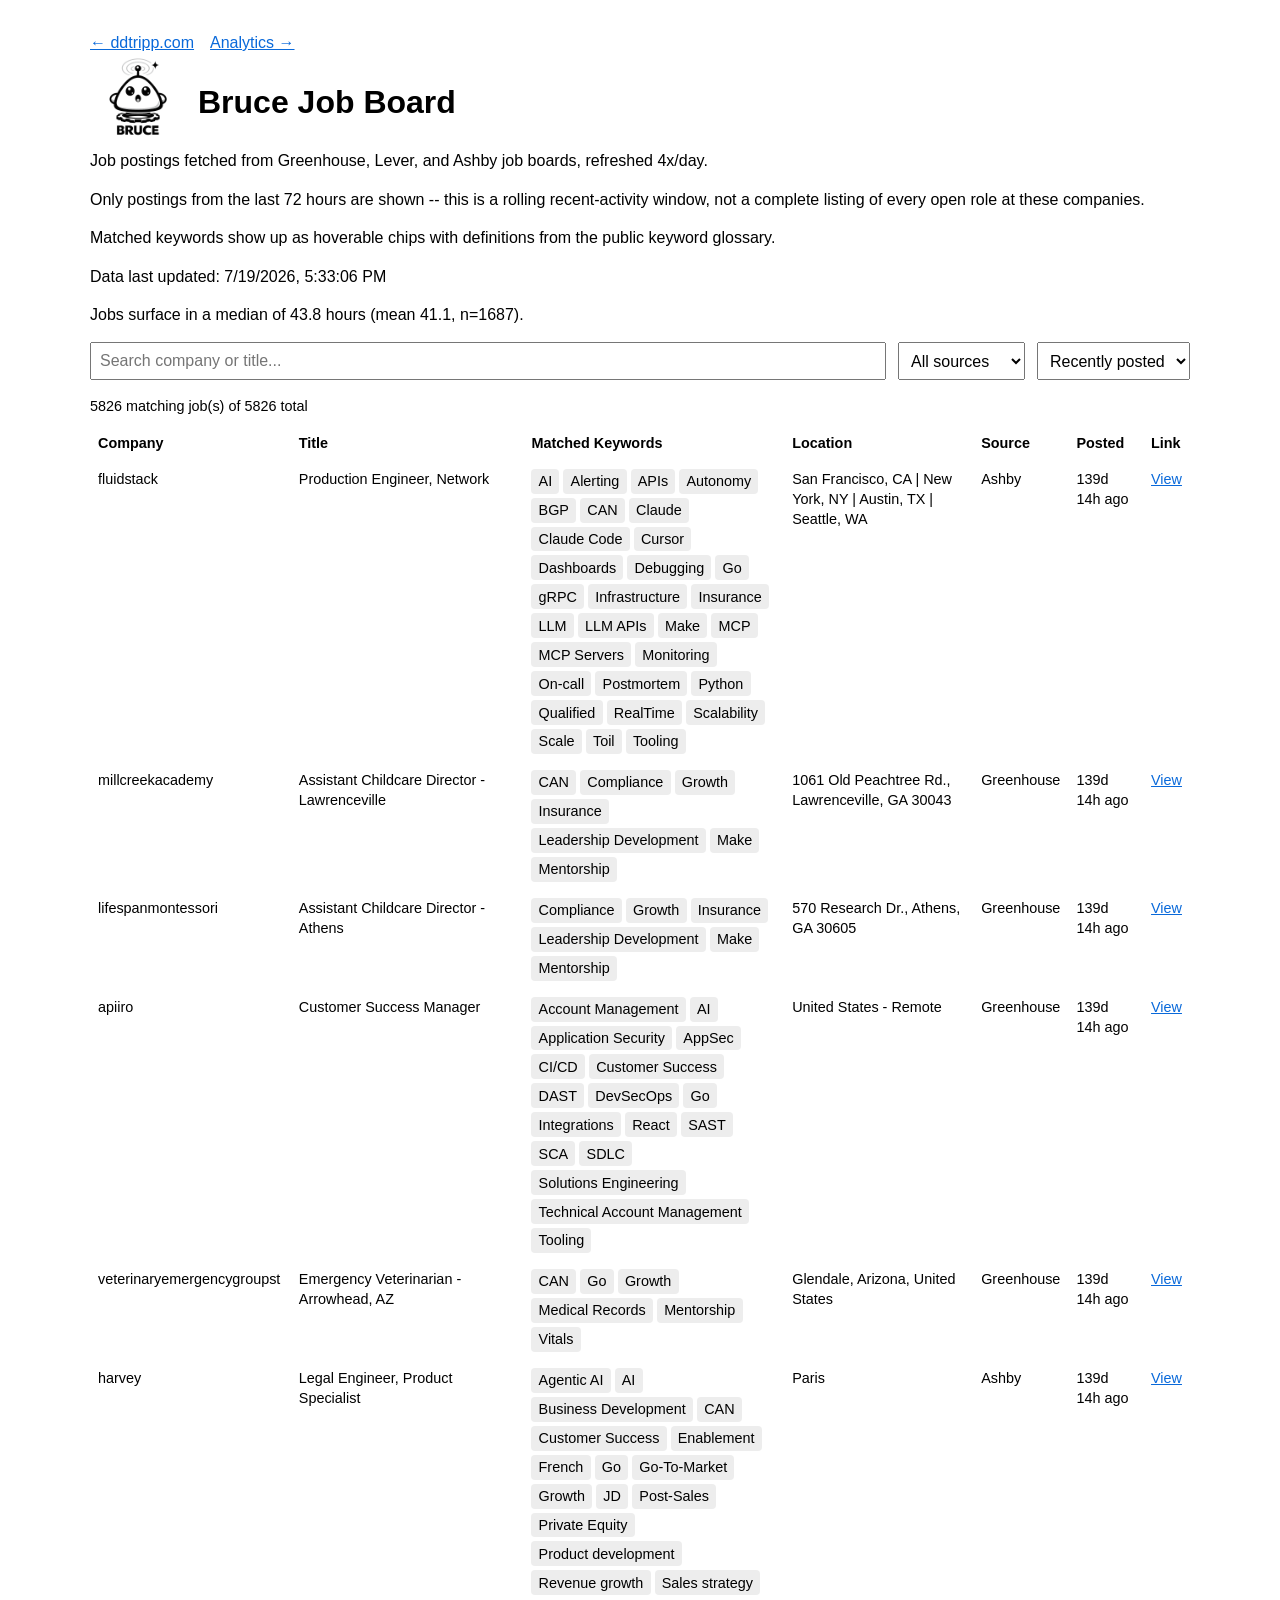
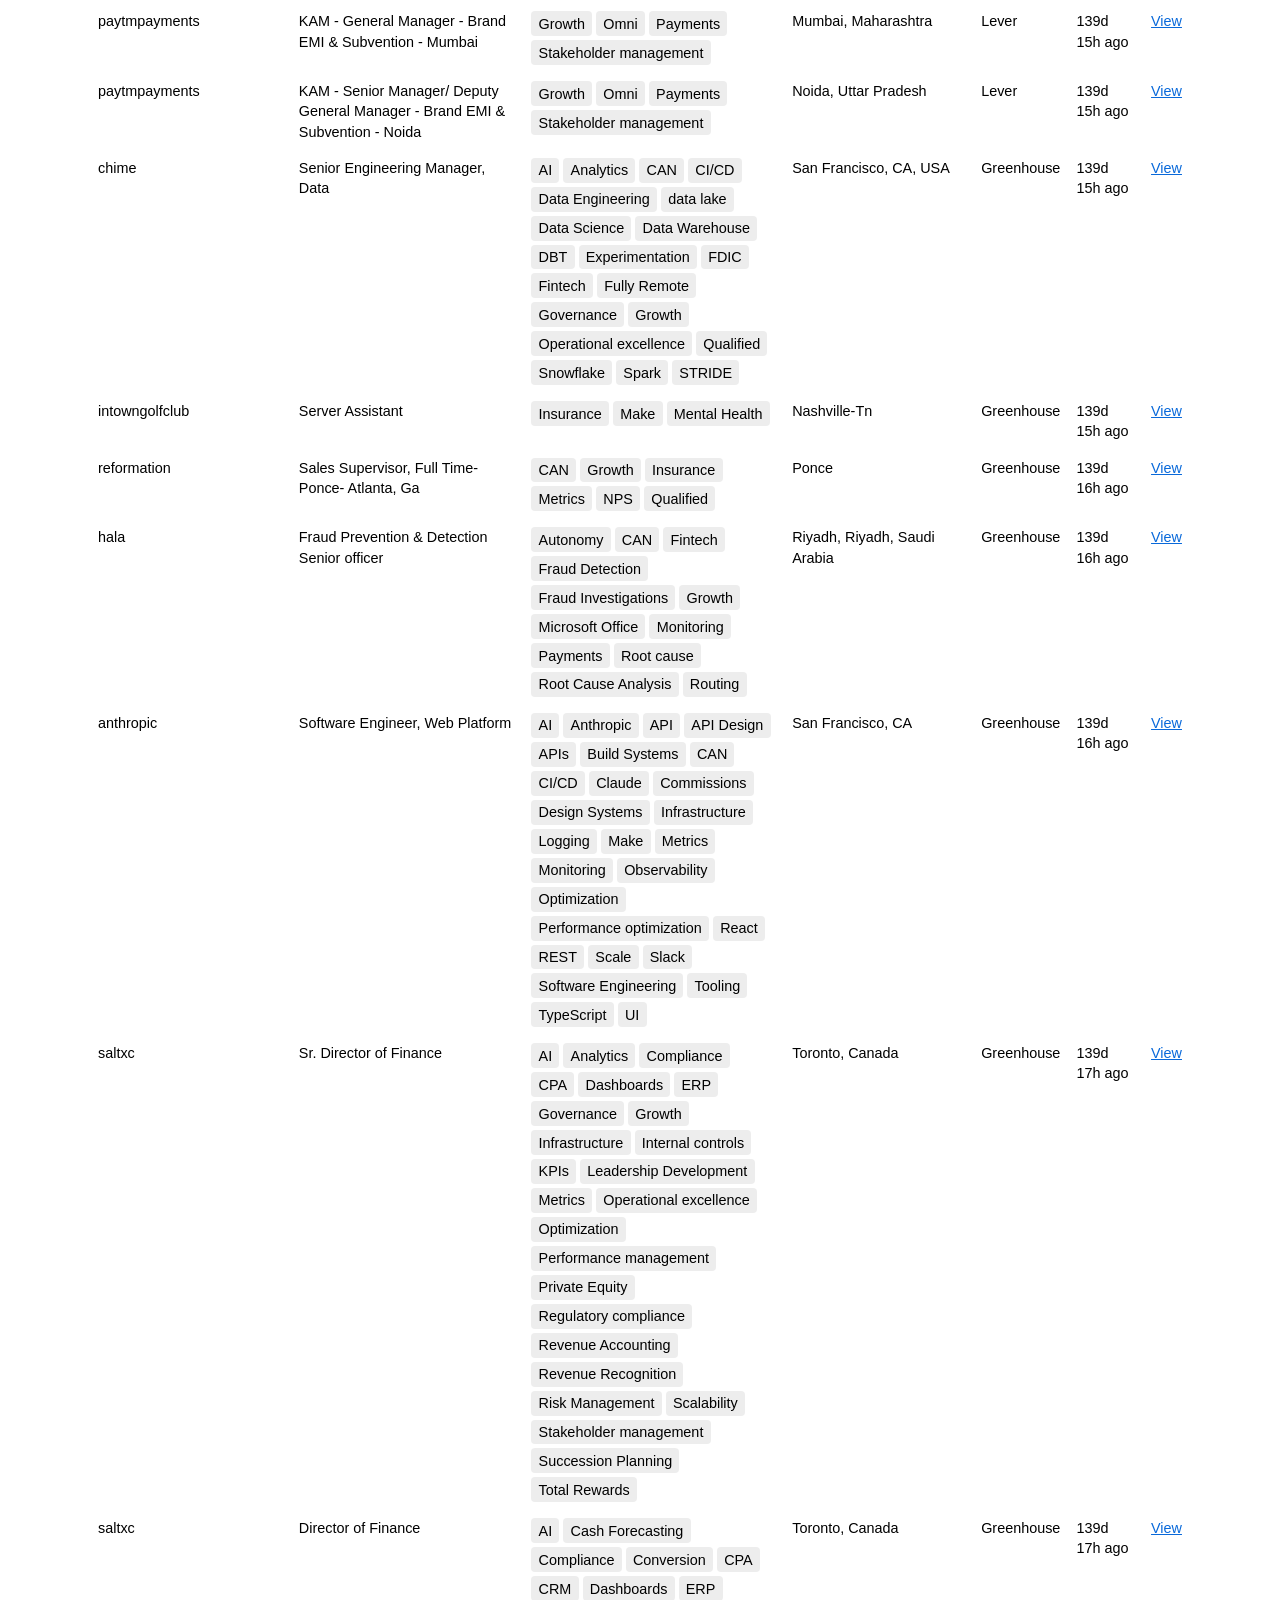
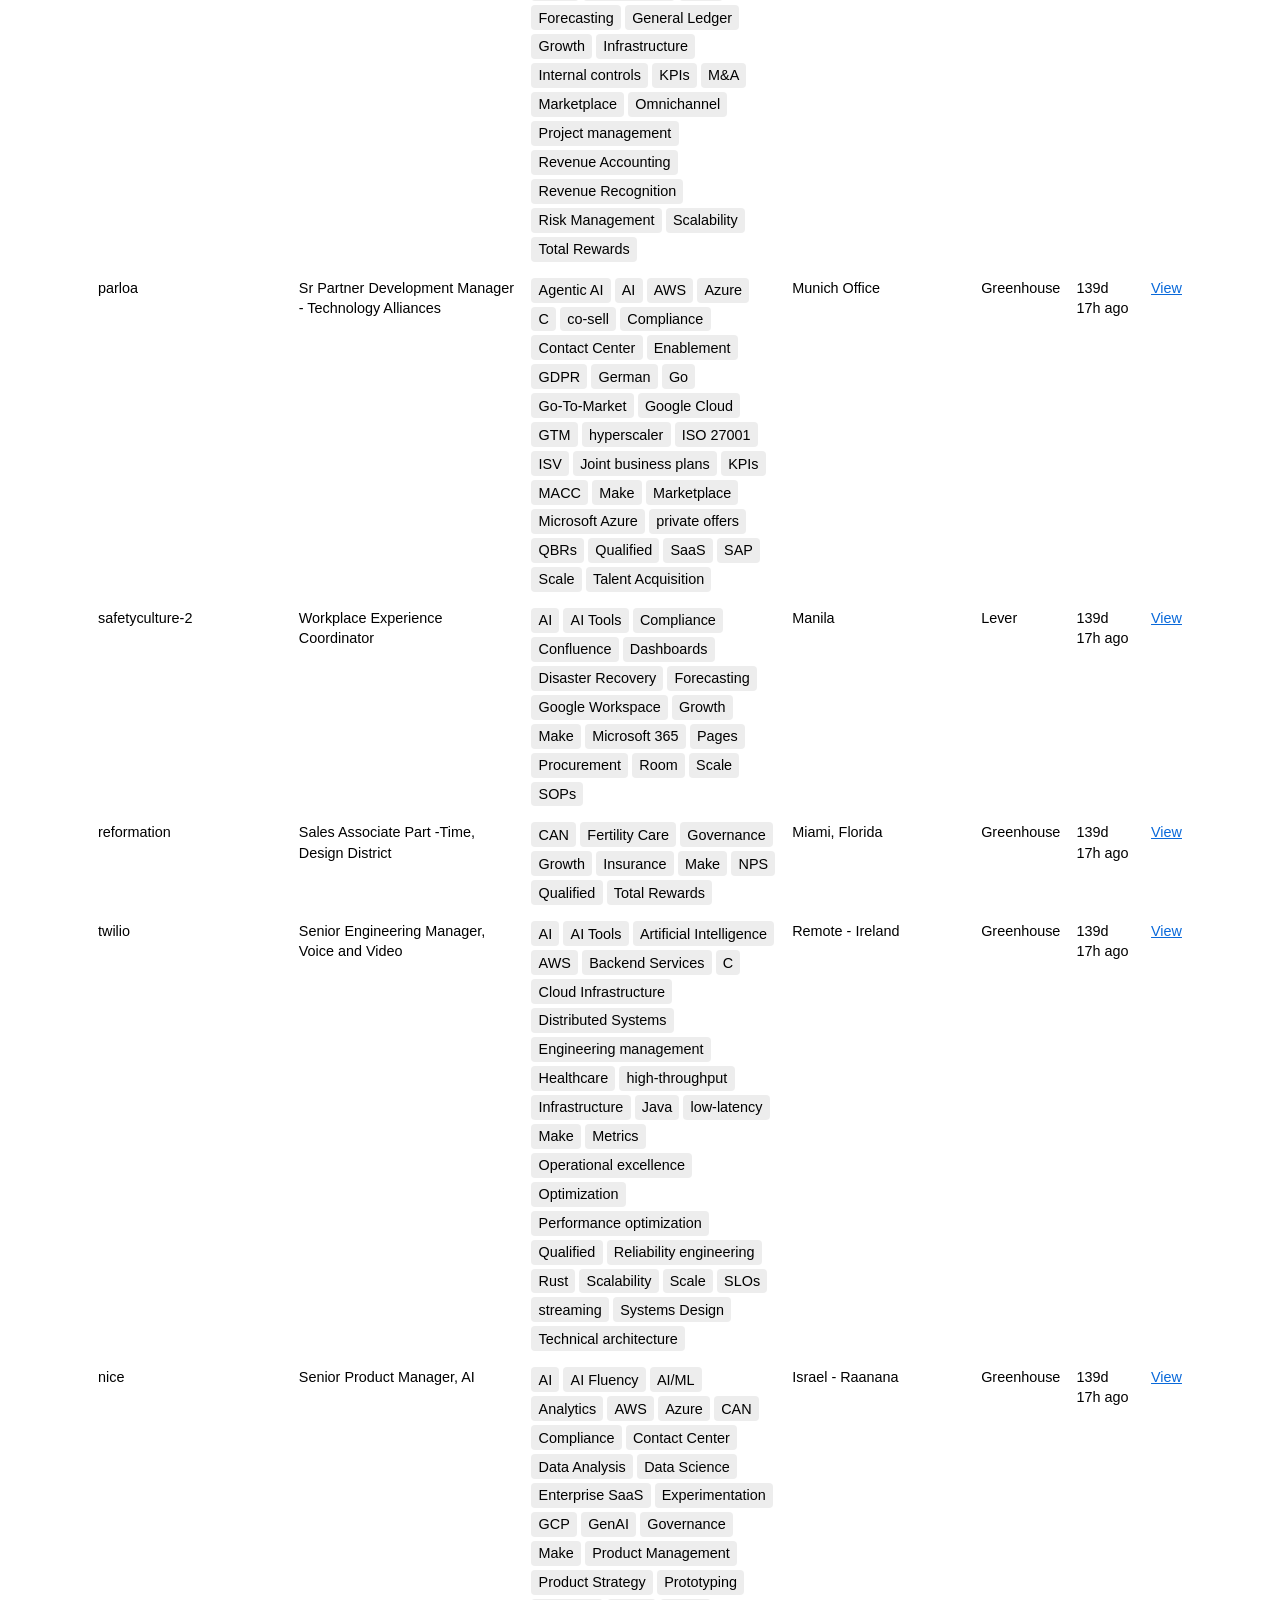
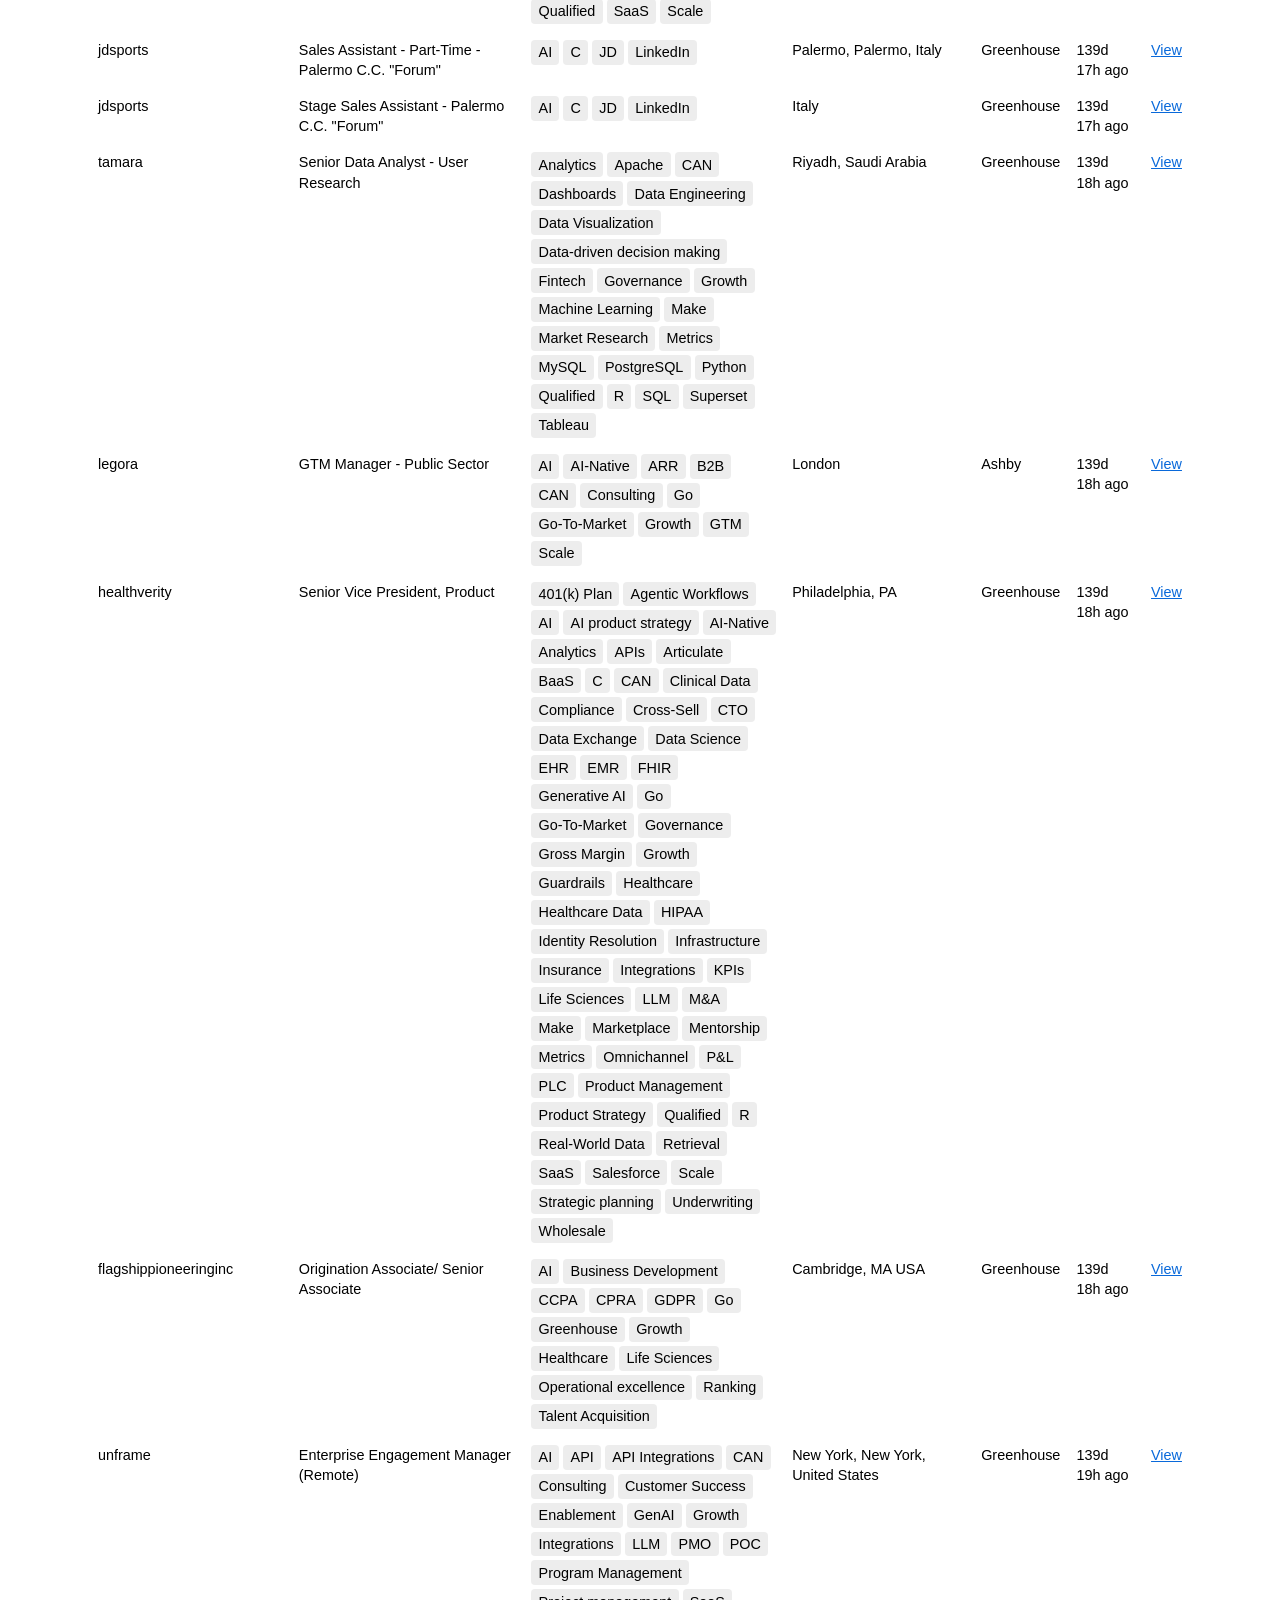
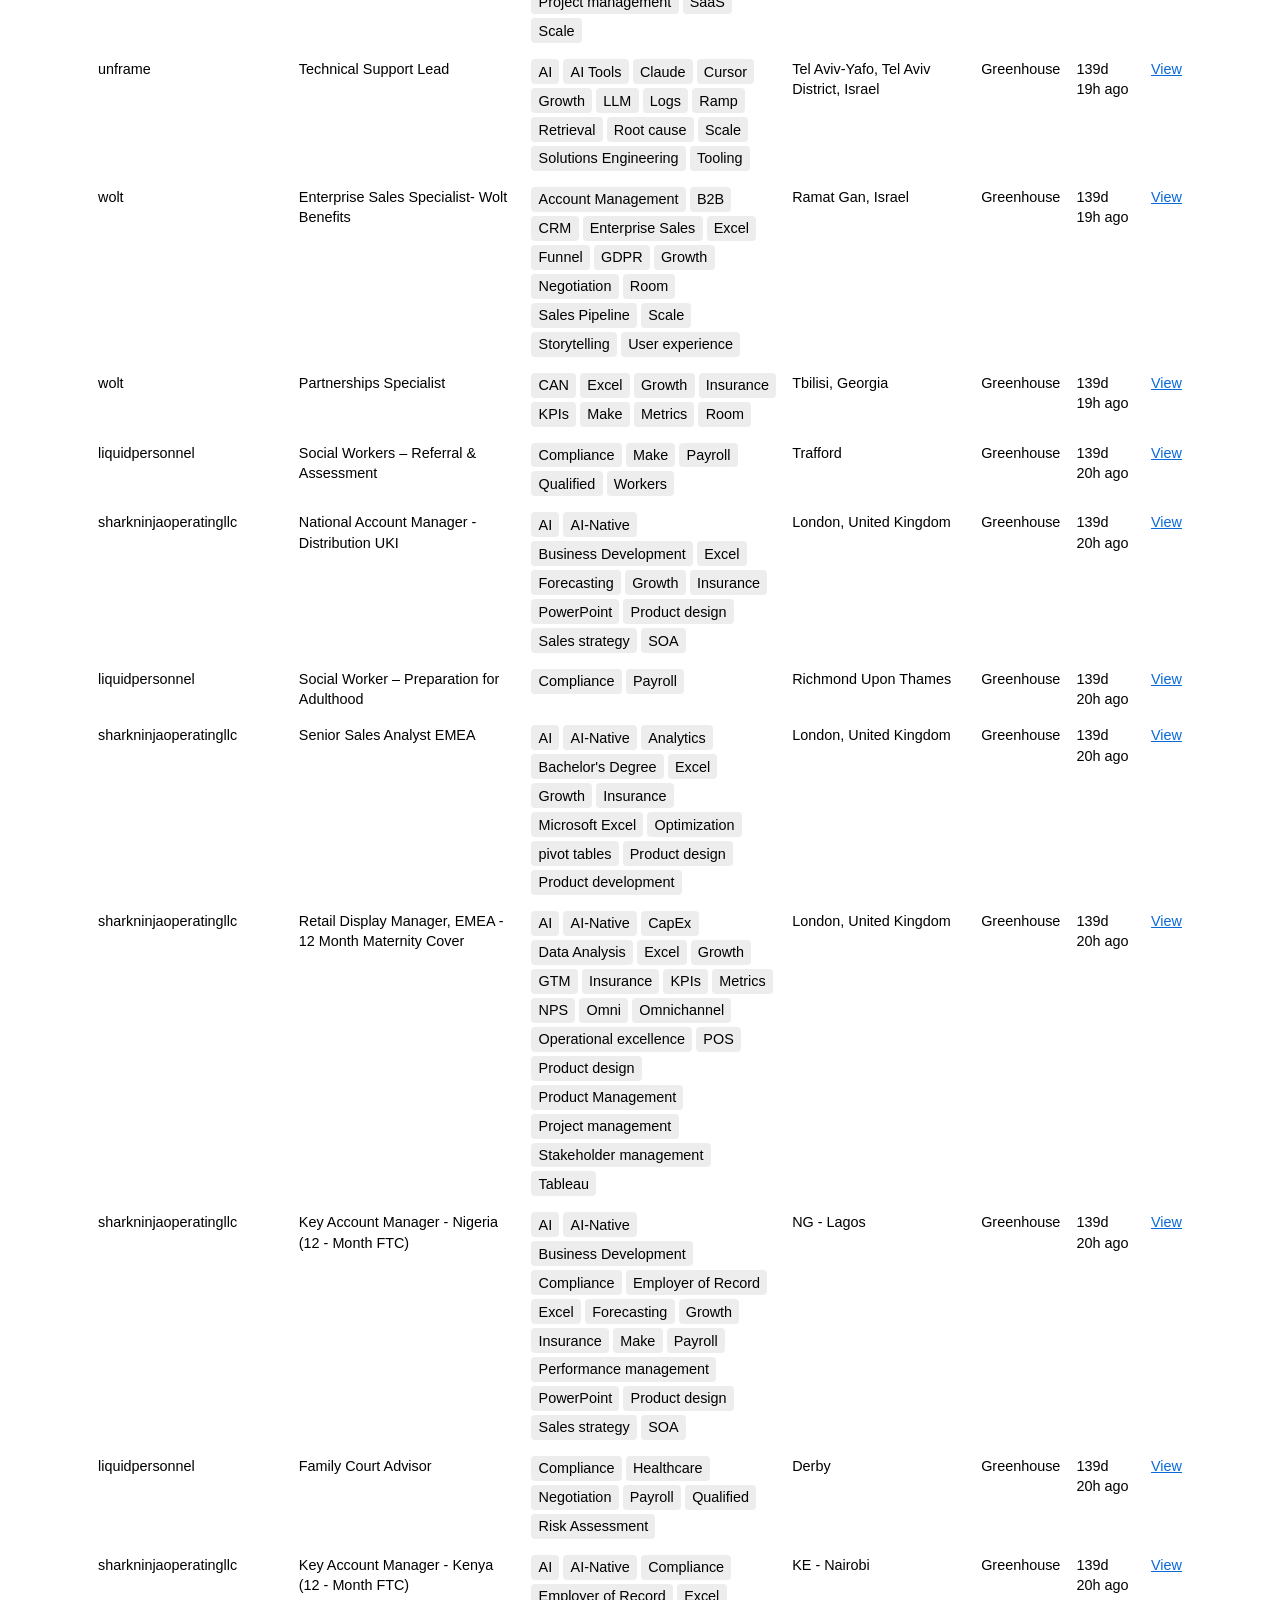
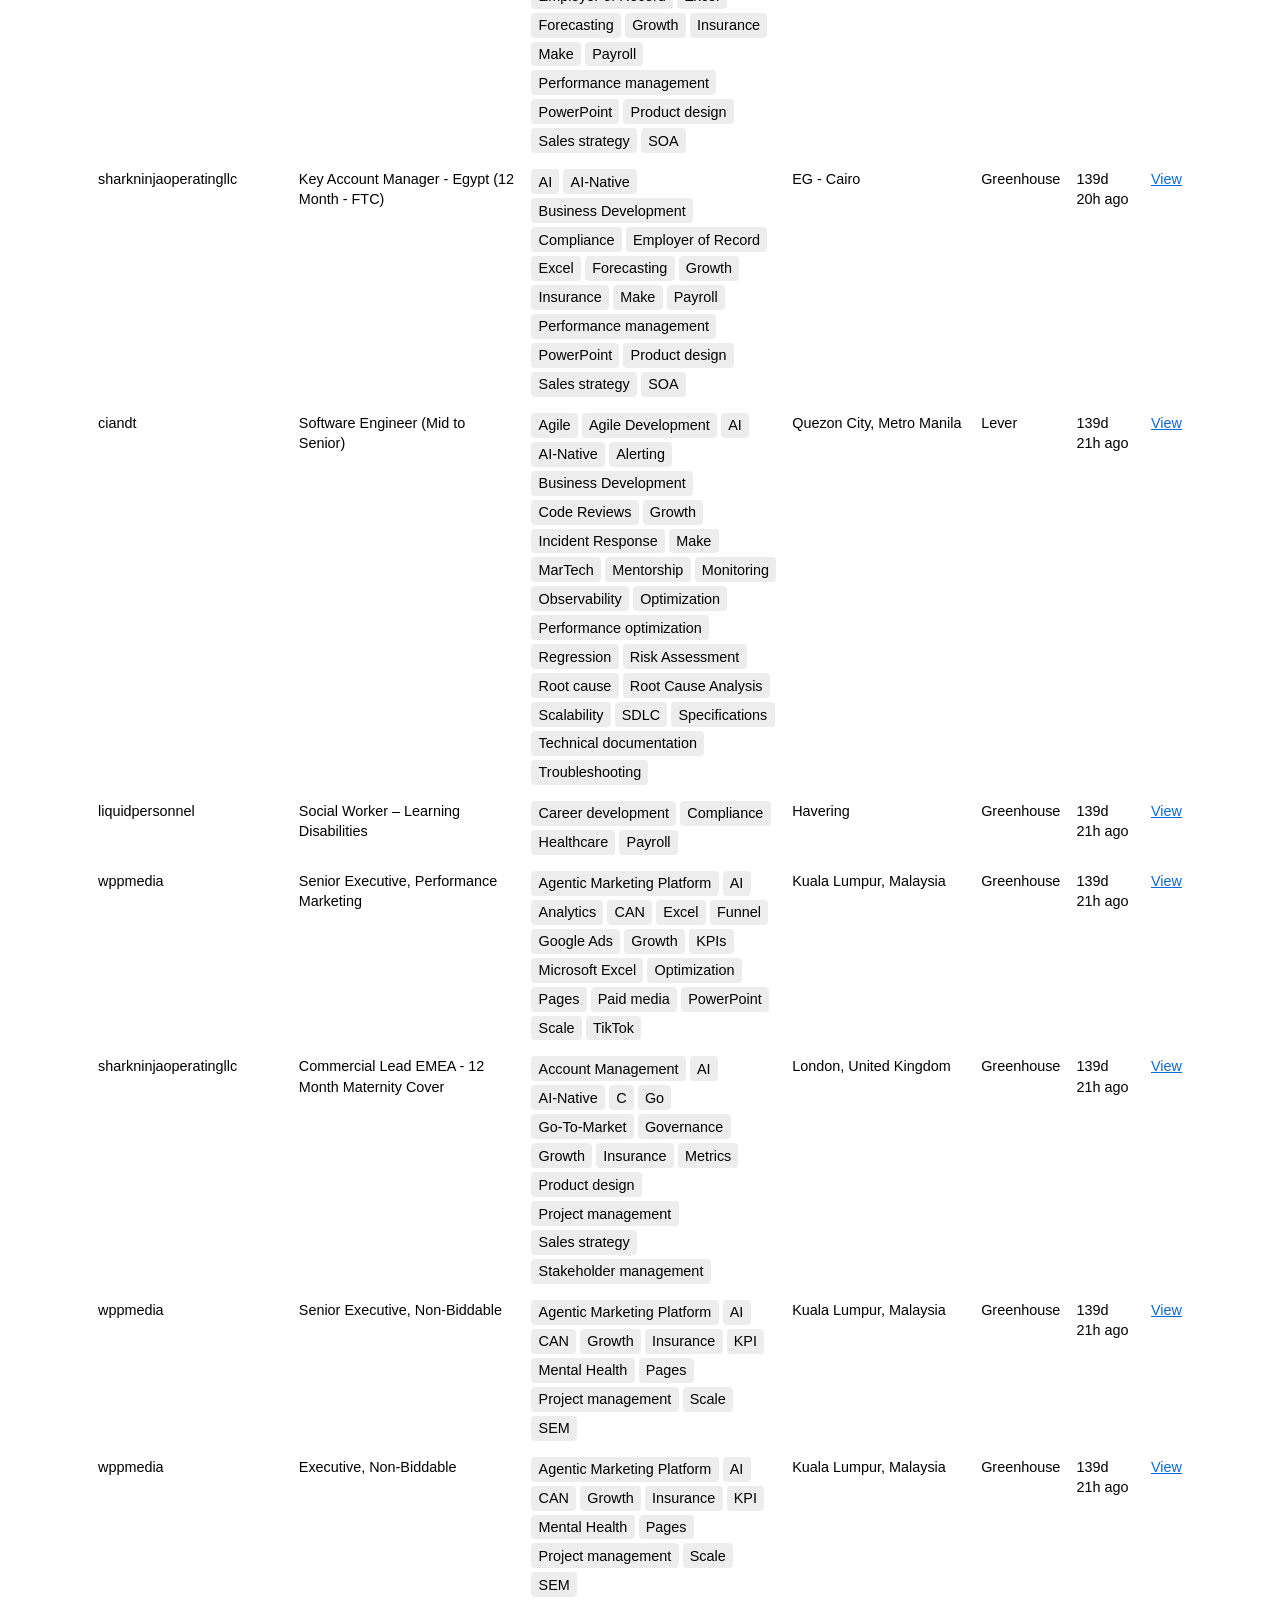
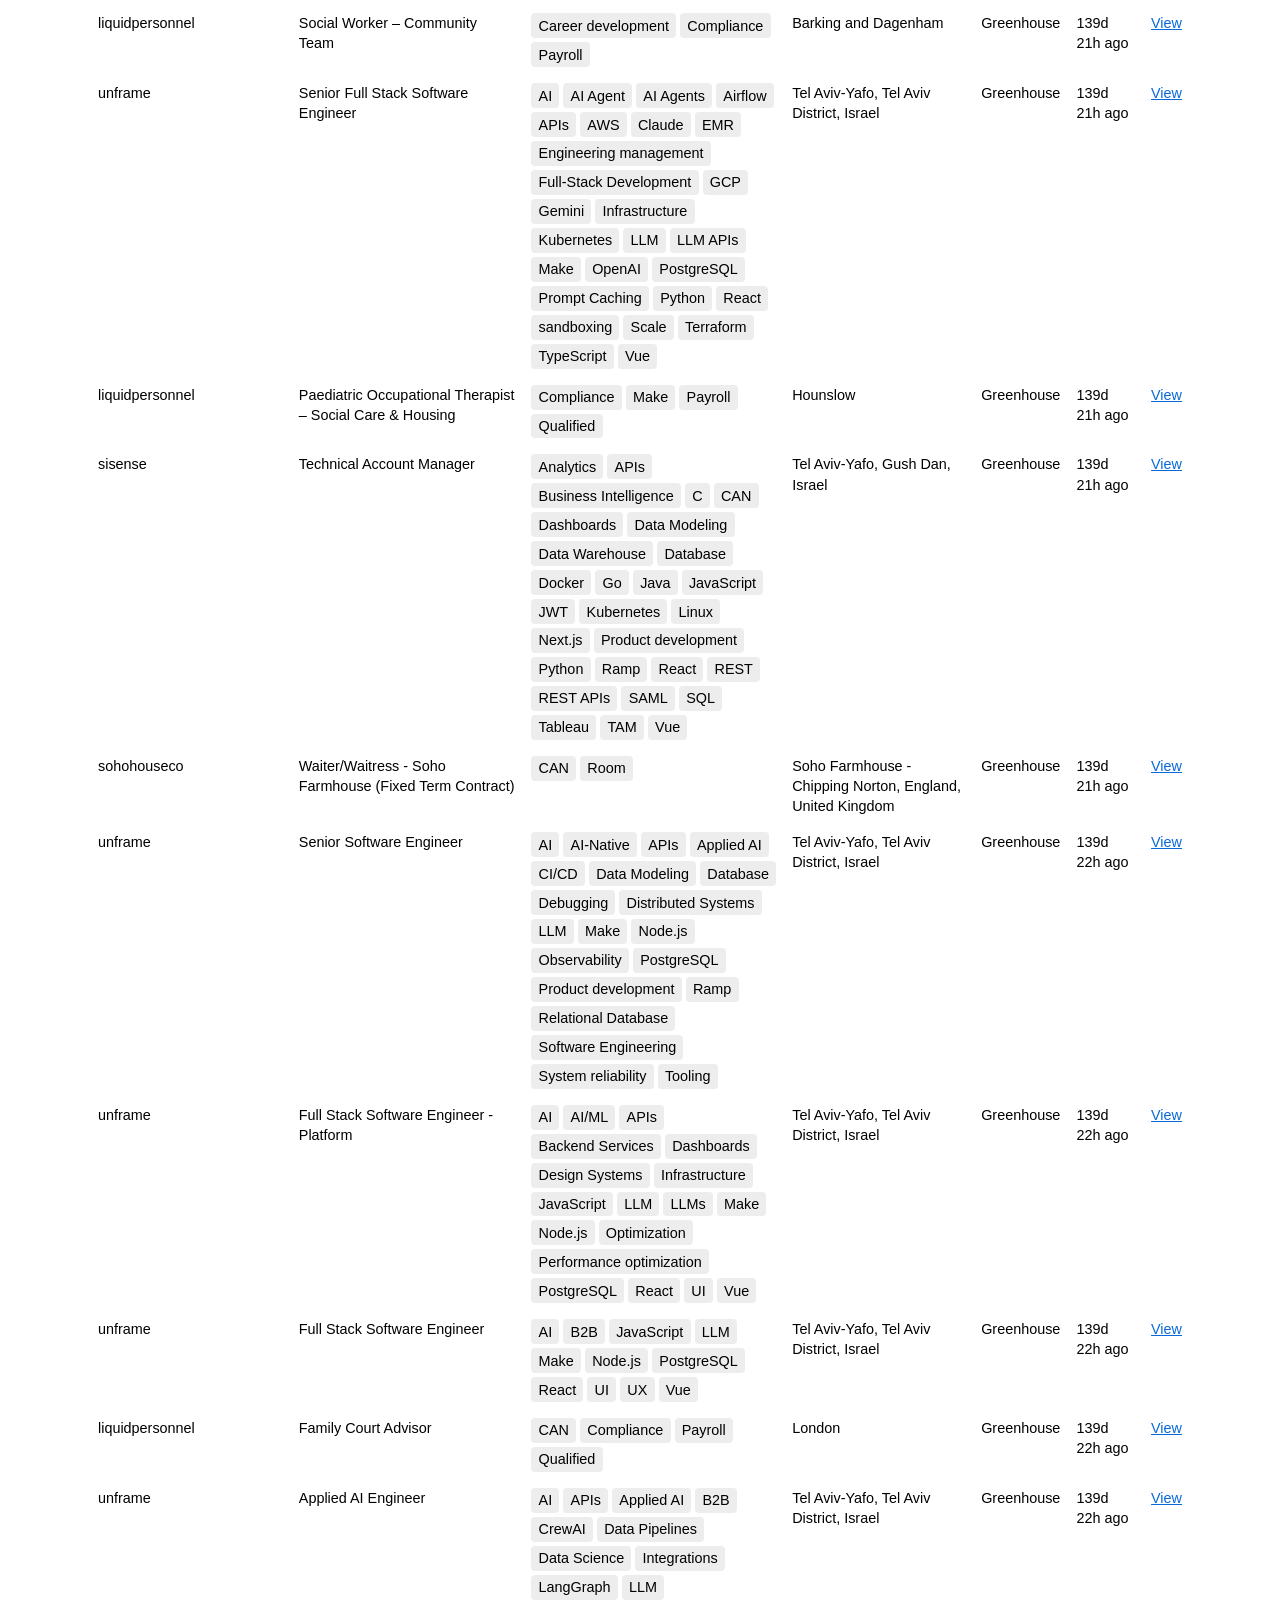
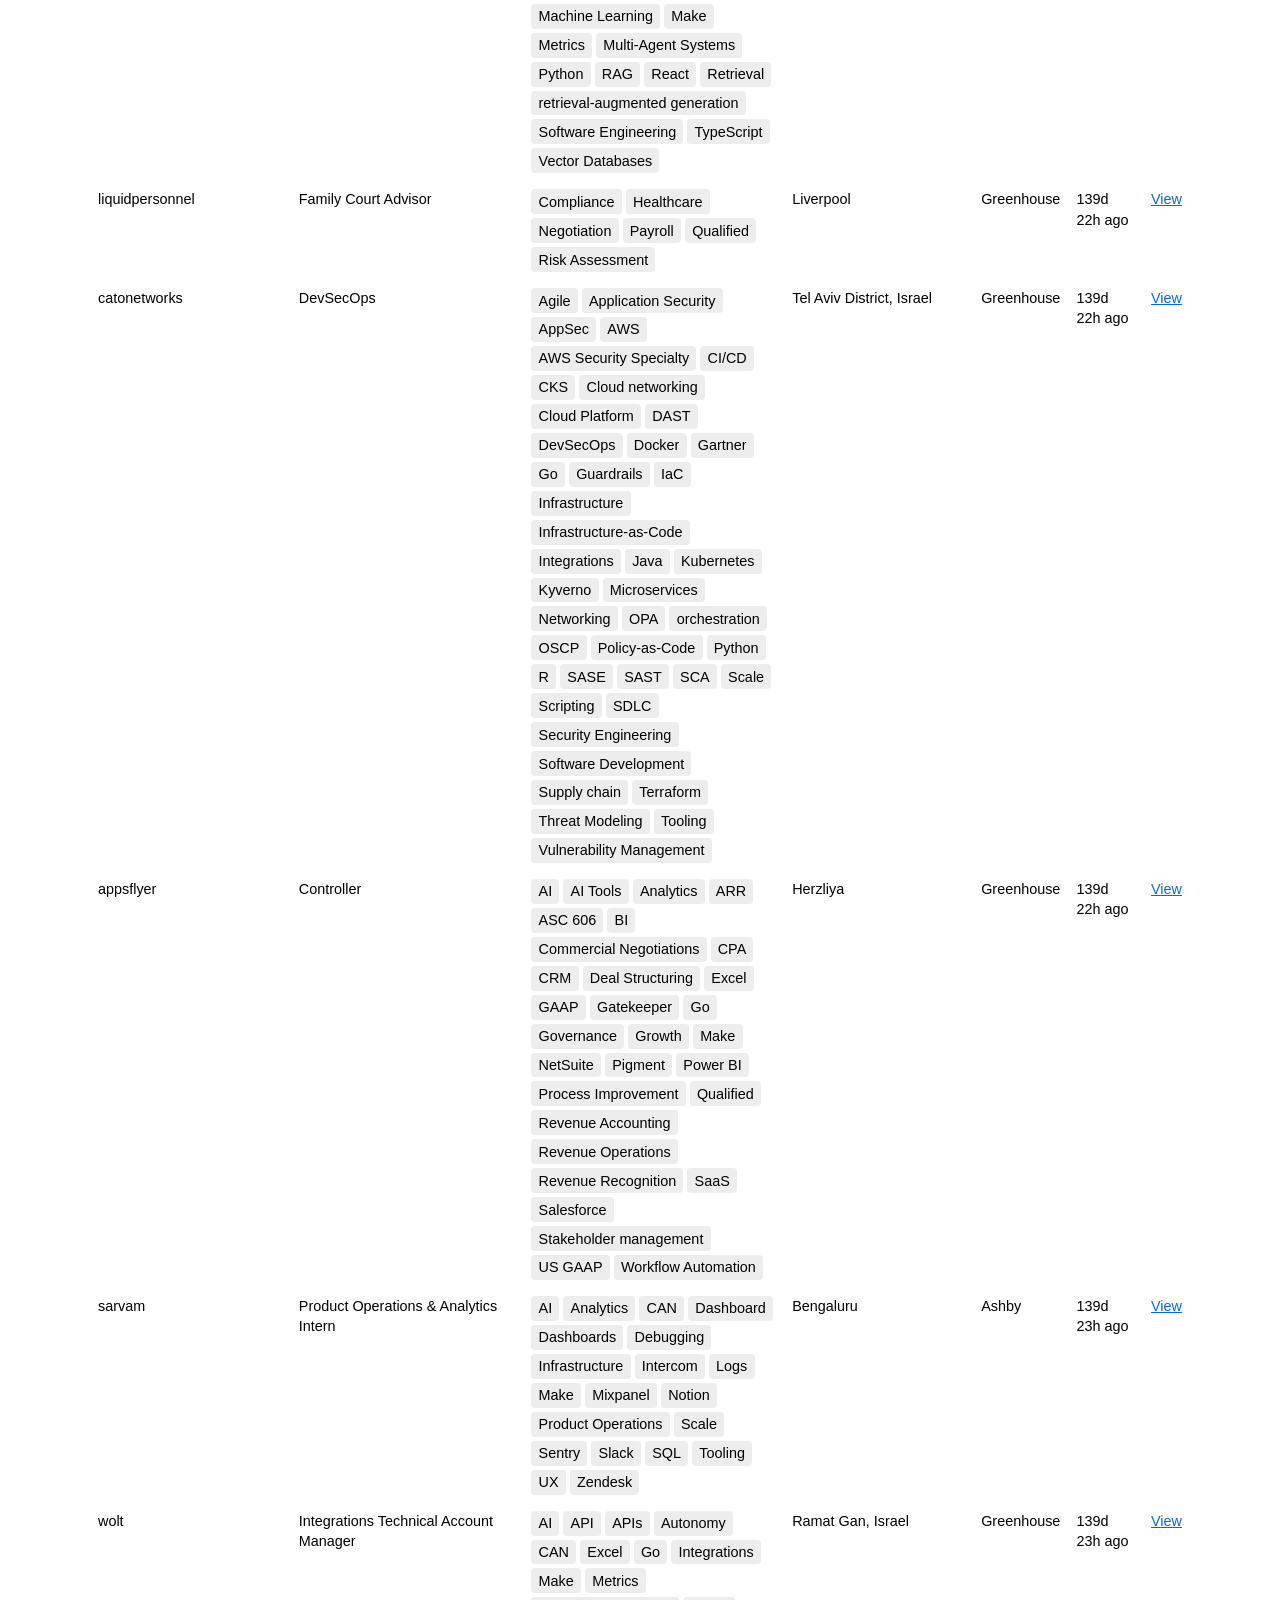
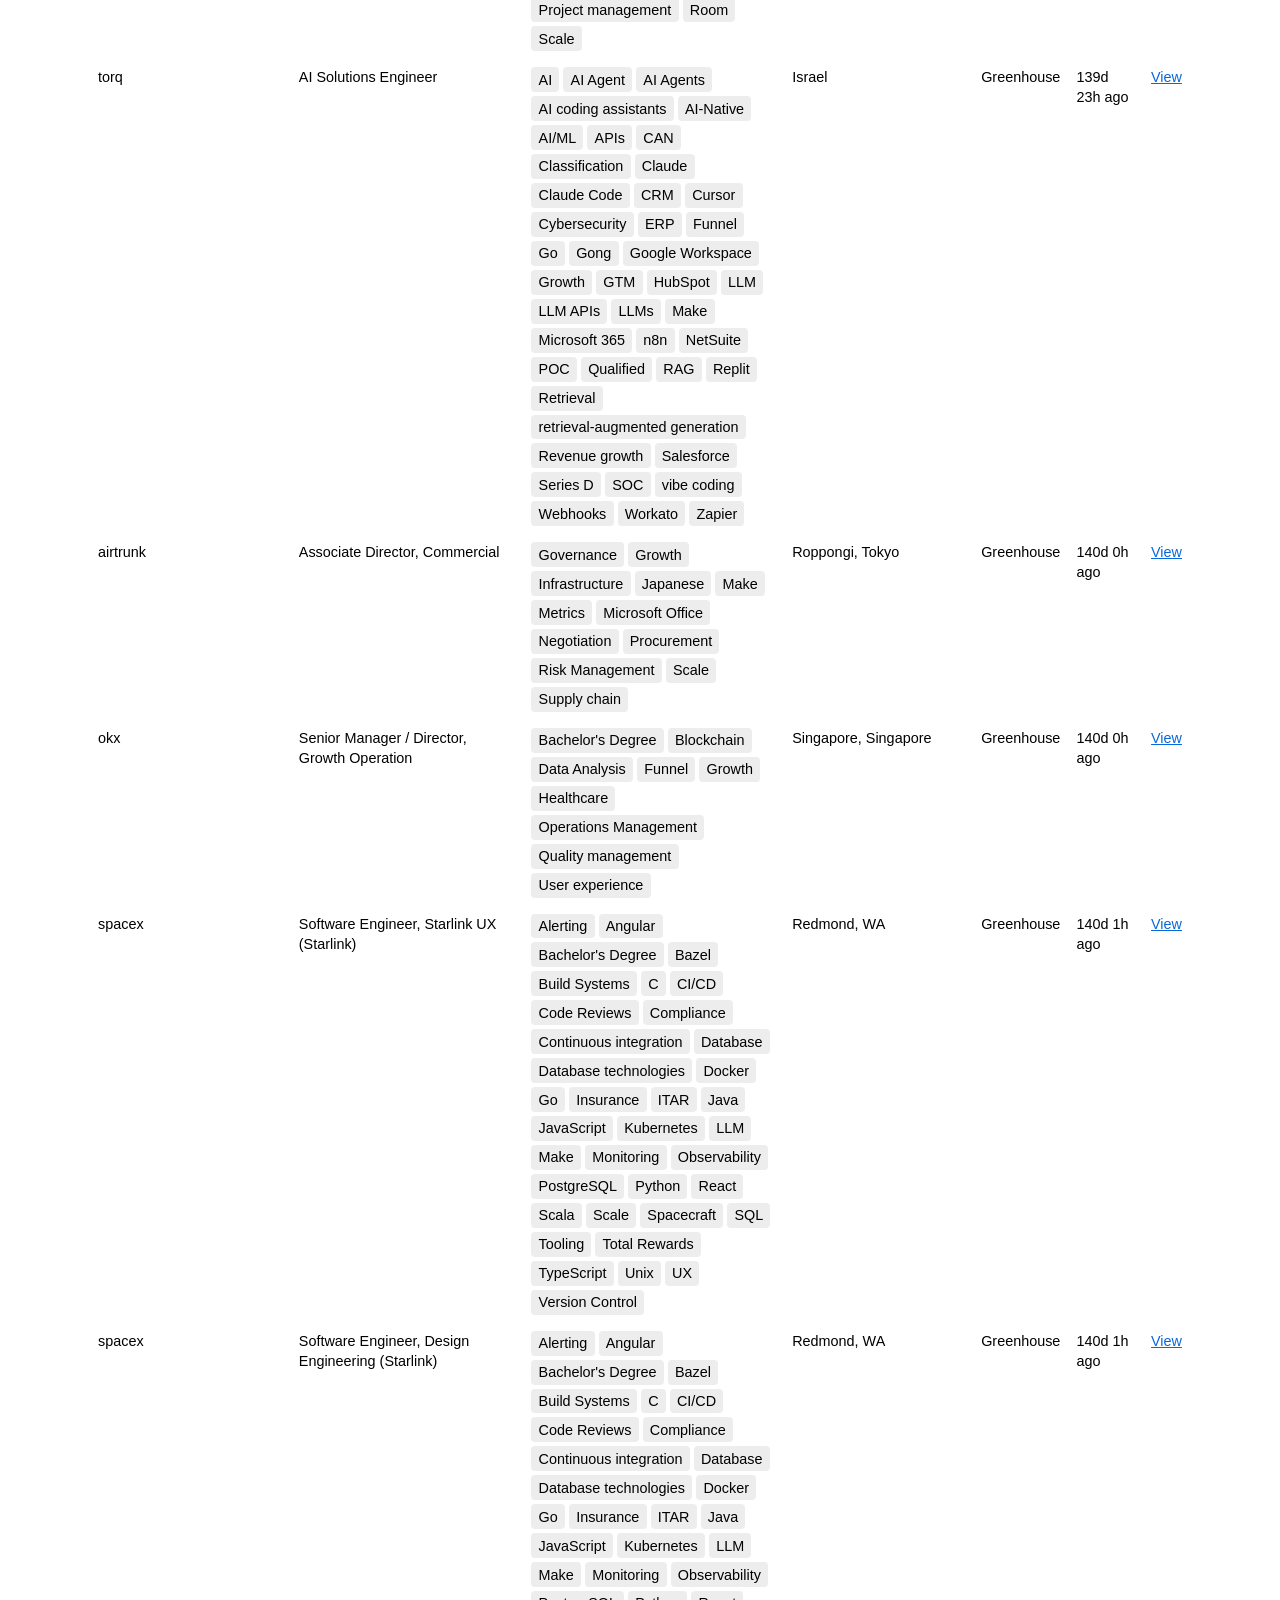
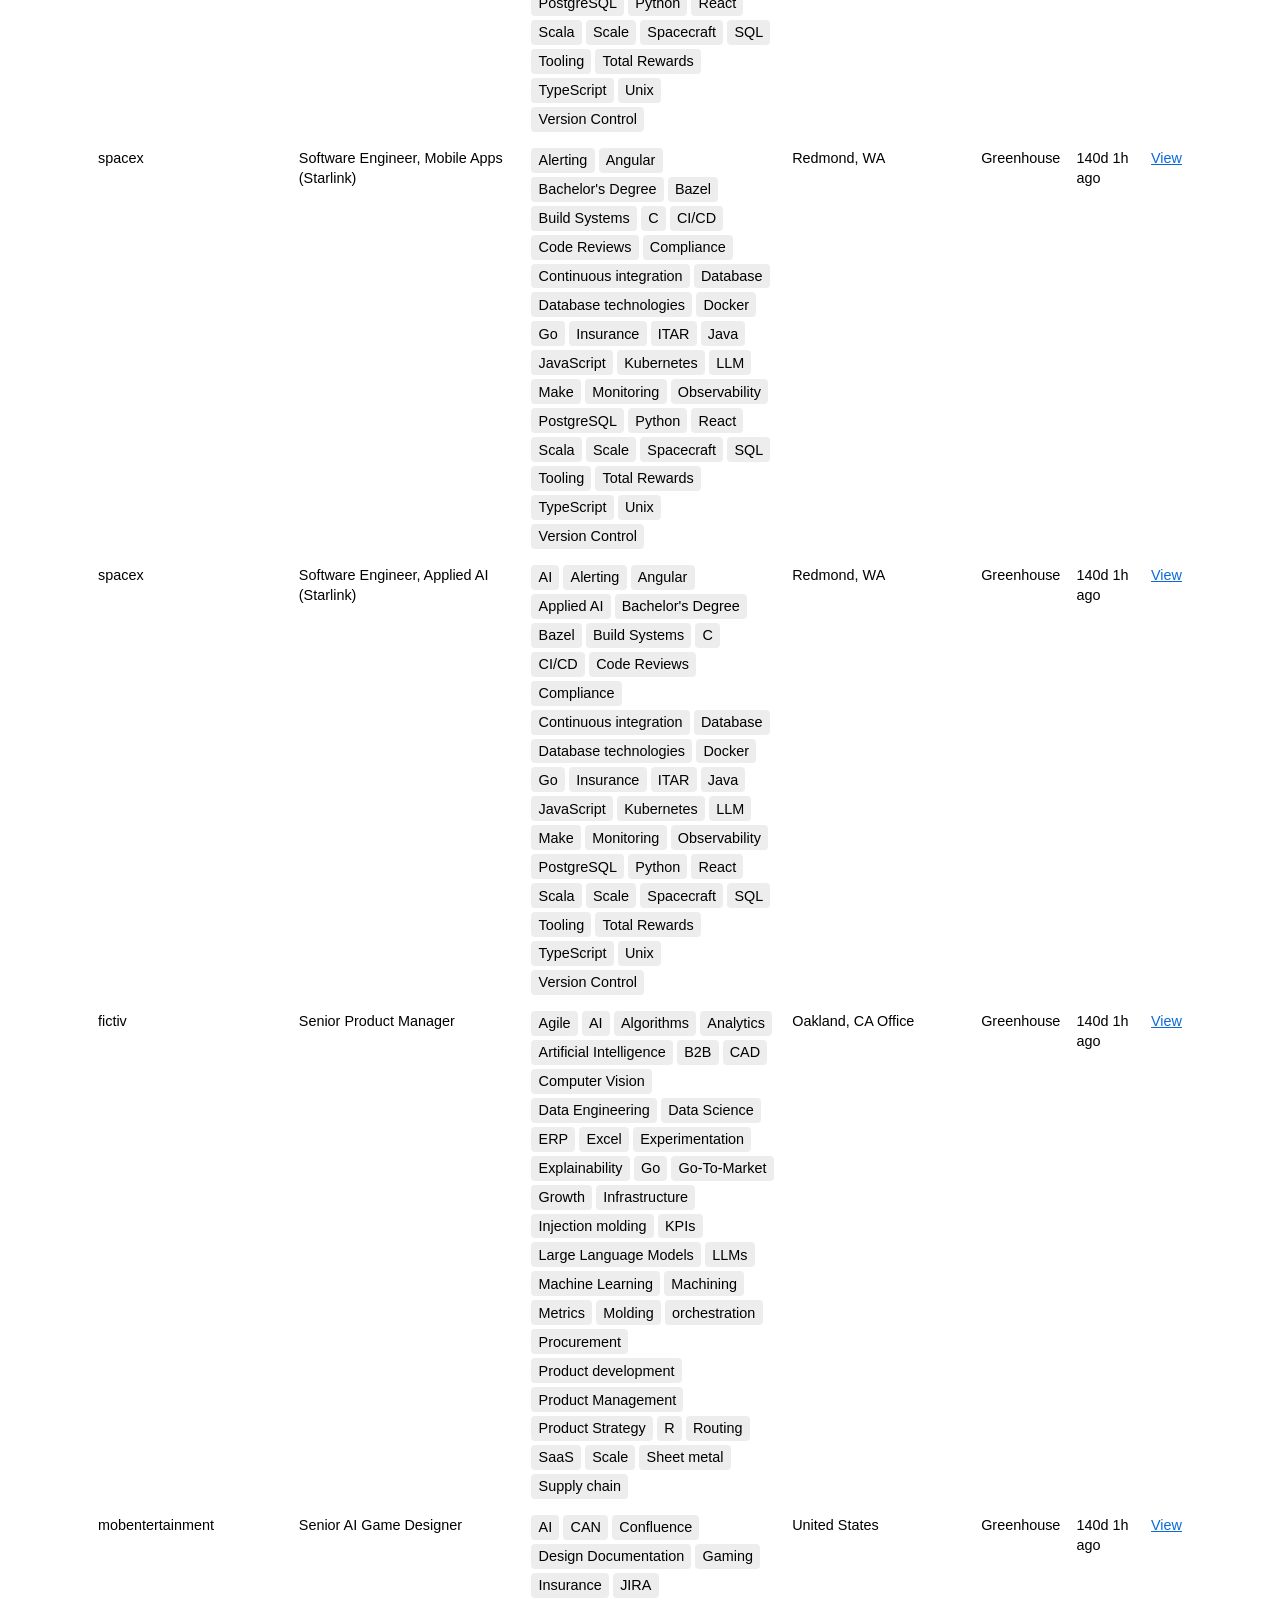
==== commit b2ebd473: "Publish frontend update from bruce-bot@dbb29ce" ====
--- a/index.html
+++ b/index.html
@@ -30,6 +30,7 @@
       window, not a complete listing of every open role at these companies.</p>
     <p>Matched keywords show up as hoverable chips with definitions from the public keyword glossary.</p>
     <p id="last-updated"></p>
+    <p id="discovery-latency"></p>
   </header>
 
   <div class="controls">
--- a/css/style.css
+++ b/css/style.css
@@ -5,8 +5,35 @@
  * bruce/CLAUDE.md for why.
  */
 
+/* Base palette vendored from thedtripp/gogh@909cd37 (KAN-10) -- do not
+   hand-edit, re-copy from that repo instead (full file at
+   scripts/vendor/gogh/tokens.css). Only the --bg/--fg/--muted/--border/
+   --surface group is pulled in: gogh's --status-*/--series-*/--diff-*/
+   --tier-* groups belong to workflow-run and resume-tailoring dashboards
+   with concepts this public job-board page doesn't have (no success/
+   failure states, no per-workflow series, no keyword diffing) -- see
+   scripts/vendor/README.md.
+   Previously this page had no explicit body background/color at all,
+   relying on the browser's own `color-scheme: light dark` default
+   styling (effectively a plain black/white swap) -- this is a real,
+   deliberate visual convergence with archie's dashboards, not a no-op. */
 :root {
   color-scheme: light dark;
+  --bg: #ffffff;
+  --fg: #1a1a1a;
+  --muted: #666666;
+  --border: #e0e0e0;
+  --surface: #f7f7f8;
+}
+
+@media (prefers-color-scheme: dark) {
+  :root {
+    --bg: #14161a;
+    --fg: #e8e8e8;
+    --muted: #9a9a9a;
+    --border: #2c2f36;
+    --surface: #1b1e24;
+  }
 }
 
 body {
@@ -15,6 +42,8 @@
   margin: 0 auto;
   padding: 1.5rem;
   line-height: 1.4;
+  background: var(--bg);
+  color: var(--fg);
 }
 
 header h1 {
@@ -22,7 +51,7 @@
 }
 
 header p {
-  color: gray;
+  color: var(--muted);
   margin-top: 0;
 }
 
@@ -42,6 +71,9 @@
   object-fit: contain;
   box-sizing: border-box;
   padding: 0px;
+  /* Fixed white, not var(--bg) -- the PNG's own artwork already bakes in
+     a light gradient backing plate, so it needs a fixed light surface
+     under it in both themes, not one that flips dark. */
   background: white;
   border-radius: 16px;
 }
@@ -66,7 +98,7 @@
 
 #status {
   margin-bottom: 0.5rem;
-  color: gray;
+  color: var(--muted);
   font-size: 0.9rem;
 }
 
@@ -84,11 +116,17 @@
 td {
   text-align: left;
   padding: 0.5rem;
-  border-bottom: 1px solid rgba(127, 127, 127, 0.3);
+  border-bottom: 1px solid var(--border);
   vertical-align: top;
 }
 
-td.job-keywords {
+/* .job-keywords-inner, not display:flex on the <td> itself: a <td> with
+   display:flex is pulled out of normal table-cell layout, which breaks
+   how its border-bottom aligns with sibling cells once this cell wraps
+   onto multiple lines (the pills) but the others don't -- showed up as a
+   staggered/doubled row-divider line. Keeping the <td> a plain table
+   cell and putting the flex layout on a wrapper div inside it instead. */
+.job-keywords-inner {
   display: flex;
   flex-wrap: wrap;
   gap: 0.25rem;
@@ -100,17 +138,53 @@
   display: inline-flex;
   align-items: center;
   padding: 0.15rem 0.45rem;
-  border: 1px solid rgba(127, 127, 127, 0.35);
-  border-radius: 999px;
-  background: rgba(127, 127, 127, 0.08);
+  border-radius: 4px;
+  background: rgba(127, 127, 127, 0.14);
   cursor: help;
   white-space: nowrap;
+  position: relative;
+}
+
+/* Custom tooltip (data-tooltip, set in js/app.js) replacing the native
+   title attribute -- title tooltips are OS-rendered and can't be styled
+   at all (no font-size/color/padding control), which is why the
+   definition text used to be small and hard to read. content:
+   attr(data-tooltip) plus a plain fixed-dark bubble regardless of
+   light/dark page theme, so the tooltip text always has reliable
+   contrast against it. */
+.keyword-pill::after {
+  content: attr(data-tooltip);
+  position: absolute;
+  bottom: calc(100% + 6px);
+  left: 50%;
+  transform: translateX(-50%);
+  background: #1a1a1a;
+  color: #f5f5f5;
+  padding: 0.5rem 0.65rem;
+  border-radius: 6px;
+  font-size: 0.85rem;
+  line-height: 1.4;
+  white-space: normal;
+  width: max-content;
+  max-width: 260px;
+  box-shadow: 0 4px 14px rgba(0, 0, 0, 0.3);
+  opacity: 0;
+  visibility: hidden;
+  transition: opacity 0.15s ease;
+  pointer-events: none;
+  z-index: 20;
+}
+
+.keyword-pill:hover::after,
+.keyword-pill:focus-visible::after {
+  opacity: 1;
+  visibility: visible;
 }
 
 th {
   position: sticky;
   top: 0;
-  background: Canvas;
+  background: var(--bg);
 }
 
 tr:hover {
@@ -153,7 +227,7 @@
 }
 
 section > p {
-  color: gray;
+  color: var(--muted);
   margin-top: 0;
 }
 
@@ -175,14 +249,14 @@
 
 .heatmap .hm-hour-label {
   text-align: center;
-  color: gray;
+  color: var(--muted);
   font-size: 0.62rem;
 }
 
 .heatmap .hm-label {
   text-align: right;
   padding-right: 0.5rem;
-  color: gray;
+  color: var(--muted);
   align-self: center;
 }
 
@@ -198,7 +272,7 @@
   align-items: center;
   gap: 0.5rem;
   font-size: 0.8rem;
-  color: gray;
+  color: var(--muted);
   margin: 0.5rem 0;
 }
 
@@ -206,7 +280,7 @@
   width: 120px;
   height: 0.75rem;
   border-radius: 3px;
-  border: 1px solid rgba(127, 127, 127, 0.3);
+  border: 1px solid var(--border);
 }
 
 .hm-legend-caption {
@@ -217,9 +291,9 @@
   position: fixed;
   z-index: 20;
   pointer-events: none;
-  background: Canvas;
-  color: CanvasText;
-  border: 1px solid rgba(127, 127, 127, 0.4);
+  background: var(--surface);
+  color: var(--fg);
+  border: 1px solid var(--border);
   border-radius: 4px;
   padding: 0.3rem 0.5rem;
   font-size: 0.8rem;
@@ -251,7 +325,7 @@
 }
 
 #time-readout {
-  color: gray;
+  color: var(--muted);
   font-size: 0.85rem;
   white-space: nowrap;
 }
